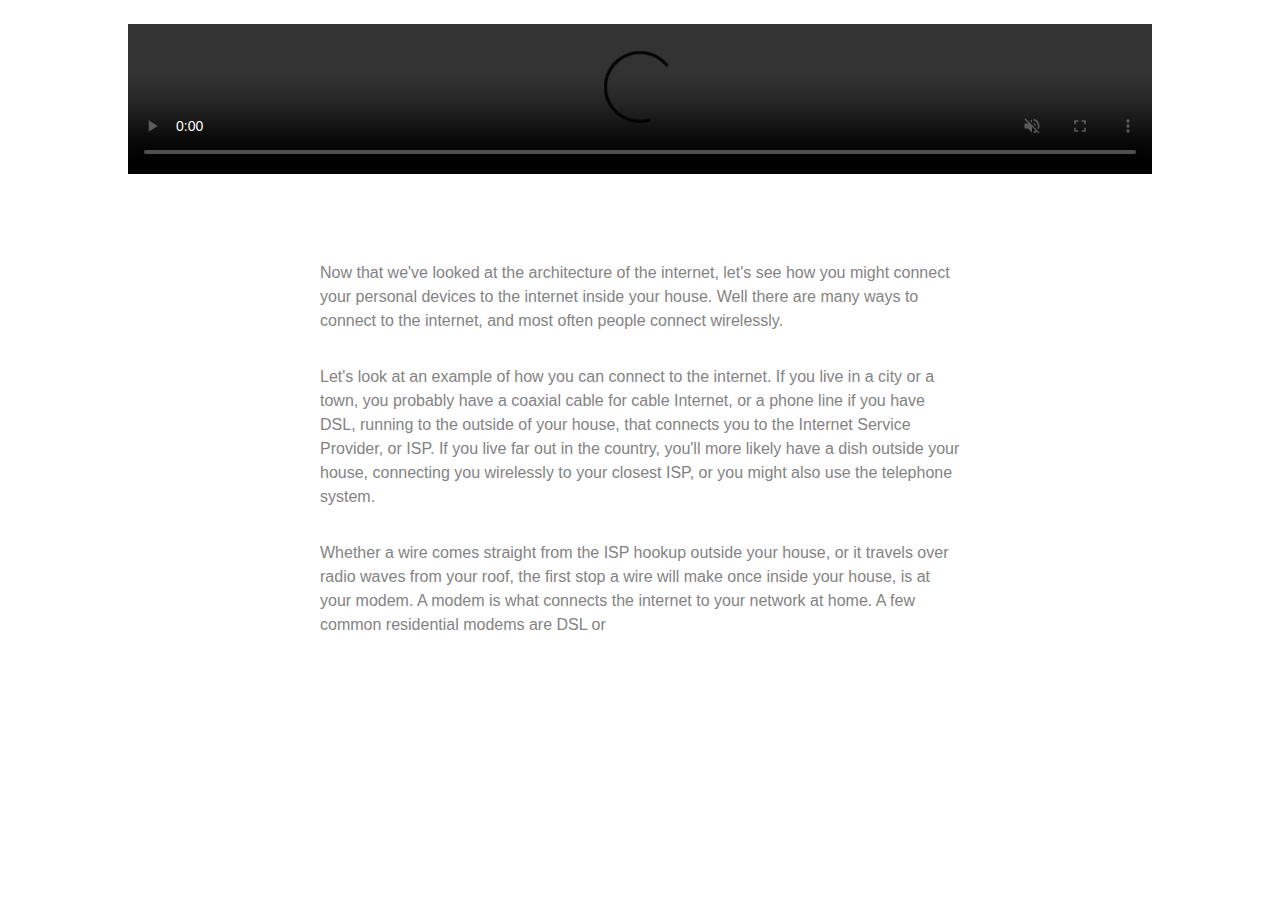
==== index.html @ 5c28c06f "Updating jquery to load via https" ====
<!doctype html>
<html lang="en">
<head>
  <meta charset="utf-8">
  <title>Treehouse Lecture #1</title>
  <meta name="viewport" content="width=device-width, initial-scale=1">
  <script src="https://code.jquery.com/jquery-3.3.1.js" integrity="sha256-2Kok7MbOyxpgUVvAk/HJ2jigOSYS2auK4Pfzbm7uH60=" crossorigin="anonymous"></script>
  <script src="js/mediaelement-and-player.min.js"></script>

  <link href="css/mediaelementplayer.css" rel="stylesheet">
  <link rel="stylesheet" href="css/application.css">
</head>

<body>
  <div class="container__video">
    <video class="video" controls muted>
      <source src="video/video.mp4" type="video/mp4">
      <source src="video/video.ogg" type="video/ogg">
        <track label="English Captions" kind="subtitles" srclang="en" src="video/english-captions.vtt" crossorigin="" default/>
    </video>
  </div> <!--/.container__video-->
  <div class="container">
  <p>
    <span class="captions" data-start="0.240" data-end="4.130">Now that we've looked at the architecture of the internet, let's see how you might</span>
    <span class="captions" data-start="4.130" data-end="7.535">connect your personal devices to the internet inside your house. </span>
    <span class="captions" data-start="7.535" data-end="11.270">Well there are many ways to connect to the internet, and </span>
    <span class="captions" data-start="11.270" data-end="13.960">most often people connect wirelessly.</span>
  </p>
  <p>
    <span class="captions" data-start="13.960" data-end="17.940">Let's look at an example of how you can connect to the internet.</span>
    <span class="captions" data-start="17.940" data-end="22.370">If you live in a city or a town, you probably have a coaxial cable for</span>
    <span class="captions" data-start="22.370" data-end="26.880">cable Internet, or a phone line if you have DSL, running to the outside of </span>
    <span class="captions" data-start="26.880" data-end="30.920">your house, that connects you to the Internet Service Provider, or ISP.</span>
    <span class="captions" data-start="32.100" data-end="34.730">If you live far out in the country, you'll more likely have</span>
    <span class="captions" data-start="34.730" data-end="39.430">a dish outside your house, connecting you wirelessly to your closest ISP, or</span>
    <span class="captions" data-start="39.430" data-end="41.190">you might also use the telephone system.</span>
  </p>
  <p>
    <span class="captions" data-start="42.350" data-end="46.300">Whether a wire comes straight from the ISP hookup outside your house, or</span>
    <span class="captions" data-start="46.300" data-end="49.270">it travels over radio waves from your roof,</span>
    <span class="captions" data-start="49.270" data-end="53.760">the first stop a wire will make once inside your house, is at your modem.</span>
    <span class="captions" data-start="53.760" data-end="57.780">A modem is what connects the internet to your network at home.</span>
    <span class="captions" data-start="57.780" data-end="60.150">A few common residential modems are DSL or</span>
  </p>
</div><!-- /container -->
<script>
  $('video').mediaelementplayer({
    features: ['playpause', 'current', 'progress','duration', 'volume', 'fullscreen'],
    startLanguage: 'en',
    stretching: 'fill'
  });
</script>
<script src="js/text-highlighter.js"></script>
</body>

</html>
---- css/mediaelementplayer.css ----
/* Accessibility: hide screen reader texts (and prefer "top" for RTL languages).
Reference: http://blog.rrwd.nl/2015/04/04/the-screen-reader-text-class-why-and-how/ */
.mejs__offscreen {
    border: 0;
    clip: rect( 1px, 1px, 1px, 1px );
    clip-path: inset( 50% );
    height: 1px;
    margin: -1px;
    overflow: hidden;
    padding: 0;
    position: absolute;
    width: 1px;
    word-wrap: normal;
}

.mejs__container {
    background: #000;
    box-sizing: border-box;
    font-family: 'Helvetica', Arial, serif;
    position: relative;
    text-align: left;
    text-indent: 0;
    vertical-align: top;
}

.mejs__container * {
    box-sizing: border-box;
}

/* Hide native play button and control bar from iOS to favor plugin button */
.mejs__container video::-webkit-media-controls,
.mejs__container video::-webkit-media-controls-panel,
.mejs__container video::-webkit-media-controls-panel-container,
.mejs__container video::-webkit-media-controls-start-playback-button {
    -webkit-appearance: none;
    display: none !important;
}

.mejs__fill-container,
.mejs__fill-container .mejs__container {
    height: 100%;
    width: 100%;
}

.mejs__fill-container {
    background: transparent;
    margin: 0 auto;
    overflow: hidden;
    position: relative;
}

.mejs__container:focus {
    outline: none;
}

.mejs__iframe-overlay {
    height: 100%;
    position: absolute;
    width: 100%;
}

.mejs__embed,
.mejs__embed body {
    background: #000;
    height: 100%;
    margin: 0;
    overflow: hidden;
    padding: 0;
    width: 100%;
}

.mejs__fullscreen {
    overflow: hidden !important;
}

.mejs__container-fullscreen {
    bottom: 0;
    left: 0;
    overflow: hidden;
    position: fixed;
    right: 0;
    top: 0;
    z-index: 1000;
}

.mejs__container-fullscreen .mejs__mediaelement,
.mejs__container-fullscreen video {
    height: 100% !important;
    width: 100% !important;
}

/* Start: LAYERS */
.mejs__background {
    left: 0;
    position: absolute;
    top: 0;
}

.mejs__mediaelement {
    height: 100%;
    left: 0;
    position: absolute;
    top: 0;
    width: 100%;
    z-index: 0;
}

.mejs__poster {
    background-position: 50% 50%;
    background-repeat: no-repeat;
    background-size: cover;
    left: 0;
    position: absolute;
    top: 0;
    z-index: 1;
}

:root .mejs__poster-img {
    display: none;
}

.mejs__poster-img {
    border: 0;
    padding: 0;
}

.mejs__overlay {
    align-items: center;
    display: flex;
    justify-content: center;
    left: 0;
    position: absolute;
    top: 0;
}

.mejs__layer {
    z-index: 1;
}

.mejs__overlay-play {
    cursor: pointer;
}

.mejs__overlay-button {
    background: url('mejs-controls.svg') no-repeat;
    background-position: 0 -39px;
    height: 80px;
    width: 80px;
}

.mejs__overlay:hover > .mejs__overlay-button {
    background-position: -80px -39px;
}

.mejs__overlay-loading {
    height: 80px;
    width: 80px;
}

.mejs__overlay-loading-bg-img {
    animation: mejs__loading-spinner 1s linear infinite;
    background: transparent url('mejs-controls.svg') -160px -40px no-repeat;
    display: block;
    height: 80px;
    width: 80px;
    z-index: 1;
}

@keyframes mejs__loading-spinner {
    100% {
        transform: rotate(360deg);
    }
}

/* End: LAYERS */

/* Start: CONTROL BAR */
.mejs__controls {
    bottom: 0;
    display: flex;
    height: 40px;
    left: 0;
    list-style-type: none;
    margin: 0;
    padding: 0 10px;
    position: absolute;
    width: 100%;
    z-index: 3;
}

.mejs__controls:not([style*='display: none']) {
    background: rgba(255, 0, 0, 0.7);
    background: linear-gradient(transparent, rgba(0, 0, 0, 0.35));
}

.mejs__button,
.mejs__time,
.mejs__time-rail {
    font-size: 10px;
    height: 40px;
    line-height: 10px;
    margin: 0;
    width: 32px;
}

.mejs__button > button {
    background: transparent url('mejs-controls.svg');
    border: 0;
    cursor: pointer;
    display: block;
    font-size: 0;
    height: 20px;
    line-height: 0;
    margin: 10px 6px;
    overflow: hidden;
    padding: 0;
    position: absolute;
    text-decoration: none;
    width: 20px;
}

/* :focus for accessibility */
.mejs__button > button:focus {
    outline: dotted 1px #999;
}

.mejs__container-keyboard-inactive a,
.mejs__container-keyboard-inactive a:focus,
.mejs__container-keyboard-inactive button,
.mejs__container-keyboard-inactive button:focus,
.mejs__container-keyboard-inactive [role=slider],
.mejs__container-keyboard-inactive [role=slider]:focus {
    outline: 0;
}

/* End: CONTROL BAR */

/* Start: Time (Current / Duration) */
.mejs__time {
    box-sizing: content-box;
    color: #fff;
    font-size: 11px;
    font-weight: bold;
    height: 24px;
    overflow: hidden;
    padding: 16px 6px 0;
    text-align: center;
    width: auto;
}

/* End: Time (Current / Duration) */

/* Start: Play/Pause/Stop */
.mejs__play > button {
    background-position: 0 0;
}

.mejs__pause > button {
    background-position: -20px 0;
}

.mejs__replay > button {
    background-position: -160px 0;
}

/* End: Play/Pause/Stop */

/* Start: Progress Bar */
.mejs__time-rail {
    direction: ltr;
    flex-grow: 1;
    height: 40px;
    margin: 0 10px;
    padding-top: 10px;
    position: relative;
}

.mejs__time-total,
.mejs__time-buffering,
.mejs__time-loaded,
.mejs__time-current,
.mejs__time-float,
.mejs__time-hovered,
.mejs__time-float-current,
.mejs__time-float-corner,
.mejs__time-marker {
    border-radius: 16px;
    cursor: pointer;
    display: block;
    height: 10px;
    position: absolute;
}

.mejs__time-total {
    background: rgba(255, 255, 255, 0.3);
    margin: 5px 0 0;
    width: 100%;
}

.mejs__time-buffering {
    animation: buffering-stripes 2s linear infinite;
    background: linear-gradient(-45deg, rgba(255, 255, 255, 0.4) 25%, transparent 25%, transparent 50%, rgba(255, 255, 255, 0.4) 50%, rgba(255, 255, 255, 0.4) 75%, transparent 75%, transparent);
    background-size: 15px 15px;
    width: 100%;
}

@keyframes buffering-stripes {
    from {
        background-position: 0 0;
    }
    to {
        background-position: 30px 0;
    }
}

.mejs__time-loaded {
    background: rgba(255, 255, 255, 0.3);
}

.mejs__time-current,
.mejs__time-handle-content {
    background: rgba(255, 255, 255, 0.9);
}

.mejs__time-hovered {
    background: rgba(255, 255, 255, 0.5);
    z-index: 10;
}

.mejs__time-hovered.negative {
    background: rgba(0, 0, 0, 0.2);
}

.mejs__time-current,
.mejs__time-buffering,
.mejs__time-loaded,
.mejs__time-hovered {
    left: 0;
    transform: scaleX(0);
    transform-origin: 0 0;
    transition: 0.15s ease-in all;
    width: 100%;
}

.mejs__time-buffering {
    transform: scaleX(1);
}

.mejs__time-hovered {
    transition: height 0.1s cubic-bezier(0.44, 0, 1, 1);
}

.mejs__time-hovered.no-hover {
    transform: scaleX(0) !important;
}

.mejs__time-handle,
.mejs__time-handle-content {
    border: 4px solid transparent;
    cursor: pointer;
    left: 0;
    position: absolute;
    transform: translateX(0);
    z-index: 11;
}

.mejs__time-handle-content {
    border: 4px solid rgba(255, 255, 255, 0.9);
    border-radius: 50%;
    height: 10px;
    left: -7px;
    top: -4px;
    transform: scale(0);
    width: 10px;
}

.mejs__time-rail:hover .mejs__time-handle-content,
.mejs__time-rail .mejs__time-handle-content:focus,
.mejs__time-rail .mejs__time-handle-content:active {
    transform: scale(1);
}

.mejs__time-float {
    background: #eee;
    border: solid 1px #333;
    bottom: 100%;
    color: #111;
    display: none;
    height: 17px;
    margin-bottom: 9px;
    position: absolute;
    text-align: center;
    transform: translateX(-50%);
    width: 36px;
}

.mejs__time-float-current {
    display: block;
    left: 0;
    margin: 2px;
    text-align: center;
    width: 30px;
}

.mejs__time-float-corner {
    border: solid 5px #eee;
    border-color: #eee transparent transparent;
    border-radius: 0;
    display: block;
    height: 0;
    left: 50%;
    line-height: 0;
    position: absolute;
    top: 100%;
    transform: translateX(-50%);
    width: 0;
}

.mejs__long-video .mejs__time-float {
    margin-left: -23px;
    width: 64px;
}

.mejs__long-video .mejs__time-float-current {
    width: 60px;
}

.mejs__broadcast {
    color: #fff;
    height: 10px;
    position: absolute;
    top: 15px;
    width: 100%;
}

/* End: Progress Bar */

/* Start: Fullscreen */
.mejs__fullscreen-button > button {
    background-position: -80px 0;
}

.mejs__unfullscreen > button {
    background-position: -100px 0;
}

/* End: Fullscreen */

/* Start: Mute/Volume */
.mejs__mute > button {
    background-position: -60px 0;
}

.mejs__unmute > button {
    background-position: -40px 0;
}

.mejs__volume-button {
    position: relative;
}

.mejs__volume-button > .mejs__volume-slider {
    -webkit-backface-visibility: hidden;
    background: rgba(50, 50, 50, 0.7);
    border-radius: 0;
    bottom: 100%;
    display: none;
    height: 115px;
    left: 50%;
    margin: 0;
    position: absolute;
    transform: translateX(-50%);
    width: 25px;
    z-index: 1;
}

.mejs__volume-button:hover {
    border-radius: 0 0 4px 4px;
}

.mejs__volume-total {
    background: rgba(255, 255, 255, 0.5);
    height: 100px;
    left: 50%;
    margin: 0;
    position: absolute;
    top: 8px;
    transform: translateX(-50%);
    width: 2px;
}

.mejs__volume-current {
    background: rgba(255, 255, 255, 0.9);
    left: 0;
    margin: 0;
    position: absolute;
    width: 100%;
}

.mejs__volume-handle {
    background: rgba(255, 255, 255, 0.9);
    border-radius: 1px;
    cursor: ns-resize;
    height: 6px;
    left: 50%;
    position: absolute;
    transform: translateX(-50%);
    width: 16px;
}

.mejs__horizontal-volume-slider {
    display: block;
    height: 36px;
    position: relative;
    vertical-align: middle;
    width: 56px;
}

.mejs__horizontal-volume-total {
    background: rgba(50, 50, 50, 0.8);
    border-radius: 2px;
    font-size: 1px;
    height: 8px;
    left: 0;
    margin: 0;
    padding: 0;
    position: absolute;
    top: 16px;
    width: 50px;
}

.mejs__horizontal-volume-current {
    background: rgba(255, 255, 255, 0.8);
    border-radius: 2px;
    font-size: 1px;
    height: 100%;
    left: 0;
    margin: 0;
    padding: 0;
    position: absolute;
    top: 0;
    width: 100%;
}

.mejs__horizontal-volume-handle {
    display: none;
}

/* End: Mute/Volume */

/* Start: Track (Captions and Chapters) */
.mejs__captions-button,
.mejs__chapters-button {
    position: relative;
}

.mejs__captions-button > button {
    background-position: -140px 0;
}

.mejs__chapters-button > button {
    background-position: -180px 0;
}

.mejs__captions-button > .mejs__captions-selector,
.mejs__chapters-button > .mejs__chapters-selector {
    background: rgba(50, 50, 50, 0.7);
    border: solid 1px transparent;
    border-radius: 0;
    bottom: 100%;
    margin-right: -43px;
    overflow: hidden;
    padding: 0;
    position: absolute;
    right: 50%;
    visibility: visible;
    width: 86px;
}

.mejs__chapters-button > .mejs__chapters-selector {
    margin-right: -55px;
    width: 110px;
}

.mejs__captions-selector-list,
.mejs__chapters-selector-list {
    list-style-type: none !important;
    margin: 0;
    overflow: hidden;
    padding: 0;
}

.mejs__captions-selector-list-item,
.mejs__chapters-selector-list-item {
    color: #fff;
    cursor: pointer;
    display: block;
    list-style-type: none !important;
    margin: 0 0 6px;
    overflow: hidden;
    padding: 0;
}

.mejs__captions-selector-list-item:hover,
.mejs__chapters-selector-list-item:hover {
    background-color: rgb(200, 200, 200) !important;
    background-color: rgba(255, 255, 255, 0.4) !important;
}

.mejs__captions-selector-input,
.mejs__chapters-selector-input {
    clear: both;
    float: left;
    left: -1000px;
    margin: 3px 3px 0 5px;
    position: absolute;
}

.mejs__captions-selector-label,
.mejs__chapters-selector-label {
    cursor: pointer;
    float: left;
    font-size: 10px;
    line-height: 15px;
    padding: 4px 10px 0;
    width: 100%;
}

.mejs__captions-selected,
.mejs__chapters-selected {
    color: rgba(33, 248, 248, 1);
}

.mejs__captions-translations {
    font-size: 10px;
    margin: 0 0 5px;
}

.mejs__captions-layer {
    bottom: 0;
    color: #fff;
    font-size: 16px;
    left: 0;
    line-height: 20px;
    position: absolute;
    text-align: center;
}

.mejs__captions-layer a {
    color: #fff;
    text-decoration: underline;
}

.mejs__captions-layer[lang=ar] {
    font-size: 20px;
    font-weight: normal;
}

.mejs__captions-position {
    bottom: 15px;
    left: 0;
    position: absolute;
    width: 100%;
}

.mejs__captions-position-hover {
    bottom: 35px;
}

.mejs__captions-text,
.mejs__captions-text * {
    background: rgba(20, 20, 20, 0.5);
    box-shadow: 5px 0 0 rgba(20, 20, 20, 0.5), -5px 0 0 rgba(20, 20, 20, 0.5);
    padding: 0;
    white-space: pre-wrap;
}

.mejs__container.mejs__hide-cues video::-webkit-media-text-track-container {
    display: none;
}

/* End: Track (Captions and Chapters) */

/* Start: Error */
.mejs__overlay-error {
    position: relative;
}
.mejs__overlay-error > img {
    left: 0;
    max-width: 100%;
    position: absolute;
    top: 0;
    z-index: -1;
}
.mejs__cannotplay,
.mejs__cannotplay a {
    color: #fff;
    font-size: 0.8em;
}

.mejs__cannotplay {
    position: relative;
}

.mejs__cannotplay p,
.mejs__cannotplay a {
    display: inline-block;
    padding: 0 15px;
    width: 100%;
}
/* End: Error */
---- css/application.css ----
.centered {
  margin-left: auto !important;
  margin-right: auto !important;
  width: 100%;
  max-width: 1024px;
  flex-grow: inherit; }

.container {
  max-width: 1024px;
  margin: 0 auto;
  padding: 1.5em; }

/*! normalize-scss | MIT/GPLv2 License | bit.ly/normalize-scss */
/* Document
   ========================================================================== */
/**
 * 1. Correct the line height in all browsers.
 * 2. Prevent adjustments of font size after orientation changes in
 *    IE on Windows Phone and in iOS.
 */
html {
  line-height: 1.15;
  /* 1 */
  -ms-text-size-adjust: 100%;
  /* 2 */
  -webkit-text-size-adjust: 100%;
  /* 2 */ }

/* Sections
   ========================================================================== */
/**
 * Remove the margin in all browsers (opinionated).
 */
body {
  margin: 0; }

/**
 * Add the correct display in IE 9-.
 */
article,
aside,
footer,
header,
nav,
section {
  display: block; }

/**
 * Correct the font size and margin on `h1` elements within `section` and
 * `article` contexts in Chrome, Firefox, and Safari.
 */
h1 {
  font-size: 2em;
  margin: 0.67em 0; }

/* Grouping content
   ========================================================================== */
/**
 * Add the correct display in IE 9-.
 */
figcaption,
figure {
  display: block; }

/**
 * Add the correct margin in IE 8.
 */
figure {
  margin: 1em 40px; }

/**
 * 1. Add the correct box sizing in Firefox.
 * 2. Show the overflow in Edge and IE.
 */
hr {
  box-sizing: content-box;
  /* 1 */
  height: 0;
  /* 1 */
  overflow: visible;
  /* 2 */ }

/**
 * Add the correct display in IE.
 */
main {
  display: block; }

/**
 * 1. Correct the inheritance and scaling of font size in all browsers.
 * 2. Correct the odd `em` font sizing in all browsers.
 */
pre {
  font-family: monospace, monospace;
  /* 1 */
  font-size: 1em;
  /* 2 */ }

/* Links
   ========================================================================== */
/**
 * 1. Remove the gray background on active links in IE 10.
 * 2. Remove gaps in links underline in iOS 8+ and Safari 8+.
 */
a {
  background-color: transparent;
  /* 1 */
  -webkit-text-decoration-skip: objects;
  /* 2 */ }

/* Text-level semantics
   ========================================================================== */
/**
 * 1. Remove the bottom border in Chrome 57- and Firefox 39-.
 * 2. Add the correct text decoration in Chrome, Edge, IE, Opera, and Safari.
 */
abbr[title] {
  border-bottom: none;
  /* 1 */
  text-decoration: underline;
  /* 2 */
  text-decoration: underline dotted;
  /* 2 */ }

/**
 * Prevent the duplicate application of `bolder` by the next rule in Safari 6.
 */
b,
strong {
  font-weight: inherit; }

/**
 * Add the correct font weight in Chrome, Edge, and Safari.
 */
b,
strong {
  font-weight: bolder; }

/**
 * 1. Correct the inheritance and scaling of font size in all browsers.
 * 2. Correct the odd `em` font sizing in all browsers.
 */
code,
kbd,
samp {
  font-family: monospace, monospace;
  /* 1 */
  font-size: 1em;
  /* 2 */ }

/**
 * Add the correct font style in Android 4.3-.
 */
dfn {
  font-style: italic; }

/**
 * Add the correct background and color in IE 9-.
 */
mark {
  background-color: #ff0;
  color: #000; }

/**
 * Add the correct font size in all browsers.
 */
small {
  font-size: 80%; }

/**
 * Prevent `sub` and `sup` elements from affecting the line height in
 * all browsers.
 */
sub,
sup {
  font-size: 75%;
  line-height: 0;
  position: relative;
  vertical-align: baseline; }

sub {
  bottom: -0.25em; }

sup {
  top: -0.5em; }

/* Embedded content
   ========================================================================== */
/**
 * Add the correct display in IE 9-.
 */
audio,
video {
  display: inline-block; }

/**
 * Add the correct display in iOS 4-7.
 */
audio:not([controls]) {
  display: none;
  height: 0; }

/**
 * Remove the border on images inside links in IE 10-.
 */
img {
  border-style: none; }

/**
 * Hide the overflow in IE.
 */
svg:not(:root) {
  overflow: hidden; }

/* Forms
   ========================================================================== */
/**
 * 1. Change the font styles in all browsers (opinionated).
 * 2. Remove the margin in Firefox and Safari.
 */
button,
input,
optgroup,
select,
textarea {
  font-family: sans-serif;
  /* 1 */
  font-size: 100%;
  /* 1 */
  line-height: 1.15;
  /* 1 */
  margin: 0;
  /* 2 */ }

/**
 * Show the overflow in IE.
 */
button {
  overflow: visible; }

/**
 * Remove the inheritance of text transform in Edge, Firefox, and IE.
 * 1. Remove the inheritance of text transform in Firefox.
 */
button,
select {
  /* 1 */
  text-transform: none; }

/**
 * 1. Prevent a WebKit bug where (2) destroys native `audio` and `video`
 *    controls in Android 4.
 * 2. Correct the inability to style clickable types in iOS and Safari.
 */
button,
html [type="button"],
[type="reset"],
[type="submit"] {
  -webkit-appearance: button;
  /* 2 */ }

button,
[type="button"],
[type="reset"],
[type="submit"] {
  /**
   * Remove the inner border and padding in Firefox.
   */
  /**
   * Restore the focus styles unset by the previous rule.
   */ }
  button::-moz-focus-inner,
  [type="button"]::-moz-focus-inner,
  [type="reset"]::-moz-focus-inner,
  [type="submit"]::-moz-focus-inner {
    border-style: none;
    padding: 0; }
  button:-moz-focusring,
  [type="button"]:-moz-focusring,
  [type="reset"]:-moz-focusring,
  [type="submit"]:-moz-focusring {
    outline: 1px dotted ButtonText; }

/**
 * Show the overflow in Edge.
 */
input {
  overflow: visible; }

/**
 * 1. Add the correct box sizing in IE 10-.
 * 2. Remove the padding in IE 10-.
 */
[type="checkbox"],
[type="radio"] {
  box-sizing: border-box;
  /* 1 */
  padding: 0;
  /* 2 */ }

/**
 * Correct the cursor style of increment and decrement buttons in Chrome.
 */
[type="number"]::-webkit-inner-spin-button,
[type="number"]::-webkit-outer-spin-button {
  height: auto; }

/**
 * 1. Correct the odd appearance in Chrome and Safari.
 * 2. Correct the outline style in Safari.
 */
[type="search"] {
  -webkit-appearance: textfield;
  /* 1 */
  outline-offset: -2px;
  /* 2 */
  /**
   * Remove the inner padding and cancel buttons in Chrome and Safari on macOS.
   */ }
  [type="search"]::-webkit-search-cancel-button, [type="search"]::-webkit-search-decoration {
    -webkit-appearance: none; }

/**
 * 1. Correct the inability to style clickable types in iOS and Safari.
 * 2. Change font properties to `inherit` in Safari.
 */
::-webkit-file-upload-button {
  -webkit-appearance: button;
  /* 1 */
  font: inherit;
  /* 2 */ }

/**
 * Correct the padding in Firefox.
 */
fieldset {
  padding: 0.35em 0.75em 0.625em; }

/**
 * 1. Correct the text wrapping in Edge and IE.
 * 2. Correct the color inheritance from `fieldset` elements in IE.
 * 3. Remove the padding so developers are not caught out when they zero out
 *    `fieldset` elements in all browsers.
 */
legend {
  box-sizing: border-box;
  /* 1 */
  display: table;
  /* 1 */
  max-width: 100%;
  /* 1 */
  padding: 0;
  /* 3 */
  color: inherit;
  /* 2 */
  white-space: normal;
  /* 1 */ }

/**
 * 1. Add the correct display in IE 9-.
 * 2. Add the correct vertical alignment in Chrome, Firefox, and Opera.
 */
progress {
  display: inline-block;
  /* 1 */
  vertical-align: baseline;
  /* 2 */ }

/**
 * Remove the default vertical scrollbar in IE.
 */
textarea {
  overflow: auto; }

/* Interactive
   ========================================================================== */
/*
 * Add the correct display in Edge, IE, and Firefox.
 */
details {
  display: block; }

/*
 * Add the correct display in all browsers.
 */
summary {
  display: list-item; }

/*
 * Add the correct display in IE 9-.
 */
menu {
  display: block; }

/* Scripting
   ========================================================================== */
/**
 * Add the correct display in IE 9-.
 */
canvas {
  display: inline-block; }

/**
 * Add the correct display in IE.
 */
template {
  display: none; }

/* Hidden
   ========================================================================== */
/**
 * Add the correct display in IE 10-.
 */
[hidden] {
  display: none; }

* {
  font-family: "Open Sans", "Arial Black", Arial;
  font-size: 16px;
  line-height: 24px; }

ul {
  list-style: none;
  text-align: center;
  padding-left: 0; }
  @media (min-width: 768px) {
    ul {
      display: flex;
      justify-content: flex-end; } }

p {
  color: #838383; }

.container__video {
  padding: 0; }
  @media (min-width: 768px) {
    .container__video {
      max-width: 1024px;
      margin: 0 auto;
      padding: 1.5em; } }

p {
  max-width: 640px;
  margin: 2em auto; }

.highlighted {
  color: #ff9c33; }

.captions {
  transition: color 0.25s ease; }
  .captions:hover {
    color: #4777ff;
    cursor: pointer;
    text-decoration: underline; }

video {
  max-width: 1024px;
  width: 100%; }

.mejs__controls {
  background: rgba(71, 119, 255, 0.65) !important;
  height: 3.75em;
  padding: 0.6em; }

.mejs__time {
  font-size: 0.3em;
  padding: 1.5em 0;
  border-radius: 1em; }

.mejs__time-loaded {
  border-radius: 1em; }

.mejs__time-current {
  background: rgba(96, 255, 86, 0.58); }

/*# sourceMappingURL=application.css.map */
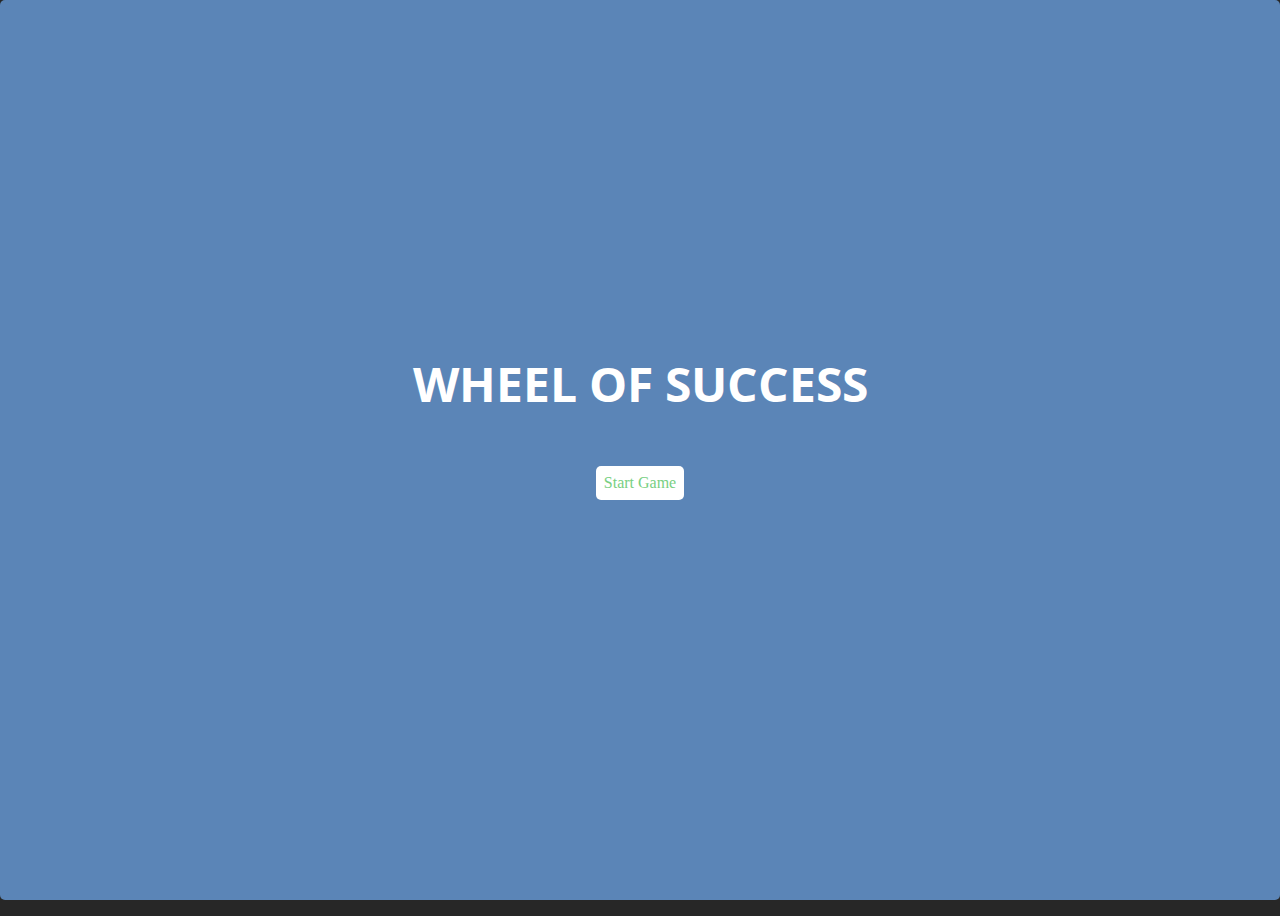
==== commit 87b3656e: "Project-7-Build-a-Game-Show-App" ====
--- a/index.html
+++ b/index.html
@@ -1,56 +1,47 @@
-<!doctype html>
+<!DOCTYPE html>
 <html lang="en">
-<head>
-  <meta charset="utf-8">
-  <title>Treehouse Lecture #1</title>
-  <meta name="viewport" content="width=device-width, initial-scale=1">
-  <script src="https://code.jquery.com/jquery-3.3.1.js" integrity="sha256-2Kok7MbOyxpgUVvAk/HJ2jigOSYS2auK4Pfzbm7uH60=" crossorigin="anonymous"></script>
-  <script src="js/mediaelement-and-player.min.js"></script>
+  <head>
+    <meta charset="utf-8">
+    <title>Wheel of Success!</title>
+    <meta name="viewport" content="width=device-width, initial-scale=1.0">
+    <link href="css/styles.css" rel="stylesheet">
+  </head>
+  <body>
+    <div class="main-container">
+      <div id="overlay" class="start">
+        <h2 class="title">Wheel of Success</h2>
+        <a class="btn__reset">Start Game</a>
+      </div>
 
-  <link href="css/mediaelementplayer.css" rel="stylesheet">
-  <link rel="stylesheet" href="css/application.css">
-</head>
+      <div id="banner" class="section">
+        <h2 class="header">Wheel of Success</h2>
+      </div>
 
-<body>
-  <div class="container__video">
-    <video class="video" controls muted>
-      <source src="video/video.mp4" type="video/mp4">
-      <source src="video/video.ogg" type="video/ogg">
-        <track label="English Captions" kind="subtitles" srclang="en" src="video/english-captions.vtt" crossorigin="" default/>
-    </video>
-  </div> <!--/.container__video-->
-  <div class="container">
-  <p>
-    <span class="captions" data-start="0.240" data-end="4.130">Now that we've looked at the architecture of the internet, let's see how you might</span>
-    <span class="captions" data-start="4.130" data-end="7.535">connect your personal devices to the internet inside your house. </span>
-    <span class="captions" data-start="7.535" data-end="11.270">Well there are many ways to connect to the internet, and </span>
-    <span class="captions" data-start="11.270" data-end="13.960">most often people connect wirelessly.</span>
-  </p>
-  <p>
-    <span class="captions" data-start="13.960" data-end="17.940">Let's look at an example of how you can connect to the internet.</span>
-    <span class="captions" data-start="17.940" data-end="22.370">If you live in a city or a town, you probably have a coaxial cable for</span>
-    <span class="captions" data-start="22.370" data-end="26.880">cable Internet, or a phone line if you have DSL, running to the outside of </span>
-    <span class="captions" data-start="26.880" data-end="30.920">your house, that connects you to the Internet Service Provider, or ISP.</span>
-    <span class="captions" data-start="32.100" data-end="34.730">If you live far out in the country, you'll more likely have</span>
-    <span class="captions" data-start="34.730" data-end="39.430">a dish outside your house, connecting you wirelessly to your closest ISP, or</span>
-    <span class="captions" data-start="39.430" data-end="41.190">you might also use the telephone system.</span>
-  </p>
-  <p>
-    <span class="captions" data-start="42.350" data-end="46.300">Whether a wire comes straight from the ISP hookup outside your house, or</span>
-    <span class="captions" data-start="46.300" data-end="49.270">it travels over radio waves from your roof,</span>
-    <span class="captions" data-start="49.270" data-end="53.760">the first stop a wire will make once inside your house, is at your modem.</span>
-    <span class="captions" data-start="53.760" data-end="57.780">A modem is what connects the internet to your network at home.</span>
-    <span class="captions" data-start="57.780" data-end="60.150">A few common residential modems are DSL or</span>
-  </p>
-</div><!-- /container -->
-<script>
-  $('video').mediaelementplayer({
-    features: ['playpause', 'current', 'progress','duration', 'volume', 'fullscreen'],
-    startLanguage: 'en',
-    stretching: 'fill'
-  });
-</script>
-<script src="js/text-highlighter.js"></script>
-</body>
+      <div id="phrase" class="section">
+        <ul></ul>
+      </div>
+      <div id="qwerty" class="section">
+        <div class="keyrow">
+          <button>q</button><button>w</button><button>e</button><button>r</button><button>t</button><button>y</button><button>u</button><button>i</button><button>o</button><button>p</button>
+        </div>
+        <div class="keyrow">
+          <button>a</button><button>s</button><button>d</button><button>f</button><button>g</button><button>h</button><button>j</button><button>k</button><button>l</button>
+        </div>
+        <div class="keyrow">
+          <button>z</button><button>x</button><button>c</button><button>v</button><button>b</button><button>n</button><button>m</button>
+        </div>
+      </div>
 
+      <div id="scoreboard" class="section">
+        <ol>
+          <li class="tries"><img src="images/liveHeart.png" height="35px" width="30px"></li>
+          <li class="tries"><img src="images/liveHeart.png" height="35px" width="30px"></li>
+          <li class="tries"><img src="images/liveHeart.png" height="35px" width="30px"></li>
+          <li class="tries"><img src="images/liveHeart.png" height="35px" width="30px"></li>
+          <li class="tries"><img src="images/liveHeart.png" height="35px" width="30px"></li>
+        </ol>
+      </div>
+    </div>
+    <script type="text/javascript" src="js/app.js"></script>
+  </body>
 </html>
--- a/css/styles.css
+++ b/css/styles.css
@@ -0,0 +1,199 @@
+/* Main styles */
+@import url('https://fonts.googleapis.com/css?family=Open+Sans:400,700&Roboto:300');
+
+/* Variables */
+
+:root {
+  --color-win: #78CF82;
+  --color-lose: #D94545;
+  --color-start: #5b85b7;
+  --color-neutral: #445069;
+  --color-neutral-light: #D2D2D2;
+  --color-keys: #37474F;
+  --color-keys-light: #E5E5E5;
+  --font-size-large: 3em;
+  --font-size-medium: 1em;
+  --transition: all .2s ease-in-out;
+}
+
+/* main */
+
+* {
+  box-sizing: border-box;
+}
+
+body {
+  justify-content: space-evenly;
+  flex-direction: column;
+  display: flex;
+  height: 100vh;
+  background: #272727;
+}
+
+li, ol, ul {
+  padding: 0;
+  display: inline-block;
+}
+
+h2 {
+  margin: 0;
+  text-transform: uppercase;
+  font-family: 'Open Sans', sans-serif;
+  font-size: var(--font-size-large);
+  margin: 0;
+}
+
+button {
+  margin: 6px;
+  border: 1px solid transparent;
+  padding: .5rem 1rem;
+  color: var(--color-keys);
+  font-size: var(--font-size-medium);
+  background-color: var(--color-keys-light);
+  border-radius: 5px;
+  -webkit-transition: var(--transition);
+  -o-transition: var(--transition);
+  transition: var(--transition);
+}
+
+button:active {
+  background-color: var(--color-neutral);
+}
+
+button:focus {
+  outline: none;
+}
+
+.main-container {
+  display: flex;
+  flex-direction: column;
+  justify-content: space-around;
+  height: 100%;
+  max-height: 900px;
+  text-align: center;
+}
+
+.section {
+  width: 100%;
+  padding: 10px;
+}
+
+/* Title */
+
+.header {
+  color: var(--color-start);
+}
+
+/* Phrase */
+
+.letter {
+  font-size: var(--font-size-medium);
+  font-size: var(--font-size-large);
+  height: 65px;
+  width: 65px;
+  padding: 20px 1px 0 1px;
+  margin-right: 2px;
+  color: transparent;
+  background: var(--color-neutral-light);
+  border-radius: 5px;
+  margin-top: 0.25em;
+  margin-bottom: 0.25em;
+}
+
+.non-letter {
+  font-size: var(--font-size-medium);
+  height: 65px;
+  width: 65px;
+  padding: 20px 1px 0 1px;
+  margin-right: 2px;
+  /* border: 3px solid var(--color-neutral);
+  background: var(--color-keys-light); */
+  border-radius: 5px;
+  color: transparent;
+}
+
+
+
+.space {
+  width: 15px;
+}
+
+.show {
+  /* color: #000; */
+  color: #fff;
+  /* background-color: #76CE82; */
+  /* font-size: var(--font-size-medium); */
+  font-size: var(--font-size-large);
+  height: 65px;
+  width: 65px;
+  padding: 20px 1px 0 1px;
+  margin-right: 2px;
+  border-radius: 5px;
+  margin-top: 0.25em;
+  margin-bottom: 0.25em;
+}
+
+/* Keyboard */
+
+.keyrow {
+  display: flex;
+  justify-content: center;
+}
+
+.chosen {
+  background: var(--color-neutral);
+  border-radius: 5px;
+  font-size: var(--font-size-medium);
+  color: #FFFFFF;
+}
+
+.btn__reset {
+  padding: 8px;
+  margin: 50px auto;
+  background: #FFFFFF;
+  border-radius: 5px;
+  font-size: var(--font-size-medium);
+}
+
+/* Overlay */
+
+#overlay {
+  display: flex;
+  flex-direction: column;
+  position: fixed;
+  color: #FFFFFF;
+  justify-content: center;
+  top: 0;
+  bottom: 0;
+  left: 0;
+  right: 0;
+  border-radius: 5px;
+}
+
+.title {
+  color: #FFF;
+}
+
+.start {
+  background-color: var(--color-start);
+}
+
+.start a {
+  color: var(--color-win);
+}
+
+.win {
+  background-color: var(--color-win);
+}
+
+.win a {
+  color: var(--color-win);
+}
+
+.lose {
+  background-color: var(--color-lose);
+}
+
+.lose a {
+  color: var(--color-lose);
+}
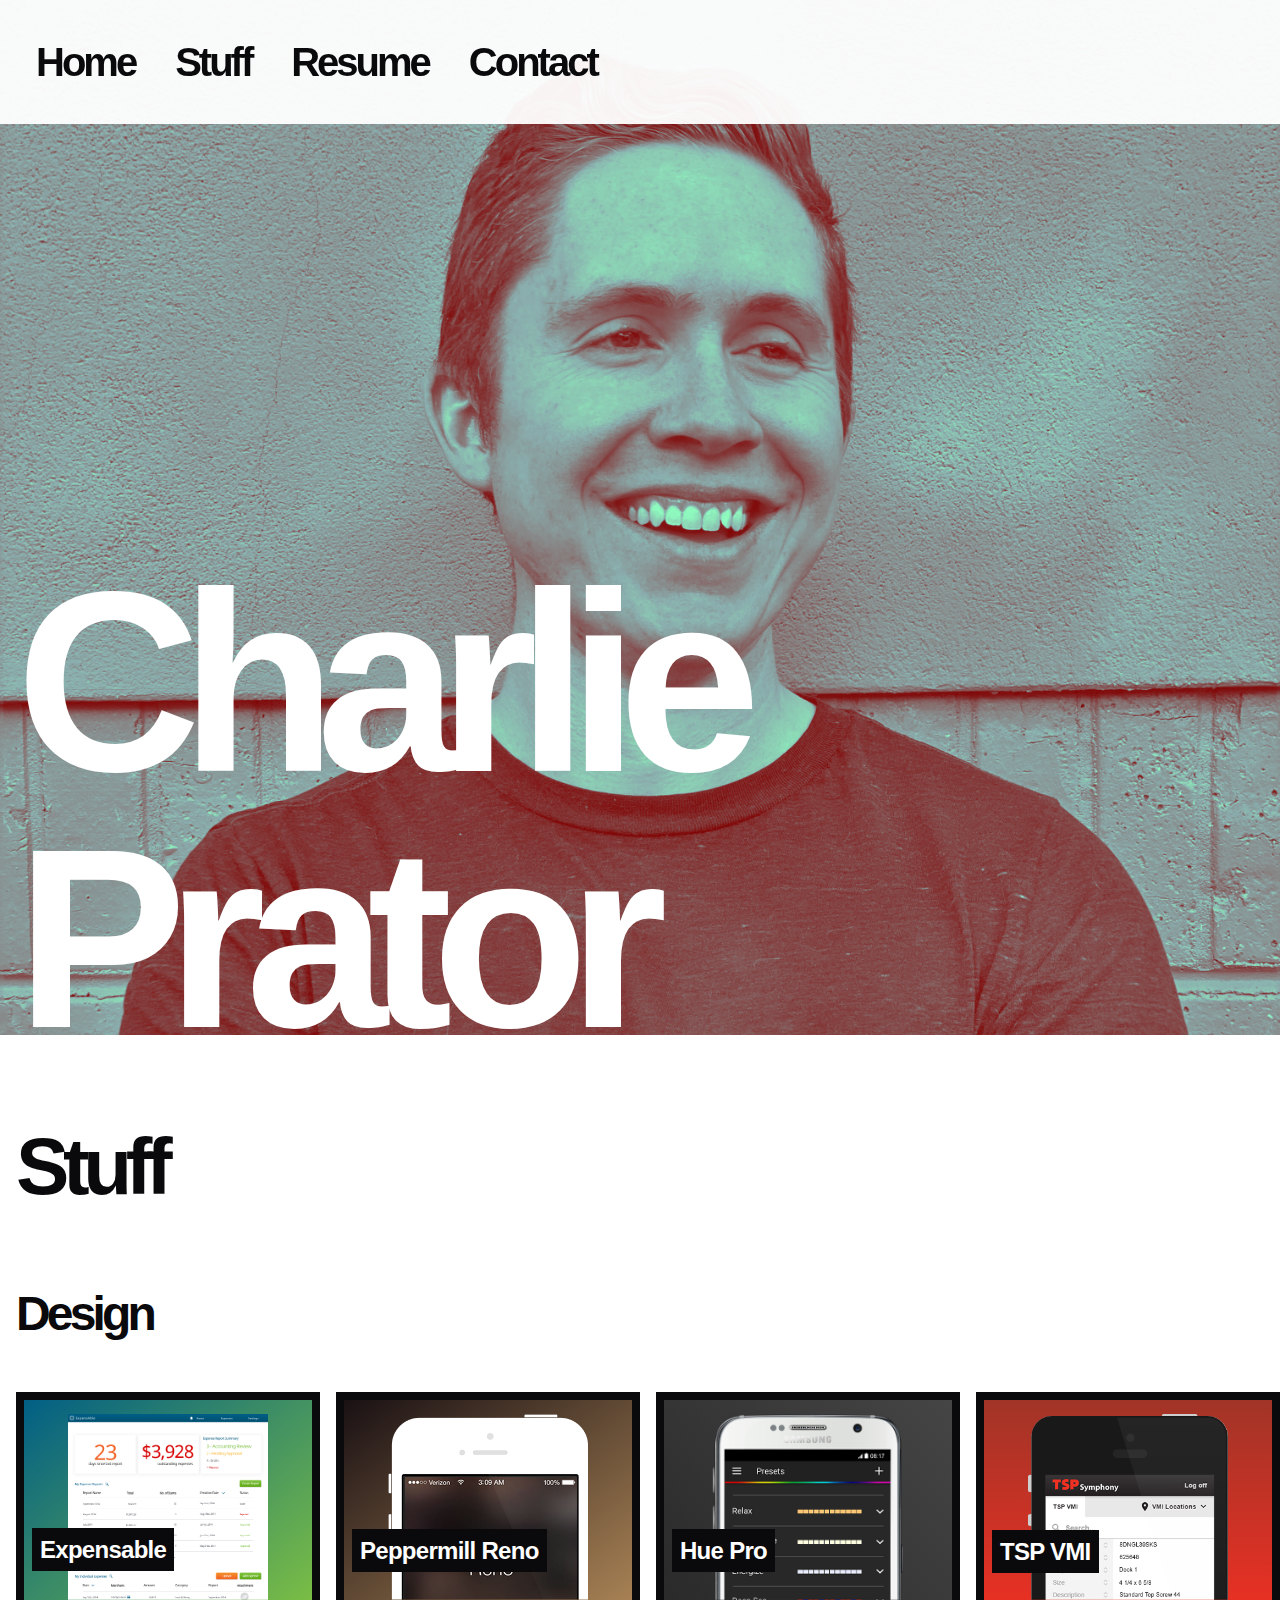
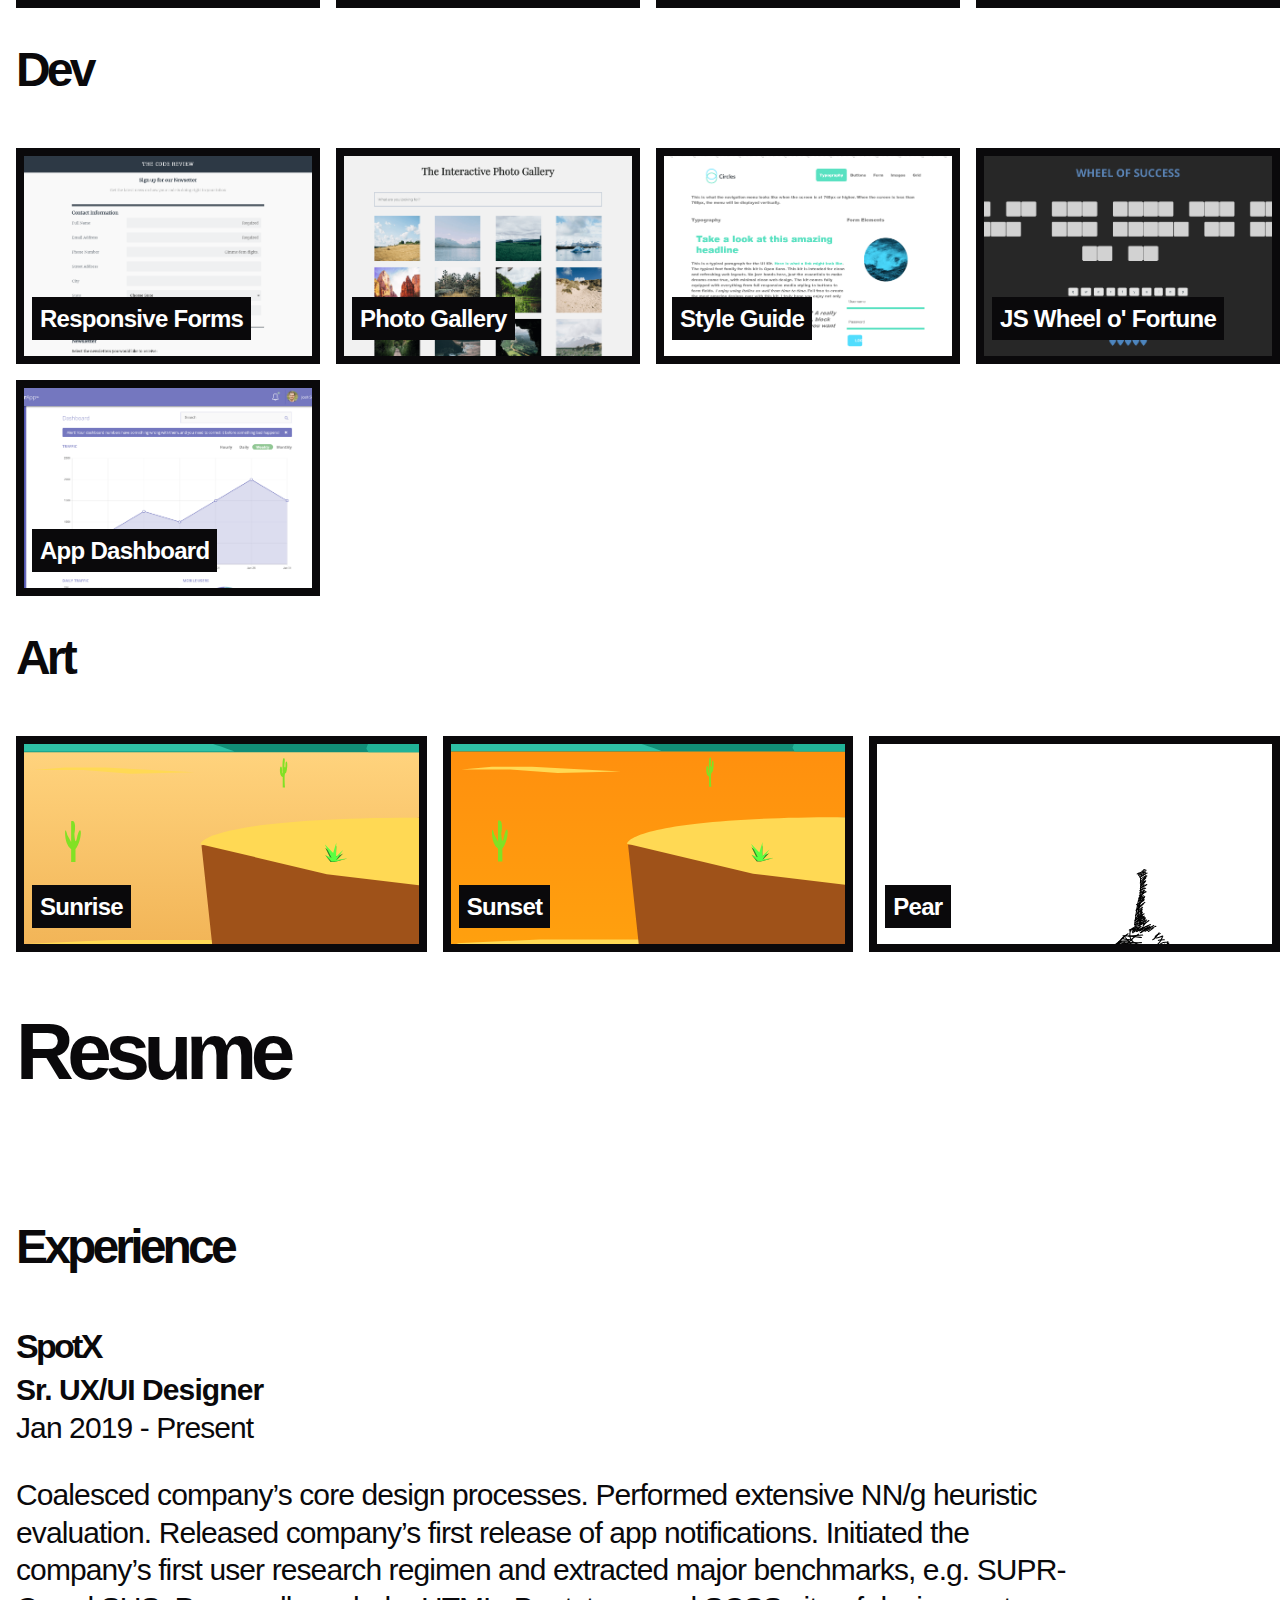
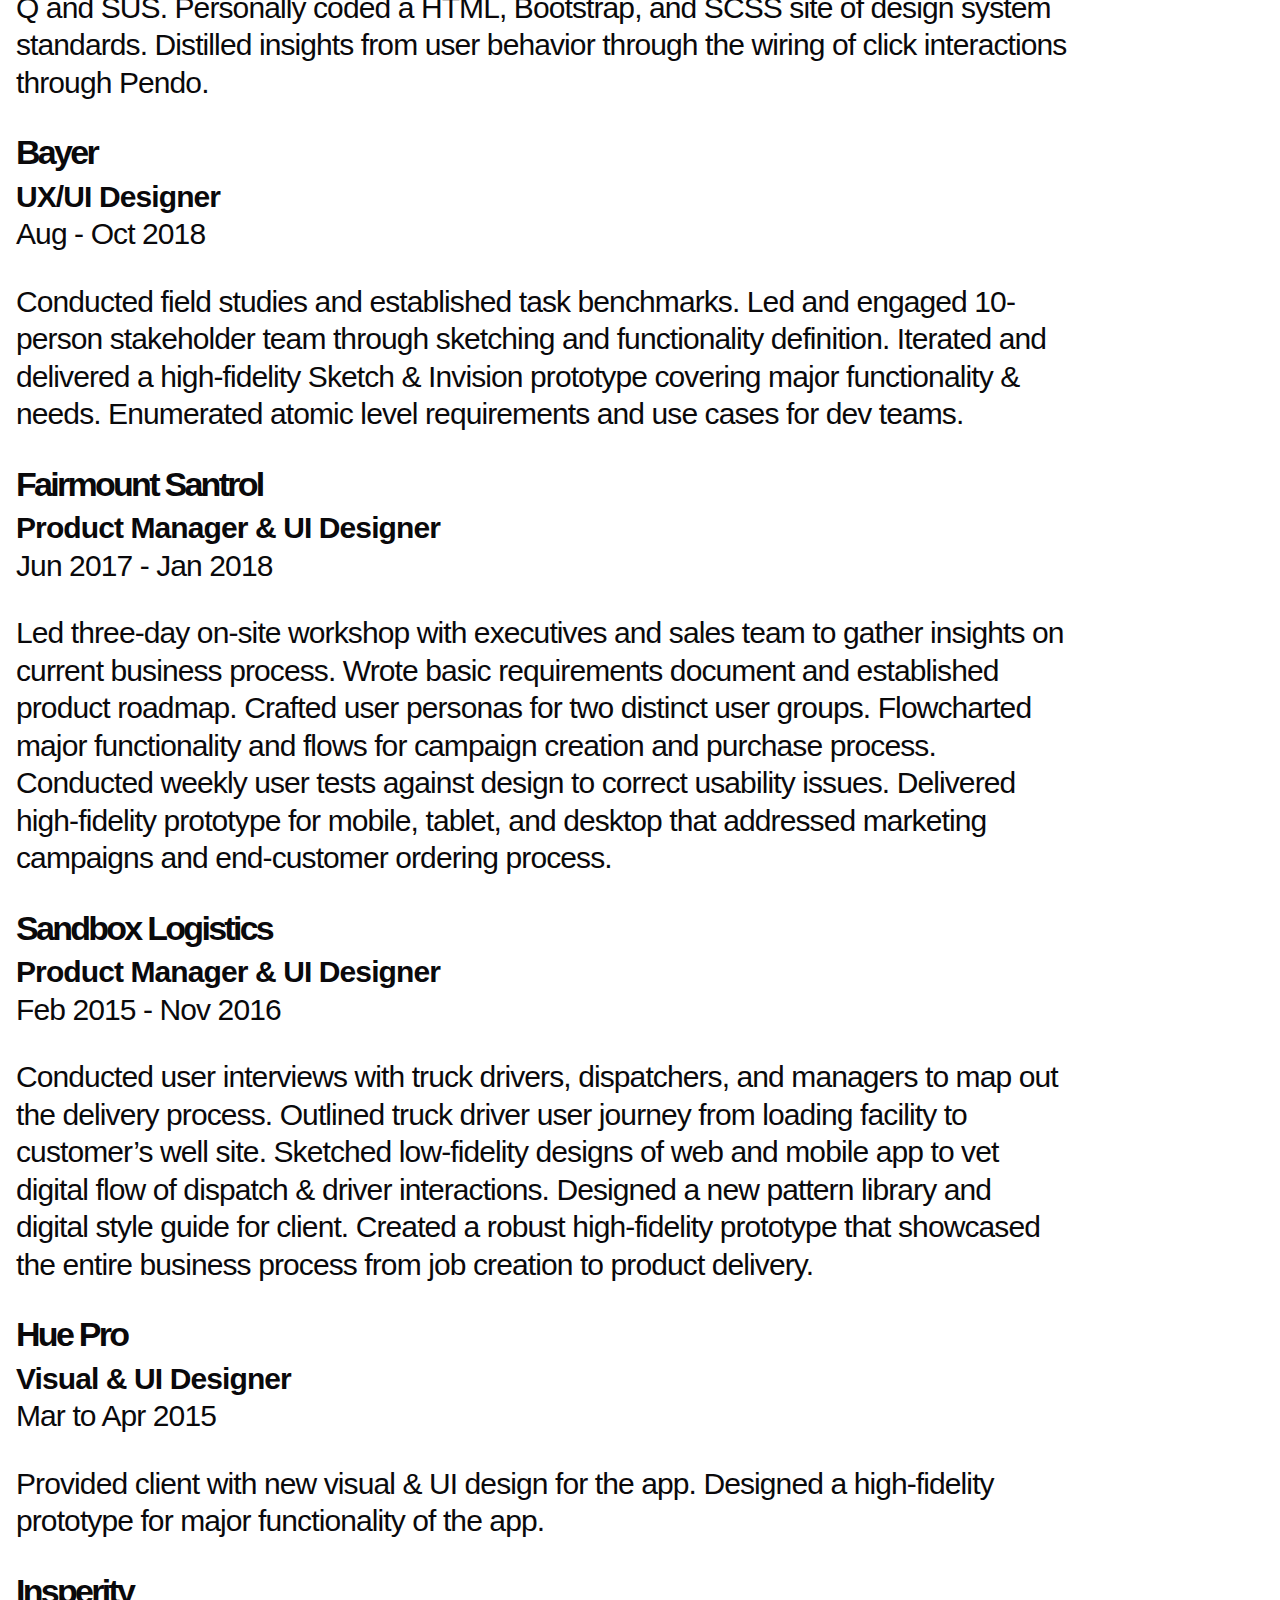
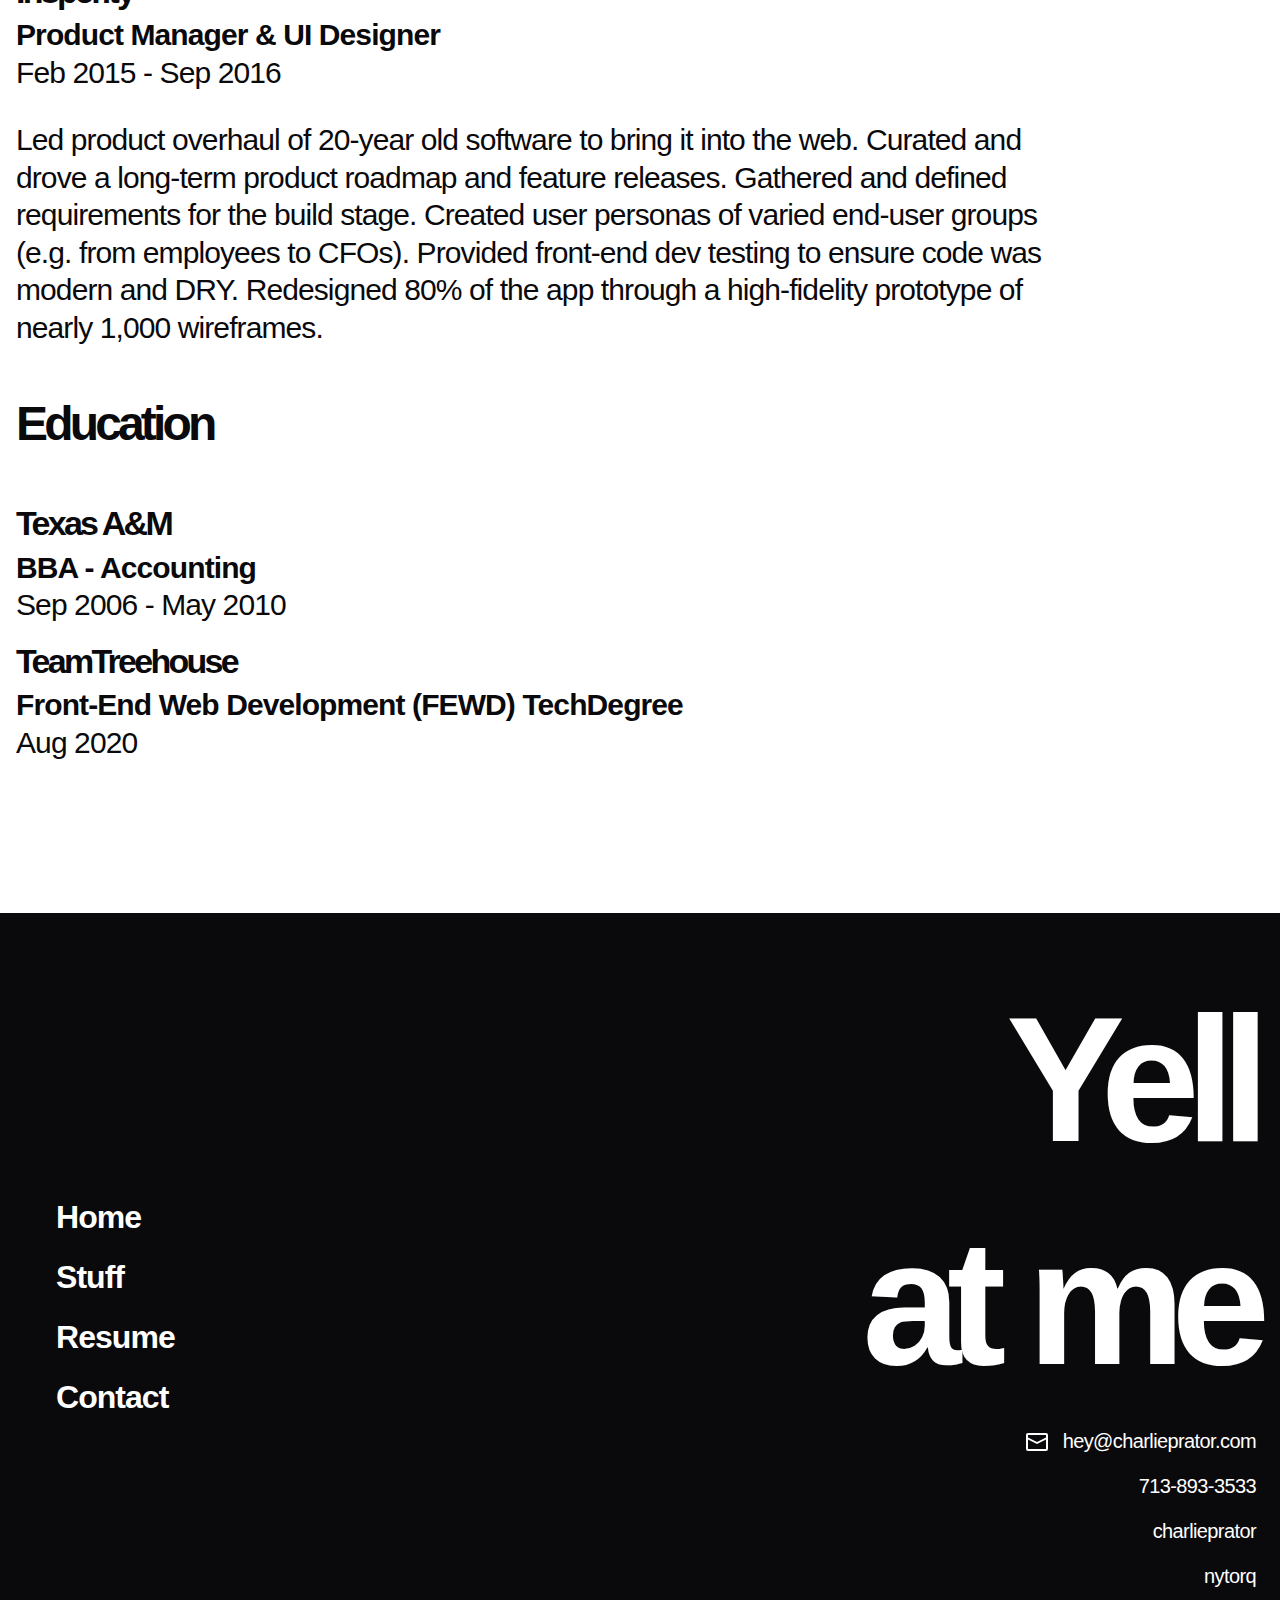
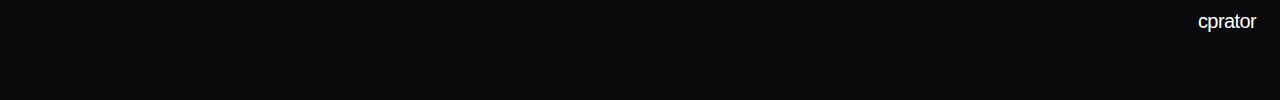
==== commit 60d19683: "Uploading Project 12" ====
--- a/index.html
+++ b/index.html
@@ -1,47 +1,258 @@
 <!DOCTYPE html>
+<!-- Icons in this document provided by Line Icons (https://lineicons.com/icons/). Thanks Musharof, Yeasir, and Aman. -->
 <html lang="en">
-  <head>
-    <meta charset="utf-8">
-    <title>Wheel of Success!</title>
-    <meta name="viewport" content="width=device-width, initial-scale=1.0">
-    <link href="css/styles.css" rel="stylesheet">
-  </head>
-  <body>
-    <div class="main-container">
-      <div id="overlay" class="start">
-        <h2 class="title">Wheel of Success</h2>
-        <a class="btn__reset">Start Game</a>
-      </div>
-
-      <div id="banner" class="section">
-        <h2 class="header">Wheel of Success</h2>
-      </div>
-
-      <div id="phrase" class="section">
-        <ul></ul>
-      </div>
-      <div id="qwerty" class="section">
-        <div class="keyrow">
-          <button>q</button><button>w</button><button>e</button><button>r</button><button>t</button><button>y</button><button>u</button><button>i</button><button>o</button><button>p</button>
+<head>
+  <meta charset="utf-8">
+  <title>Charlie Prator - Non-Descript Site</title>
+  <meta name="viewport" content="width=device-width, initial-scale=1">
+  <link rel="stylesheet" href="https://cdn.lineicons.com/2.0/LineIcons.css">
+  <link rel="stylesheet" href="css/application.css">
+</head>
+<body>
+  <div class="hero" role="banner">
+      <div class="container">
+        <h1 class="heroTitle">Charlie Prator</h1>
+      </div><!-- /.container -->
+  </div><!-- /.hero -->
+  <nav id="topNav">
+    <i id="hamburger_menu" class="lni lni-menu"></i>
+    <i id="close_icon" class="lni lni-close"></i>
+    <a class="navLink" href="index.html">Home</a>
+    <a class="navLink" href="#stuff">Stuff</a>
+    <a class="navLink" href="#resume">Resume</a>
+    <a class="navLink" href="#contact">Contact</a>
+  </nav>
+  <svg xmlns="http://www.w3.org/2000/svg" style="display:none;  ">
+    <symbol id="envelope" viewBox="0 0 24 24">
+      <path fill-rule="evenodd" d="M3 3h18a2 2 0 012 2v14a2 2 0 01-2 2H3a2 2 0 01-2-2V5c0-1.1.9-2 2-2zm0 6.62V19h18V9.62l-9 4.5-9-4.5zm0-2.24l9 4.5 9-4.5V5H3v2.38z" clip-rule="evenodd"/>
+    </symbol>
+  </svg>
+  <main>
+    <div class="container">
+      <h2 id="stuff">Stuff</h2>
+      <h3>Design</h3>
+      <div class="grid">
+        <div class="card__frame">
+          <a href="projects/design/expensable/expensable.html" class="card">
+            <img class="portfolio__image--nsp"
+                 title="Portfolio Picture for ExpensAble Project"
+                 alt=""
+                 src="images/Submitter---Homescreen-v2.2.png"
+            />
+          </a>
+          <p class="black portfolio__title--exp">Expensable</p>
         </div>
-        <div class="keyrow">
-          <button>a</button><button>s</button><button>d</button><button>f</button><button>g</button><button>h</button><button>j</button><button>k</button><button>l</button>
-        </div>
-        <div class="keyrow">
-          <button>z</button><button>x</button><button>c</button><button>v</button><button>b</button><button>n</button><button>m</button>
-        </div>
-      </div>
-
-      <div id="scoreboard" class="section">
-        <ol>
-          <li class="tries"><img src="images/liveHeart.png" height="35px" width="30px"></li>
-          <li class="tries"><img src="images/liveHeart.png" height="35px" width="30px"></li>
-          <li class="tries"><img src="images/liveHeart.png" height="35px" width="30px"></li>
-          <li class="tries"><img src="images/liveHeart.png" height="35px" width="30px"></li>
-          <li class="tries"><img src="images/liveHeart.png" height="35px" width="30px"></li>
-        </ol>
-      </div>
+        <div class="card__frame">
+          <a href="projects/design/peppermill/peppermill.html" class="card">
+            <img class="portfolio__image--pep"
+                 title="Portfolio Picture for Peppermill Reno Project"
+                 alt=""
+                 src="images/peppermill-wireframe-in-an-iphone-1x.png"
+                 srcset="images/peppermill-wireframe-in-an-iphone-2x.png 2x,
+                         images/peppermill-wireframe-in-an-iphone-3x.png 3x"
+            />
+          </a>
+          <p class="black portfolio__title--pep">Peppermill Reno</p>
+        </div><!-- /.card__frame -->
+        <div class="card__frame">
+          <a href="projects/design/hue-pro/huepro.html" class="card">
+            <img class="portfolio__image--hue"
+                 title="Portfolio Picture for Hue Pro Project"
+                 alt=""
+                 src="images/hue-pro-presets-wireframe-in-android.png"
+            />
+          </a>
+          <p class="black portfolio__title--hue">Hue Pro</p>
+        </div><!-- /.card__frame -->
+        <div class="card__frame">
+          <a href="projects/design/tsp-vmi/tsp-vmi.html" class="card">
+            <img class="portfolio__image--tsp"
+                 title="Portfolio Picture for TSP VMI Project"
+                 alt=""
+                 src="images/tsp-vmi-wireframe-inside-an-iphone-5-1x.png"
+                 srcset="images/tsp-vmi-wireframe-inside-an-iphone-5-2x.png 2x,
+                         images/tsp-vmi-wireframe-inside-an-iphone-5-3x.png 3x"
+            />
+          </a>
+          <p class="black portfolio__title--tsp">TSP VMI</p>
+        </div><!-- /.card__frame -->
+      </div><!-- /.grid -->
+      <h3>Dev</h3>
+      <div class="grid">
+        <div class="card__frame">
+          <a href="projects/dev/project-3-registration-form/index.html" class="card">
+            <img class="portfolio__screenshot"
+                 title="Project 3 Online Registration Form"
+                 alt=""
+                 src="images/Screenshot-Project-3-Online-Registration-Form-compressed.png"
+            />
+          </a>
+          <p class="black portfolio__title--rfo">Responsive Forms</p>
+        </div><!-- /.card__frame -->
+        <div class="card__frame">
+          <a href="projects/dev/project-4-photo-gallery/index.html" class="card">
+            <img class="portfolio__screenshot"
+                 title="Project 4 Interactive Photo Gallery"
+                 alt=""
+                 src="images/Screenshot-Project-4-Interactive-Photo-Gallery-compressed.png"
+            />
+          </a>
+          <p class="black portfolio__title--ipg">Photo Gallery</p>
+        </div><!-- /.card__frame -->
+        <div class="card__frame">
+          <a href="projects/dev/project-5-web-style-guide/index.html" class="card">
+            <img class="portfolio__screenshot"
+                 title="Project 5 Build a Web Style Guide"
+                 alt=""
+                 src="images/Screenshot-Project-5-Build-a-Web-Style-Guide-compressed.png"
+            />
+          </a>
+          <p class="black portfolio__title--wsg">Style Guide</p>
+        </div><!-- /.card__frame -->
+        <div class="card__frame">
+          <a href="projects/dev/project-7-game-show-app/index.html" class="card">
+            <img class="portfolio__screenshot"
+                 title="Project 7 Build a Game Show App"
+                 alt=""
+                 src="images/Screenshot-Project-7-Build-a-Game-Show-App-compressed.png"
+            />
+          </a>
+          <p class="black portfolio__title--gsa">JS Wheel o' Fortune</p>
+        </div><!-- /.card__frame -->
+        <div class="card__frame">
+          <a href="projects/dev/project-9-app-dashboard/index.html" class="card">
+            <img class="portfolio__screenshot"
+                 title="Project 9 Web App Dashboard"
+                 alt=""
+                 src="images/Screenshot-Project-9-Web-App-Dashboard-compressed.png"
+            />
+          </a>
+          <p class="black portfolio__title--wad">App Dashboard</p>
+        </div><!-- /.card__frame -->
+      </div><!-- /.grid -->
+      <h3 id="art">Art</h3>
+      <div class="grid">
+      <div class="card__frame">
+        <a href="projects/art/sunrise/sunrise.html" class="card">
+          <img class="portfolio__screenshot"
+               title="Sunrise"
+               alt=""
+               src="projects/art/sunrise/sunrise.svg"
+          />
+        </a>
+        <p class="black portfolio__title--wad">Sunrise</p>
+      </div><!-- /.card__frame -->
+      <div class="card__frame">
+        <a href="projects/art/sunset/sunset.html" class="card">
+          <img class="portfolio__screenshot"
+               title="Sunset"
+               alt=""
+               src="projects/art/sunset/sunset.svg"
+          />
+        </a>
+        <p class="black portfolio__title--wad">Sunset</p>
+      </div><!-- /.card__frame -->
+      <div class="card__frame">
+        <a href="projects/art/pear/pear.html" class="card">
+          <img class="portfolio__screenshot"
+               title="Pear"
+               alt=""
+               src="projects/art/pear/pear.svg"
+          />
+        </a>
+        <p class="black portfolio__title--wad">Pear</p>
+      </div><!-- /.card__frame -->
+      </div><!-- /.grid -->
+
+      <a href="docs/Charlie-Prator-Resume.pdf" download="Charlie-Prator-Resume.pdf" target="_blank" class="resumeLink"><h2 id="resume">Resume</h2><i class="lni lni-download"></i></a>
+      <h3>Experience</h3>
+      <h4 class="company black">SpotX</h4>
+      <p class="title bold">Sr. UX/UI Designer</p>
+      <p class="period">Jan 2019 - Present</p>
+      <p class="description">Coalesced company’s core design processes. Performed extensive NN/g heuristic evaluation. Released company’s first release of app notifications. Initiated the company’s first user research regimen and extracted major benchmarks, e.g. SUPR-Q and SUS. Personally coded a HTML, Bootstrap, and SCSS site of design system standards. Distilled insights from user behavior through the wiring of click interactions through Pendo.</p>
+
+      <h4 class="company black">Bayer</h4>
+      <p class="title bold">UX/UI Designer</p>
+      <p class="period">Aug - Oct 2018</p>
+      <p class="description">Conducted field studies and established task benchmarks. Led and engaged 10-person stakeholder team through sketching and functionality definition. Iterated and delivered a high-fidelity Sketch &amp; Invision prototype covering major functionality &amp; needs. Enumerated atomic level requirements and use cases for dev teams.</p>
+
+      <h4 class="company black">Fairmount Santrol</h4>
+      <p class="title bold">Product Manager &amp; UI Designer</p>
+      <p class="period">Jun 2017 - Jan 2018</p>
+      <p class="description">Led three-day on-site workshop with executives and sales team to gather insights on current business process. Wrote basic requirements document and established product roadmap. Crafted user personas for two distinct user groups. Flowcharted major functionality and flows for campaign creation and purchase process. Conducted weekly user tests against design to correct usability issues. Delivered high-fidelity prototype for mobile, tablet, and desktop that addressed marketing campaigns and end-customer ordering process.</p>
+
+      <h4 class="company black">Sandbox Logistics</h4>
+      <p class="title bold">Product Manager &amp; UI Designer</p>
+      <p class="period">Feb 2015 - Nov 2016</p>
+      <p class="description">Conducted user interviews with truck drivers, dispatchers, and managers to map out the delivery process. Outlined truck driver user journey from loading facility to customer’s well site. Sketched low-fidelity designs of web and mobile app to vet digital flow of dispatch &amp; driver interactions. Designed a new pattern library and digital style guide for client. Created a robust high-fidelity prototype that showcased the entire business process from job creation to product delivery.</p>
+
+      <h4 class="company black">Hue Pro</h4>
+      <p class="title bold">Visual &amp; UI Designer</p>
+      <p class="period">Mar to Apr 2015</p>
+      <p class="description">Provided client with new visual &amp; UI design for the app. Designed a high-fidelity prototype for major functionality of the app. </p>
+
+      <h4 class="company black">Insperity</h4>
+      <p class="title bold">Product Manager &amp; UI Designer</p>
+      <p class="period">Feb 2015 - Sep 2016</p>
+      <p class="description">Led product overhaul of 20-year old software to bring it into the web. Curated and drove a long-term product roadmap and feature releases. Gathered and defined requirements for the build stage. Created user personas of varied end-user groups (e.g. from employees to CFOs). Provided front-end dev testing to ensure code was modern and DRY. Redesigned 80% of the app through a high-fidelity prototype of nearly 1,000 wireframes.</p>
+
+      <h3>Education</h3>
+      <h4 class="company black">Texas A&amp;M</h4>
+      <p class="title bold">BBA - Accounting</p>
+      <p class="period">Sep 2006 - May 2010</p>
+      <h4 class="company black">TeamTreehouse</h4>
+      <p class="title bold">Front-End Web Development (FEWD) TechDegree</p>
+      <p class="period">Aug 2020</p>
+    </div><!-- /.container -->
+  </main>
+  <footer>
+    <div class="footer__linkContainer">
+      <a class="footer__link" href="index.html"><i class="lni lni-home"></i>Home</a>
+      <a class="footer__link" href="#stuff"><i class="lni lni-paint-roller"></i>Stuff</a>
+      <a class="footer__link" href="#resume"><i class="lni lni-empty-file"></i>Resume</a>
+      <a class="footer__link" href="#contact"><i class="lni lni-phone"></i>Contact</a>
     </div>
-    <script type="text/javascript" src="js/app.js"></script>
-  </body>
+    <div class="footer__titleAndContact">
+      <h1 class="footer__title">
+        <span class="yellAtMe">Y</span><span class="yellAtMe">e</span><span class="yellAtMe">l</span><span class="yellAtMe">l</span> <span id="footer__lineBreak"></span><span class="yellAtMe">a</span><span class="yellAtMe">t</span> <span class="yellAtMe">m</span><span class="yellAtMe">e</span>
+      </h1>
+      <div id="contact" class="footer__contactContainer">
+        <a class="footer__link" href="mailto:hey@charlieprator.com"><!--<i class="lni lni-envelope"></i>--><svg width="24" height="24"><use xlink:href="#envelope" fill="#ffffff"/></svg>hey@charlieprator.com</a>
+        <a class="footer__link" href="tel:1-713-893-3533"><i class="lni lni-mobile"></i>713-893-3533</a>
+        <a class="footer__link" href="https://www.instagram.com/charlieprator/"><i class="lni lni-instagram"></i>charlieprator</a>
+        <a class="footer__link" href="https://github.com/nytorq"><i class="lni lni-github"></i>nytorq</a>
+        <a class="footer__link" href="https://www.linkedin.com/in/cprator/"><i class="lni lni-linkedin"></i>cprator</a>
+      </div><!-- /.footer__contactContainer -->
+    </div><!-- /.footer__titleAndContact -->
+  </footer>
+  <script>
+    let hamMenu = document.getElementById("hamburger_menu");
+    let closeIcon = document.getElementById("close_icon");
+    let nav = document.getElementById("topNav");
+    let navLinks = document.getElementsByClassName("navLink");
+    function openMenu() {
+      nav.style.height = "100vh";
+      hamMenu.style.visibility = "hidden";
+      console.log("The hamburger menu icon is now " + hamMenu.style.visibility);
+    }
+    function closeMenu() {
+      nav.style.height = "0";
+      hamMenu.style.visibility = "visible";
+    }
+    hamMenu.addEventListener('click', openMenu);
+    closeIcon.addEventListener('click', closeMenu);
+    let hamMenuState = hamMenu.style.visibility;
+    const yellAtMeContainer = document.getElementsByClassName("footer__title");
+    const myColors = ['#323786','#646CC4','#00ffad','#A90505','#015F85','#7ABD45','#A78154','#F86AC1','#A13427']
+    yellAtMeContainer[0].addEventListener('click', changeCharacterColor);
+    function getRandomInt(max) {
+      return Math.floor(Math.random() * Math.floor(max))
+    }
+    function changeCharacterColor() {
+      let character = event.target;
+      let chosenColor = getRandomInt(myColors.length);
+      character.style.color = myColors[chosenColor];
+    }
+  </script>
+</body>
 </html>
--- a/css/application.css
+++ b/css/application.css
@@ -0,0 +1,936 @@
+.centered {
+  margin-left: auto !important;
+  margin-right: auto !important;
+  width: 100%;
+  max-width: 1440px;
+  flex-grow: inherit; }
+
+.portfolio__image--nsp, .portfolio__image--pep, .portfolio__image--hue, .portfolio__image--tsp, .portfolio__image--srs {
+  width: 200px;
+  position: relative;
+  bottom: -7%;
+  display: inline; }
+
+.portfolio__title--exp, .portfolio__title--pep, .portfolio__title--hue, .portfolio__title--tsp, .portfolio__title--rfo, .portfolio__title--ipg, .portfolio__title--wsg, .portfolio__title--gsa, .portfolio__title--wad {
+  color: #fff;
+  background-color: #0A090B;
+  padding: 8px;
+  margin: 16px;
+  position: relative;
+  display: inline;
+  z-index: 1; }
+  @media (min-width: 768px) {
+    .portfolio__title--exp, .portfolio__title--pep, .portfolio__title--hue, .portfolio__title--tsp, .portfolio__title--rfo, .portfolio__title--ipg, .portfolio__title--wsg, .portfolio__title--gsa, .portfolio__title--wad {
+      font-size: 24px; } }
+
+.skip--prev, .skip--next {
+  font-weight: 900;
+  letter-spacing: -0.08em;
+  display: block;
+  margin: 2rem 0; }
+
+/*! normalize-scss | MIT/GPLv2 License | bit.ly/normalize-scss */
+/* Document
+   ========================================================================== */
+/**
+ * 1. Correct the line height in all browsers.
+ * 2. Prevent adjustments of font size after orientation changes in
+ *    IE on Windows Phone and in iOS.
+ */
+html {
+  line-height: 1.15;
+  /* 1 */
+  -ms-text-size-adjust: 100%;
+  /* 2 */
+  -webkit-text-size-adjust: 100%;
+  /* 2 */ }
+
+/* Sections
+   ========================================================================== */
+/**
+ * Remove the margin in all browsers (opinionated).
+ */
+body {
+  margin: 0; }
+
+/**
+ * Add the correct display in IE 9-.
+ */
+article,
+aside,
+footer,
+header,
+nav,
+section {
+  display: block; }
+
+/**
+ * Correct the font size and margin on `h1` elements within `section` and
+ * `article` contexts in Chrome, Firefox, and Safari.
+ */
+h1 {
+  font-size: 2em;
+  margin: 0.67em 0; }
+
+/* Grouping content
+   ========================================================================== */
+/**
+ * Add the correct display in IE 9-.
+ */
+figcaption,
+figure {
+  display: block; }
+
+/**
+ * Add the correct margin in IE 8.
+ */
+figure {
+  margin: 1em 40px; }
+
+/**
+ * 1. Add the correct box sizing in Firefox.
+ * 2. Show the overflow in Edge and IE.
+ */
+hr {
+  box-sizing: content-box;
+  /* 1 */
+  height: 0;
+  /* 1 */
+  overflow: visible;
+  /* 2 */ }
+
+/**
+ * Add the correct display in IE.
+ */
+main {
+  display: block; }
+
+/**
+ * 1. Correct the inheritance and scaling of font size in all browsers.
+ * 2. Correct the odd `em` font sizing in all browsers.
+ */
+pre {
+  font-family: monospace, monospace;
+  /* 1 */
+  font-size: 1em;
+  /* 2 */ }
+
+/* Links
+   ========================================================================== */
+/**
+ * 1. Remove the gray background on active links in IE 10.
+ * 2. Remove gaps in links underline in iOS 8+ and Safari 8+.
+ */
+a {
+  background-color: transparent;
+  /* 1 */
+  -webkit-text-decoration-skip: objects;
+  /* 2 */ }
+
+/* Text-level semantics
+   ========================================================================== */
+/**
+ * 1. Remove the bottom border in Chrome 57- and Firefox 39-.
+ * 2. Add the correct text decoration in Chrome, Edge, IE, Opera, and Safari.
+ */
+abbr[title] {
+  border-bottom: none;
+  /* 1 */
+  text-decoration: underline;
+  /* 2 */
+  text-decoration: underline dotted;
+  /* 2 */ }
+
+/**
+ * Prevent the duplicate application of `bolder` by the next rule in Safari 6.
+ */
+b,
+strong {
+  font-weight: inherit; }
+
+/**
+ * Add the correct font weight in Chrome, Edge, and Safari.
+ */
+b,
+strong {
+  font-weight: bolder; }
+
+/**
+ * 1. Correct the inheritance and scaling of font size in all browsers.
+ * 2. Correct the odd `em` font sizing in all browsers.
+ */
+code,
+kbd,
+samp {
+  font-family: monospace, monospace;
+  /* 1 */
+  font-size: 1em;
+  /* 2 */ }
+
+/**
+ * Add the correct font style in Android 4.3-.
+ */
+dfn {
+  font-style: italic; }
+
+/**
+ * Add the correct background and color in IE 9-.
+ */
+mark {
+  background-color: #ff0;
+  color: #000; }
+
+/**
+ * Add the correct font size in all browsers.
+ */
+small {
+  font-size: 80%; }
+
+/**
+ * Prevent `sub` and `sup` elements from affecting the line height in
+ * all browsers.
+ */
+sub,
+sup {
+  font-size: 75%;
+  line-height: 0;
+  position: relative;
+  vertical-align: baseline; }
+
+sub {
+  bottom: -0.25em; }
+
+sup {
+  top: -0.5em; }
+
+/* Embedded content
+   ========================================================================== */
+/**
+ * Add the correct display in IE 9-.
+ */
+audio,
+video {
+  display: inline-block; }
+
+/**
+ * Add the correct display in iOS 4-7.
+ */
+audio:not([controls]) {
+  display: none;
+  height: 0; }
+
+/**
+ * Remove the border on images inside links in IE 10-.
+ */
+img {
+  border-style: none; }
+
+/**
+ * Hide the overflow in IE.
+ */
+svg:not(:root) {
+  overflow: hidden; }
+
+/* Forms
+   ========================================================================== */
+/**
+ * 1. Change the font styles in all browsers (opinionated).
+ * 2. Remove the margin in Firefox and Safari.
+ */
+button,
+input,
+optgroup,
+select,
+textarea {
+  font-family: sans-serif;
+  /* 1 */
+  font-size: 100%;
+  /* 1 */
+  line-height: 1.15;
+  /* 1 */
+  margin: 0;
+  /* 2 */ }
+
+/**
+ * Show the overflow in IE.
+ */
+button {
+  overflow: visible; }
+
+/**
+ * Remove the inheritance of text transform in Edge, Firefox, and IE.
+ * 1. Remove the inheritance of text transform in Firefox.
+ */
+button,
+select {
+  /* 1 */
+  text-transform: none; }
+
+/**
+ * 1. Prevent a WebKit bug where (2) destroys native `audio` and `video`
+ *    controls in Android 4.
+ * 2. Correct the inability to style clickable types in iOS and Safari.
+ */
+button,
+html [type="button"],
+[type="reset"],
+[type="submit"] {
+  -webkit-appearance: button;
+  /* 2 */ }
+
+button,
+[type="button"],
+[type="reset"],
+[type="submit"] {
+  /**
+   * Remove the inner border and padding in Firefox.
+   */
+  /**
+   * Restore the focus styles unset by the previous rule.
+   */ }
+  button::-moz-focus-inner,
+  [type="button"]::-moz-focus-inner,
+  [type="reset"]::-moz-focus-inner,
+  [type="submit"]::-moz-focus-inner {
+    border-style: none;
+    padding: 0; }
+  button:-moz-focusring,
+  [type="button"]:-moz-focusring,
+  [type="reset"]:-moz-focusring,
+  [type="submit"]:-moz-focusring {
+    outline: 1px dotted ButtonText; }
+
+/**
+ * Show the overflow in Edge.
+ */
+input {
+  overflow: visible; }
+
+/**
+ * 1. Add the correct box sizing in IE 10-.
+ * 2. Remove the padding in IE 10-.
+ */
+[type="checkbox"],
+[type="radio"] {
+  box-sizing: border-box;
+  /* 1 */
+  padding: 0;
+  /* 2 */ }
+
+/**
+ * Correct the cursor style of increment and decrement buttons in Chrome.
+ */
+[type="number"]::-webkit-inner-spin-button,
+[type="number"]::-webkit-outer-spin-button {
+  height: auto; }
+
+/**
+ * 1. Correct the odd appearance in Chrome and Safari.
+ * 2. Correct the outline style in Safari.
+ */
+[type="search"] {
+  -webkit-appearance: textfield;
+  /* 1 */
+  outline-offset: -2px;
+  /* 2 */
+  /**
+   * Remove the inner padding and cancel buttons in Chrome and Safari on macOS.
+   */ }
+  [type="search"]::-webkit-search-cancel-button, [type="search"]::-webkit-search-decoration {
+    -webkit-appearance: none; }
+
+/**
+ * 1. Correct the inability to style clickable types in iOS and Safari.
+ * 2. Change font properties to `inherit` in Safari.
+ */
+::-webkit-file-upload-button {
+  -webkit-appearance: button;
+  /* 1 */
+  font: inherit;
+  /* 2 */ }
+
+/**
+ * Correct the padding in Firefox.
+ */
+fieldset {
+  padding: 0.35em 0.75em 0.625em; }
+
+/**
+ * 1. Correct the text wrapping in Edge and IE.
+ * 2. Correct the color inheritance from `fieldset` elements in IE.
+ * 3. Remove the padding so developers are not caught out when they zero out
+ *    `fieldset` elements in all browsers.
+ */
+legend {
+  box-sizing: border-box;
+  /* 1 */
+  display: table;
+  /* 1 */
+  max-width: 100%;
+  /* 1 */
+  padding: 0;
+  /* 3 */
+  color: inherit;
+  /* 2 */
+  white-space: normal;
+  /* 1 */ }
+
+/**
+ * 1. Add the correct display in IE 9-.
+ * 2. Add the correct vertical alignment in Chrome, Firefox, and Opera.
+ */
+progress {
+  display: inline-block;
+  /* 1 */
+  vertical-align: baseline;
+  /* 2 */ }
+
+/**
+ * Remove the default vertical scrollbar in IE.
+ */
+textarea {
+  overflow: auto; }
+
+/* Interactive
+   ========================================================================== */
+/*
+ * Add the correct display in Edge, IE, and Firefox.
+ */
+details {
+  display: block; }
+
+/*
+ * Add the correct display in all browsers.
+ */
+summary {
+  display: list-item; }
+
+/*
+ * Add the correct display in IE 9-.
+ */
+menu {
+  display: block; }
+
+/* Scripting
+   ========================================================================== */
+/**
+ * Add the correct display in IE 9-.
+ */
+canvas {
+  display: inline-block; }
+
+/**
+ * Add the correct display in IE.
+ */
+template {
+  display: none; }
+
+/* Hidden
+   ========================================================================== */
+/**
+ * Add the correct display in IE 10-.
+ */
+[hidden] {
+  display: none; }
+
+* {
+  font-family: Arial, "Arial Black";
+  font-size: 20px;
+  line-height: 24px;
+  font-weight: 500;
+  line-height: 1.25;
+  color: #0A090B; }
+  *:focus {
+    outline: none;
+    background-color: #A90505;
+    border-radius: 0.2rem; }
+
+.container {
+  max-width: 1440px;
+  margin: 0 auto;
+  padding: 0.8em; }
+
+.container:first-child {
+  position: relative;
+  top: 43%; }
+  @media (min-width: 1024px) {
+    .container:first-child {
+      top: 52%; } }
+
+.grid {
+  display: grid;
+  grid-template-columns: repeat(auto-fit, minmax(288px, 1fr));
+  grid-gap: 1.6rem; }
+
+nav {
+  display: flex;
+  flex-direction: column;
+  height: 0;
+  background-color: rgba(255, 255, 255, 0.95);
+  position: fixed;
+  top: 0;
+  width: 100%;
+  z-index: 3;
+  overflow-y: hidden;
+  transition: ease-in-out 0.33s;
+  justify-content: space-between; }
+  @media (min-width: 768px) {
+    nav {
+      height: 6.2rem;
+      flex-direction: row;
+      align-items: center;
+      padding: 0 0.8rem;
+      justify-content: inherit; } }
+
+.navLink {
+  font-weight: 900;
+  padding: 1rem;
+  font-size: 2rem;
+  letter-spacing: -3px; }
+  @media (min-width: 768px) {
+    .navLink {
+      visibility: visible;
+      padding: 0 1rem; } }
+
+#hamburger_menu, #close_icon {
+  padding: 1rem;
+  font-size: 2rem;
+  font-weight: 900;
+  position: fixed; }
+  @media (min-width: 768px) {
+    #hamburger_menu, #close_icon {
+      visibility: hidden; } }
+
+#hamburger_menu {
+  z-index: 2;
+  background-color: rgba(255, 255, 255, 0.95);
+  box-shadow: 0 0 20px 0px rgba(10, 9, 11, 0.5); }
+
+footer {
+  background-color: #0A090B;
+  padding: 2.8rem 0.8rem;
+  display: flex;
+  flex-direction: column;
+  margin-top: 4rem; }
+  @media (min-width: 768px) {
+    footer {
+      flex-direction: row;
+      padding: 2.8rem 1.2rem;
+      margin-top: 6rem; } }
+  @media (min-width: 1440px) {
+    footer {
+      padding: 10% 4%; } }
+
+i {
+  padding: 0.2rem 0.8rem; }
+
+.footer__link i {
+  color: #fff; }
+  @media (min-width: 1440px) {
+    .footer__link i {
+      padding: 0 0.25rem; } }
+
+.footer__link:hover > i {
+  animation: snap .5s ease-in backwards; }
+
+.resumeLink:hover > i {
+  animation: snap .5s ease-in backwards;
+  color: #00ffad; }
+
+a:hover .lni-arrow-left {
+  animation: bounce-left .5s ease-in backwards; }
+
+a:hover .lni-arrow-right {
+  animation: bounce-right .5s ease-in backwards; }
+
+.footer__link > svg {
+  padding: 0 0.7rem;
+  position: relative;
+  top: 6px; }
+  @media (min-width: 1440px) {
+    .footer__link > svg {
+      padding: 0 0.25rem;
+      height: 19px;
+      top: 4px; } }
+
+.footer__link:hover > svg {
+  animation: snap .5s ease-in backwards; }
+
+@keyframes bounce-left {
+  0% {
+    transform: scale(1, 1) translateX(0); }
+  10% {
+    transform: scale(1.75, 0.9) translateX(0); }
+  30% {
+    transform: scale(0.9, 1.75) translateX(-32px); }
+  50% {
+    transform: scale(1.25, 0.95) translateX(0); }
+  57% {
+    transform: scale(1, 1) translateX(-8px); }
+  64% {
+    transform: scale(1, 1) translateX(0); }
+  100% {
+    transform: scale(1, 1) translateX(0); } }
+@keyframes bounce-right {
+  0% {
+    transform: scale(1, 1) translateX(0); }
+  10% {
+    transform: scale(1.75, 0.9) translateX(0); }
+  30% {
+    transform: scale(0.9, 1.75) translateX(32px); }
+  50% {
+    transform: scale(1.25, 0.95) translateX(0); }
+  57% {
+    transform: scale(1, 1) translateX(8px); }
+  64% {
+    transform: scale(1, 1) translateX(0); }
+  100% {
+    transform: scale(1, 1) translateX(0); } }
+@keyframes snap {
+  0% {
+    transform: scale(1, 1); }
+  10% {
+    transform: scale(2, 1.1); }
+  30% {
+    transform: scale(0.9, 1.75); }
+  50% {
+    transform: scale(1.25, 0.95); }
+  57% {
+    transform: scale(1, 1); }
+  64% {
+    transform: scale(1.1, 1.1); }
+  100% {
+    transform: scale(1, 1); } }
+p, ul, ol, li {
+  max-width: 740px; }
+  @media (min-width: 1024px) {
+    p, ul, ol, li {
+      max-width: 1052px; } }
+
+h1, h2, h3, h4 {
+  letter-spacing: -0.08em;
+  font-weight: 800;
+  text-align: center;
+  word-break: break-all; }
+  @media (min-width: 425px) {
+    h1, h2, h3, h4 {
+      text-align: left; } }
+
+h1 {
+  font-size: 4rem; }
+  @media (min-width: 768px) {
+    h1 {
+      font-size: 9.6rem; } }
+  @media (min-width: 1024px) {
+    h1 {
+      font-size: 12.8rem; } }
+
+h2 {
+  font-size: 2.8rem; }
+  @media (min-width: 768px) {
+    h2 {
+      font-size: 3.2rem; } }
+  @media (min-width: 1024px) {
+    h2 {
+      font-size: 4rem; } }
+
+h3 {
+  font-size: 2rem; }
+  @media (min-width: 768px) {
+    h3 {
+      font-size: 2.2rem; } }
+  @media (min-width: 1024px) {
+    h3 {
+      font-size: 2.4rem; } }
+
+h4 {
+  font-size: 1.2rem; }
+  @media (min-width: 768px) {
+    h4 {
+      font-size: 1.5rem; } }
+  @media (min-width: 1024px) {
+    h4 {
+      font-size: 1.7rem; } }
+
+p, ul, ol, a {
+  font-weight: 500;
+  letter-spacing: -0.02em; }
+  @media (min-width: 768px) {
+    p, ul, ol, a {
+      font-size: 1.2rem; } }
+  @media (min-width: 1024px) {
+    p, ul, ol, a {
+      font-size: 1.5rem;
+      letter-spacing: -0.03em; } }
+  @media (min-width: 1440px) {
+    p, ul, ol, a {
+      font-size: 1.6rem; } }
+
+ul {
+  list-style: none;
+  text-align: center;
+  padding-left: 0; }
+
+.black {
+  font-weight: 800; }
+
+.bold {
+  font-weight: 600; }
+
+.lineBreak {
+  display: table; }
+
+#footer__lineBreak {
+  display: none; }
+  @media (min-width: 768px) {
+    #footer__lineBreak {
+      display: table; } }
+  @media (min-width: 1440px) {
+    #footer__lineBreak {
+      display: none; } }
+
+.heroTitle {
+  margin: 0;
+  text-align: left;
+  line-height: 1;
+  word-break: normal;
+  color: #fff; }
+
+a {
+  text-align: center;
+  text-decoration: none; }
+  a:hover {
+    color: #00ffad; }
+
+.footer__title {
+  color: #fff;
+  font-size: 3rem;
+  text-align: center;
+  margin: 4rem 0 0 0; }
+  @media (min-width: 768px) {
+    .footer__title {
+      text-align: right;
+      font-size: 6.5rem;
+      line-height: 1;
+      margin: 0; } }
+  @media (min-width: 1024px) {
+    .footer__title {
+      font-size: 8.9rem; } }
+@media (min-width: 768px) {
+  .footer__linkContainer {
+    flex-grow: 1;
+    display: flex;
+    flex-direction: column;
+    justify-content: center; } }
+.footer__linkContainer a {
+  font-weight: 900;
+  font-size: 1.6rem;
+  text-align: center; }
+  @media (min-width: 768px) {
+    .footer__linkContainer a {
+      text-align: left;
+      padding: 0.5rem 0;
+      margin: 0; } }
+@media (min-width: 768px) {
+  .footer__linkContainer {
+    flex-grow: 2; } }
+@media (min-width: 768px) {
+  .footer__contactContainer {
+    flex-grow: 2; } }
+@media (min-width: 1440px) {
+  .footer__contactContainer {
+    display: flex;
+    justify-content: flex-end; } }
+.footer__contactContainer a {
+  margin: 0;
+  padding: 0.5rem 0; }
+  @media (min-width: 1440px) {
+    .footer__contactContainer a {
+      margin: 0 1rem; }
+      .footer__contactContainer a:last-child {
+        margin-right: 0; } }
+.footer__link {
+  color: #fff;
+  font-size: 1rem;
+  display: block;
+  margin: 1.6rem 0;
+  color: #fff; }
+  .footer__link:hover {
+    text-decoration: none; }
+  @media (min-width: 768px) {
+    .footer__link {
+      text-align: right; } }
+
+.skip--prev {
+  text-align: left; }
+.skip--next {
+  text-align: right; }
+
+.portfolio__title--exp {
+  bottom: 58%; }
+  @media (min-width: 1024px) {
+    .portfolio__title--exp {
+      bottom: 67%; } }
+.portfolio__title--pep {
+  bottom: 141%; }
+  @media (min-width: 1024px) {
+    .portfolio__title--pep {
+      bottom: 148%; } }
+.portfolio__title--hue {
+  bottom: 113%; }
+  @media (min-width: 1024px) {
+    .portfolio__title--hue {
+      bottom: 119%; } }
+.portfolio__title--tsp {
+  bottom: 137%; }
+  @media (min-width: 1024px) {
+    .portfolio__title--tsp {
+      bottom: 144%; } }
+.portfolio__title--rfo {
+  bottom: 33%; }
+.portfolio__title--ipg {
+  bottom: 33%; }
+.portfolio__title--wsg {
+  bottom: 33%; }
+.portfolio__title--gsa {
+  bottom: 33%; }
+.portfolio__title--wad {
+  bottom: 33%; }
+
+.resumeLink i {
+  font-weight: 900;
+  position: relative;
+  bottom: 13px; }
+
+.resumeLink h2 {
+  display: inline-block; }
+
+.company {
+  margin-top: 0;
+  margin-bottom: 0.2rem;
+  text-align: left; }
+
+.title {
+  margin-top: 0;
+  margin-bottom: 0; }
+
+.period {
+  margin-top: 0;
+  margin-bottom: 0.8rem; }
+
+.huepro-card {
+  position: relative;
+  width: 100%;
+  min-height: 228px;
+  max-height: 328px;
+  background: -webkit-gradient(linear, left top, left bottom, from(#454545), to(#2A2A2A));
+  background: linear-gradient(180deg, #454545 0%, #2A2A2A 100%);
+  margin-bottom: 1em; }
+
+.huepro-title {
+  position: absolute;
+  top: 8.5%;
+  width: 100%;
+  font-size: 4em;
+  font-family: "Roboto", Helvetica, Arial, sans-serif;
+  font-weight: 900;
+  text-align: center;
+  background-color: #6a0844;
+  color: transparent;
+  text-shadow: 0px 2px 1px rgba(255, 146, 213, 0.76);
+  -webkit-background-clip: text; }
+
+.yellAtMe {
+  font-size: inherit;
+  font-weight: inherit;
+  letter-spacing: inherit;
+  color: inherit;
+  transition: 0.15s; }
+
+button, .button--primary {
+  border-radius: 2px;
+  background-color: #0A090B;
+  color: #fff;
+  margin: 1em 0;
+  width: 100%;
+  border: none;
+  padding: 0.5rem 1rem; }
+  button:hover, .button--primary:hover {
+    background-color: #00ffad;
+    color: #0A090B; }
+
+a.button--primary {
+  display: block; }
+
+img {
+  width: 100%;
+  height: auto;
+  max-width: 38.4rem;
+  margin: 0 auto;
+  display: block;
+  object-fit: contain;
+  max-height: 66vh; }
+
+.hero {
+  background-image: linear-gradient(to right, rgba(169, 5, 5, 0.76), rgba(169, 5, 5, 0.76)), linear-gradient(to right, rgba(0, 255, 173, 0.78), rgba(0, 255, 173, 0.78)), url(../images/Photo_of_Charlie_desaturated.jpg);
+  background-blend-mode: lighten, darken, normal;
+  background-position: top;
+  background-size: cover;
+  background-repeat: no-repeat;
+  height: 75vh;
+  min-height: 25rem; }
+  @media (min-width: 1024px) {
+    .hero {
+      height: 115vh; } }
+
+.card__frame {
+  height: 200px; }
+  .card__frame:focus {
+    border: 8px solid #A90505;
+    border-radius: 0.2rem; }
+
+.card {
+  height: 200px;
+  width: 100%;
+  border: 8px solid #0A090B;
+  display: inline-block; }
+  .card:hover {
+    border-color: #00ffad; }
+  .card:focus {
+    box-shadow: 0px 0 0 8px #A90505; }
+
+.grid:nth-of-type(1) .card:nth-child(1) {
+  background: linear-gradient(139.79deg, #015F85 0%, #7ABD45 100%); }
+
+.portfolio__image--nsp {
+  clip-path: inset(0 0 29.3% 0); }
+.portfolio__image--pep {
+  clip-path: inset(0 0 56.4% 0); }
+.portfolio__image--hue {
+  clip-path: inset(0 0 49.5% 0); }
+.portfolio__image--tsp {
+  clip-path: inset(0 0 55.6% 0); }
+.portfolio__image--srs {
+  object-position: 20% 35%; }
+
+#art + .grid > span > a > img:first-child {
+  object-position: 20% 20%; }
+
+#art + .grid > span:last-child > a > img {
+  object-position: 20% 78%; }
+
+.portfolio__screenshot {
+  width: 100%;
+  height: 200px;
+  object-fit: cover; }
+
+.grid:nth-of-type(1) .card__frame:nth-child(2) .card {
+  background: linear-gradient(324.5deg, #A78154 0%, #1A1114 100%); }
+
+.grid:nth-of-type(1) .card__frame:nth-child(3) .card {
+  background: linear-gradient(227.19deg, #454545 0%, #2A2A2A 100%); }
+
+.grid:nth-of-type(1) .card__frame:nth-child(4) .card {
+  background: linear-gradient(180deg, #A13427 0%, #E73024 100%); }
+
+/*# sourceMappingURL=application.css.map */
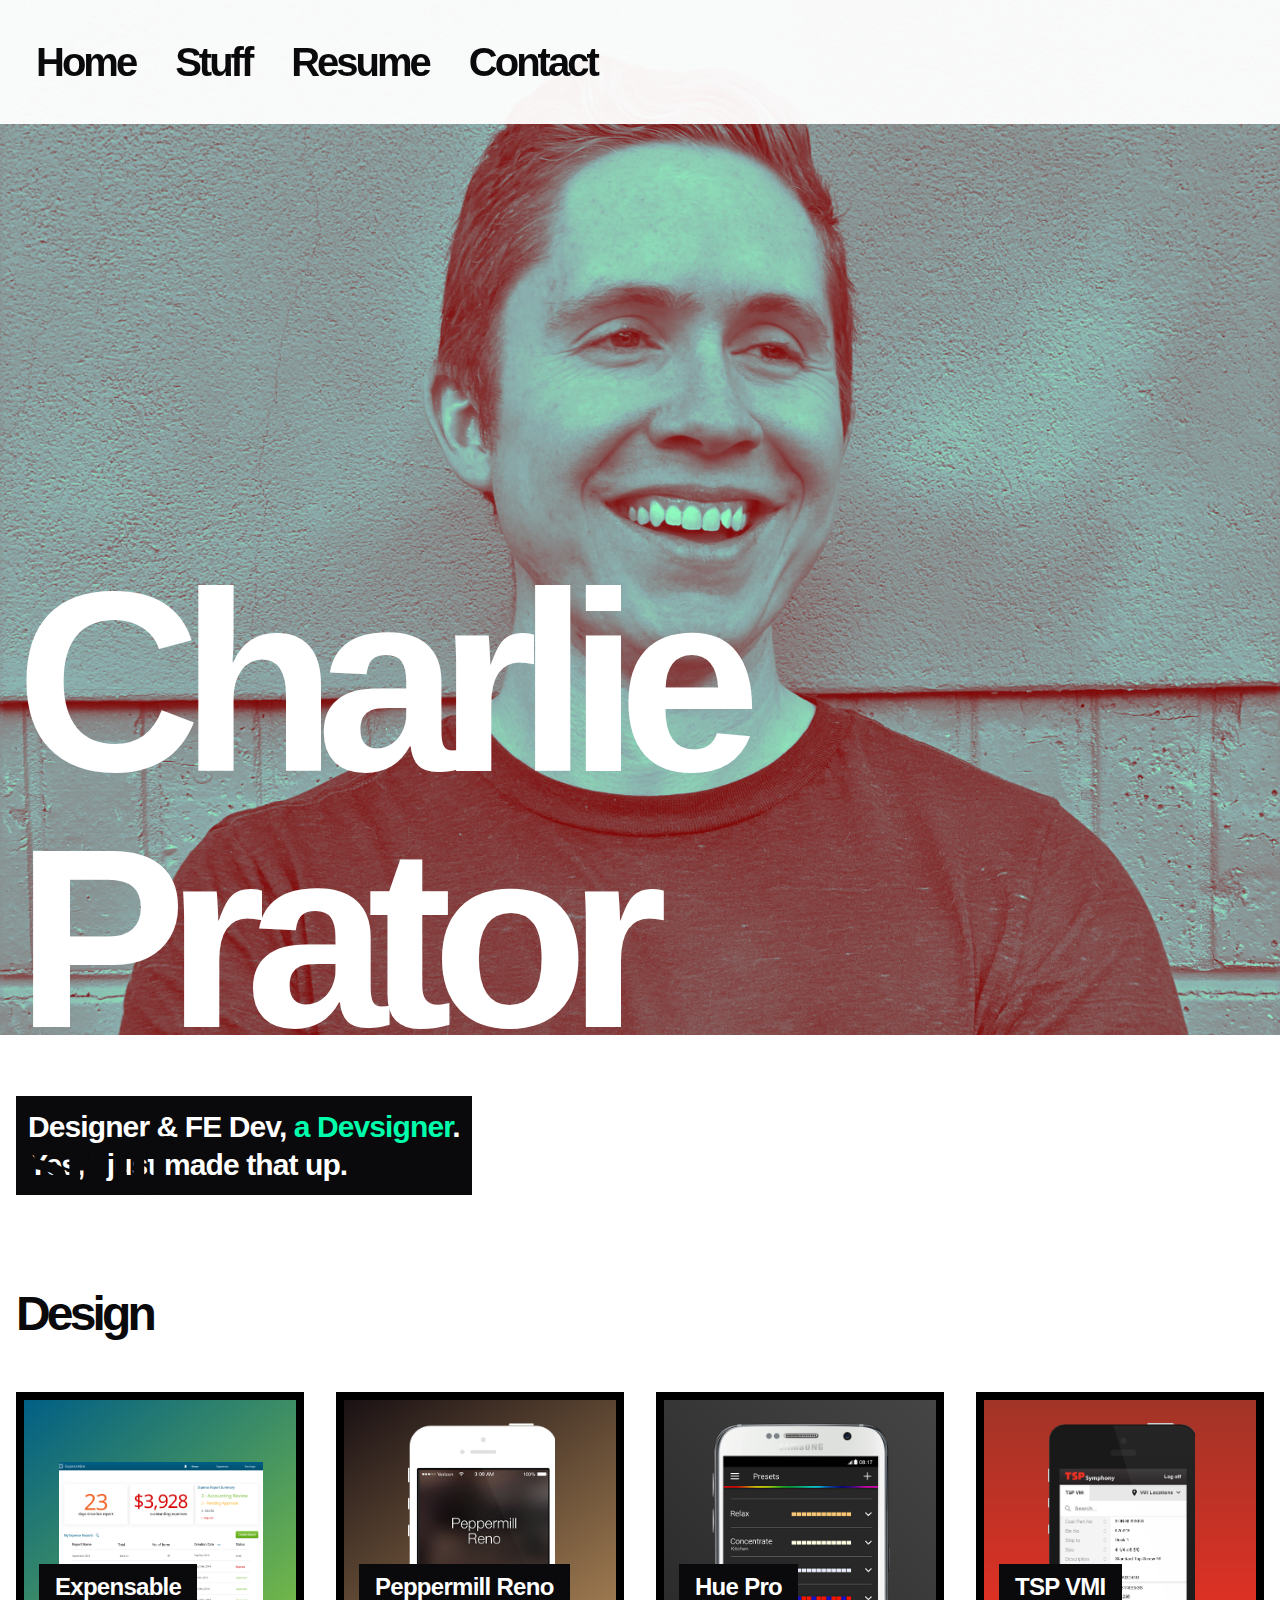
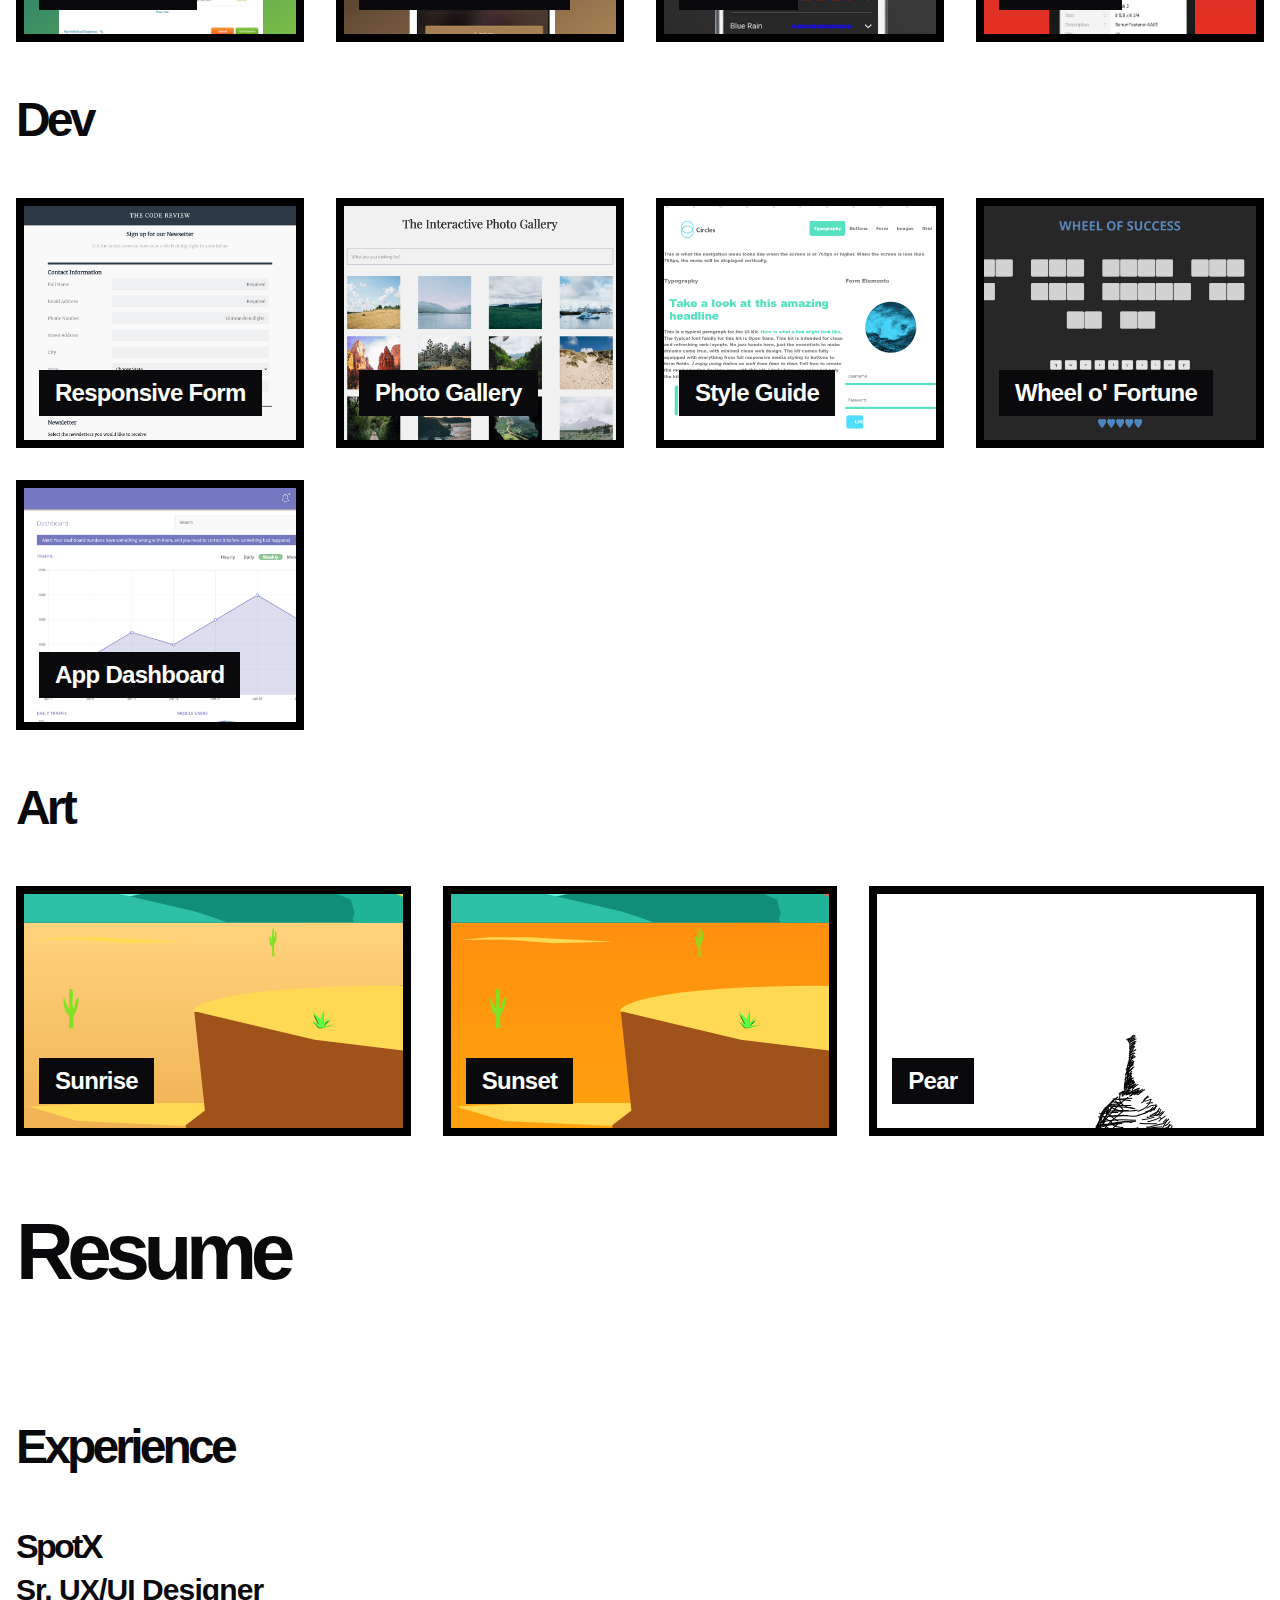
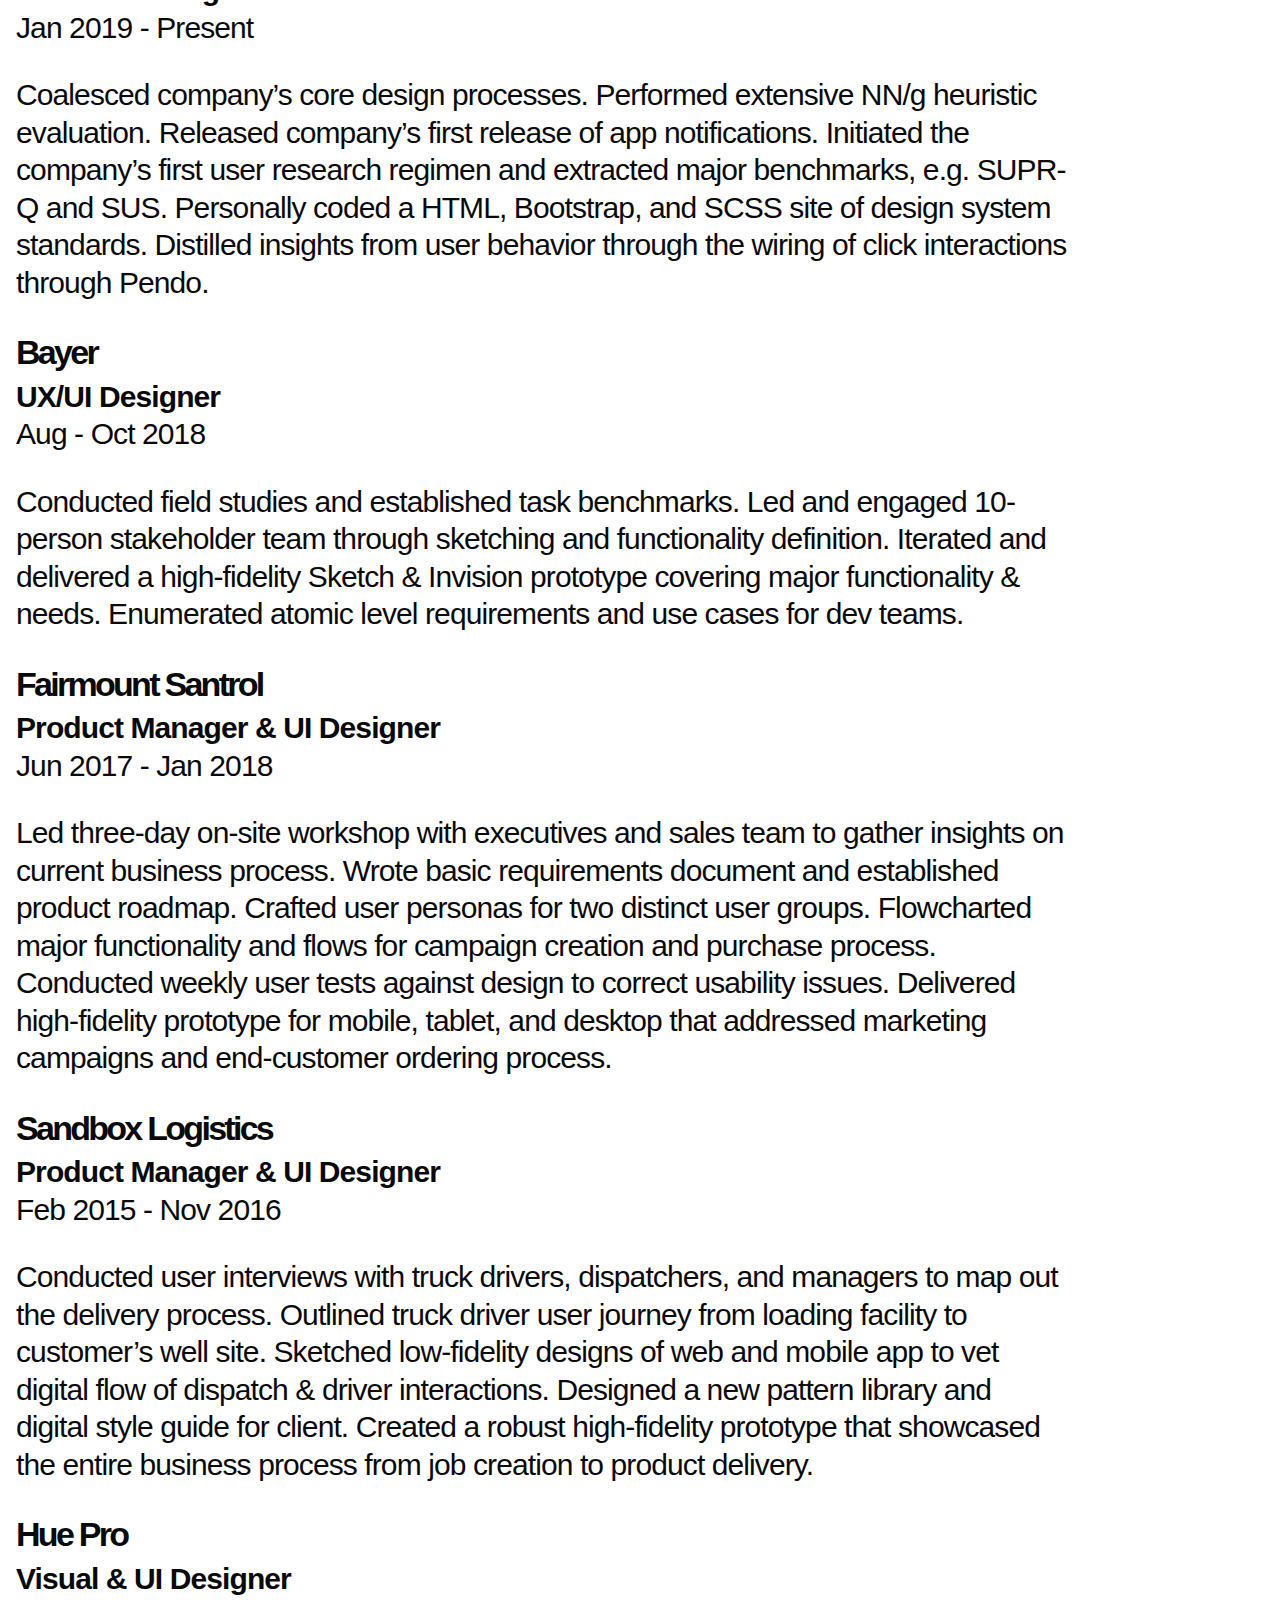
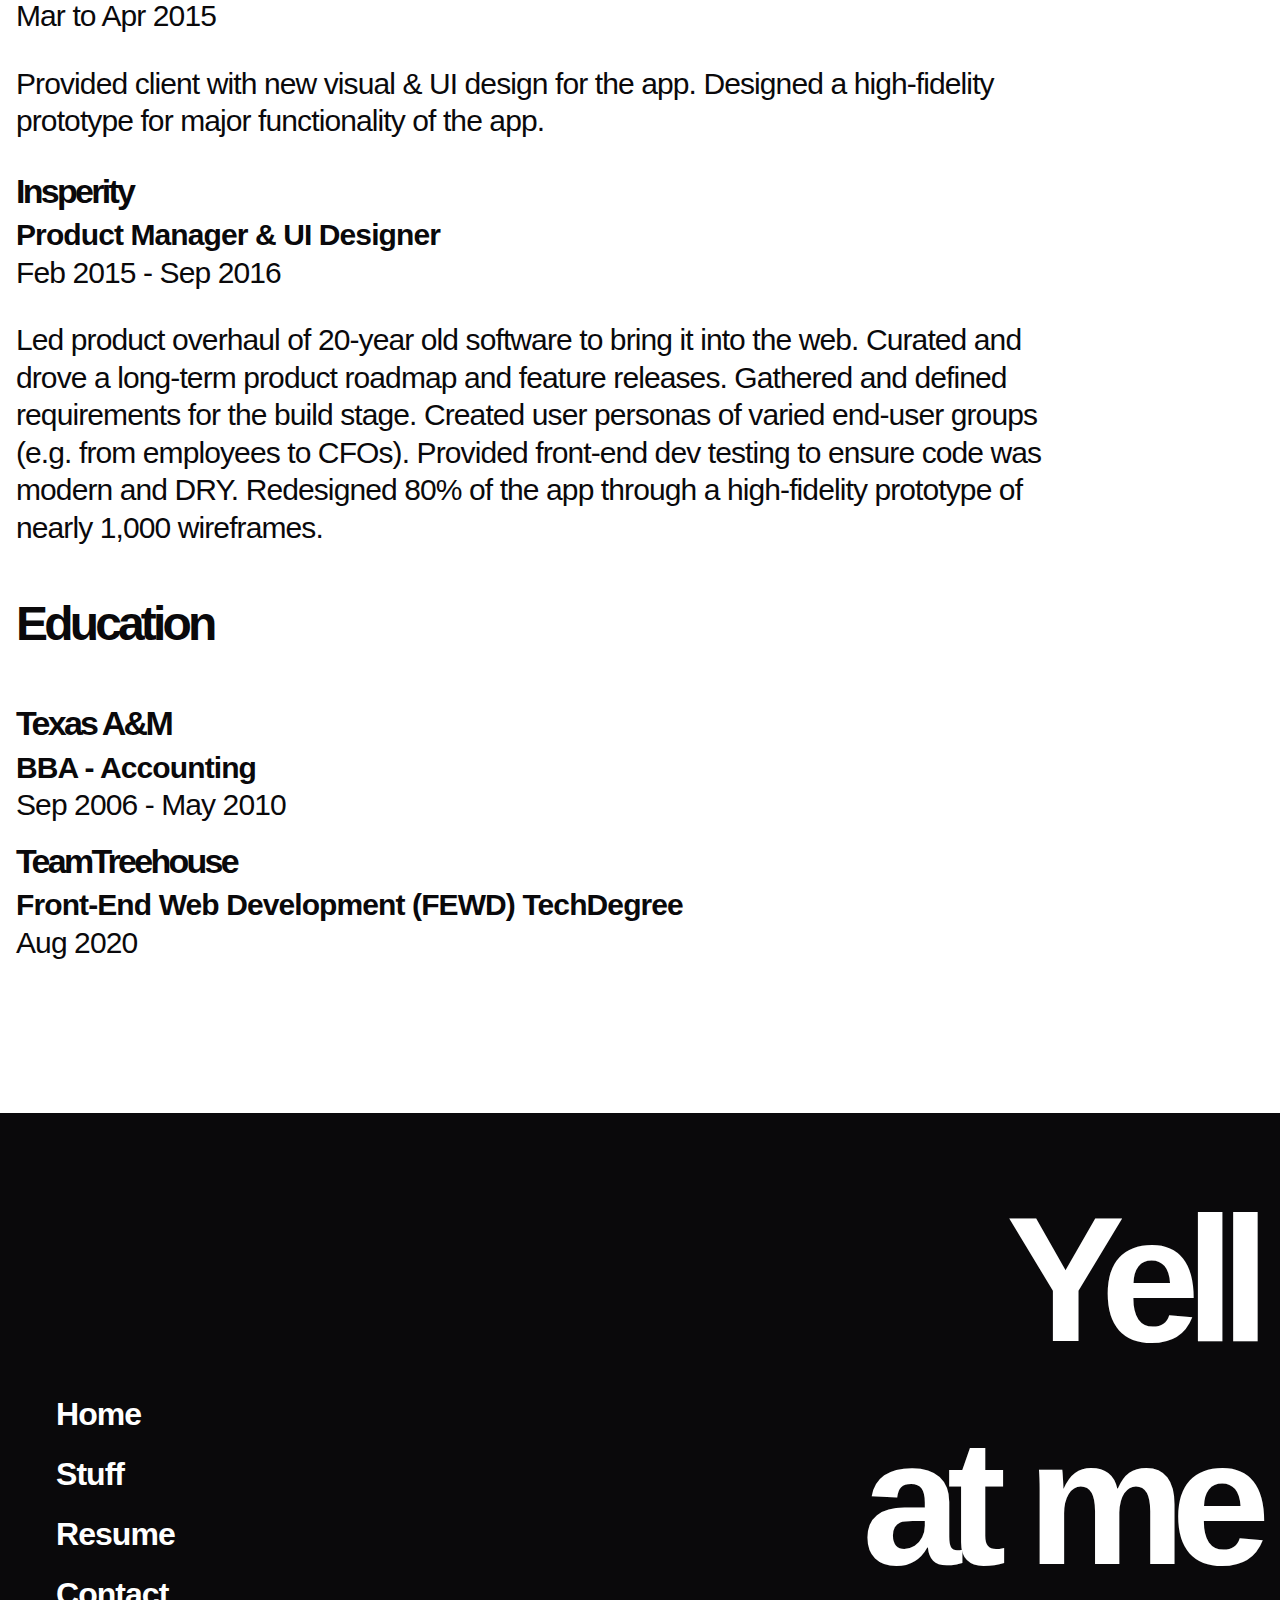
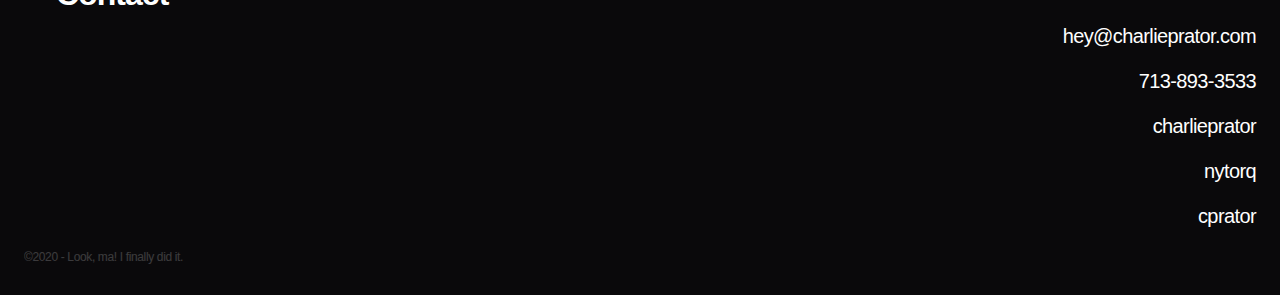
==== commit 7c4fe53b: "Card updates & GA added" ====
--- a/index.html
+++ b/index.html
@@ -7,11 +7,21 @@
   <meta name="viewport" content="width=device-width, initial-scale=1">
   <link rel="stylesheet" href="https://cdn.lineicons.com/2.0/LineIcons.css">
   <link rel="stylesheet" href="css/application.css">
+  <!-- Global site tag (gtag.js) - Google Analytics -->
+    <script async src="https://www.googletagmanager.com/gtag/js?id=UA-176310726-1"></script>
+    <script>
+      window.dataLayer = window.dataLayer || [];
+      function gtag(){dataLayer.push(arguments);}
+      gtag('js', new Date());
+
+      gtag('config', 'UA-176310726-1');
+    </script>
 </head>
 <body>
   <div class="hero" role="banner">
       <div class="container">
         <h1 class="heroTitle">Charlie Prator</h1>
+        <p class="heroTag">Designer &amp; FE Dev, <span class="newWord">a Devsigner</span>.<span class="lineBreak"></span>Yes, I just made that up.<p>
       </div><!-- /.container -->
   </div><!-- /.hero -->
   <nav id="topNav">
@@ -22,148 +32,130 @@
     <a class="navLink" href="#resume">Resume</a>
     <a class="navLink" href="#contact">Contact</a>
   </nav>
-  <svg xmlns="http://www.w3.org/2000/svg" style="display:none;  ">
-    <symbol id="envelope" viewBox="0 0 24 24">
-      <path fill-rule="evenodd" d="M3 3h18a2 2 0 012 2v14a2 2 0 01-2 2H3a2 2 0 01-2-2V5c0-1.1.9-2 2-2zm0 6.62V19h18V9.62l-9 4.5-9-4.5zm0-2.24l9 4.5 9-4.5V5H3v2.38z" clip-rule="evenodd"/>
-    </symbol>
-  </svg>
   <main>
     <div class="container">
       <h2 id="stuff">Stuff</h2>
       <h3>Design</h3>
       <div class="grid">
-        <div class="card__frame">
-          <a href="projects/design/expensable/expensable.html" class="card">
-            <img class="portfolio__image--nsp"
-                 title="Portfolio Picture for ExpensAble Project"
-                 alt=""
-                 src="images/Submitter---Homescreen-v2.2.png"
-            />
-          </a>
-          <p class="black portfolio__title--exp">Expensable</p>
-        </div>
-        <div class="card__frame">
-          <a href="projects/design/peppermill/peppermill.html" class="card">
-            <img class="portfolio__image--pep"
-                 title="Portfolio Picture for Peppermill Reno Project"
-                 alt=""
-                 src="images/peppermill-wireframe-in-an-iphone-1x.png"
-                 srcset="images/peppermill-wireframe-in-an-iphone-2x.png 2x,
-                         images/peppermill-wireframe-in-an-iphone-3x.png 3x"
-            />
-          </a>
-          <p class="black portfolio__title--pep">Peppermill Reno</p>
-        </div><!-- /.card__frame -->
-        <div class="card__frame">
-          <a href="projects/design/hue-pro/huepro.html" class="card">
-            <img class="portfolio__image--hue"
-                 title="Portfolio Picture for Hue Pro Project"
-                 alt=""
-                 src="images/hue-pro-presets-wireframe-in-android.png"
-            />
-          </a>
-          <p class="black portfolio__title--hue">Hue Pro</p>
-        </div><!-- /.card__frame -->
-        <div class="card__frame">
-          <a href="projects/design/tsp-vmi/tsp-vmi.html" class="card">
-            <img class="portfolio__image--tsp"
-                 title="Portfolio Picture for TSP VMI Project"
-                 alt=""
-                 src="images/tsp-vmi-wireframe-inside-an-iphone-5-1x.png"
-                 srcset="images/tsp-vmi-wireframe-inside-an-iphone-5-2x.png 2x,
-                         images/tsp-vmi-wireframe-inside-an-iphone-5-3x.png 3x"
-            />
-          </a>
-          <p class="black portfolio__title--tsp">TSP VMI</p>
-        </div><!-- /.card__frame -->
+        <a href="projects/design/expensable/expensable.html">
+          <div class="card">
+            <img title="Portfolio Picture for ExpensAble Project"
+                 alt="An interface of a financial web app"
+                 src="images/Submitter---Homescreen-v2.2-cropped.png"
+            />
+            <p class="portfolioTitle">Expensable</p>
+          </div>
+        </a>
+        <a href="projects/design/peppermill/peppermill.html">
+          <div class="card">
+            <img title="Portfolio Picture for Peppermill Reno Project"
+                 alt="A mobile interface's login page"
+                 src="images/peppermill-wireframe-in-an-iphone-1x-cropped.png"
+                 srcset="images/peppermill-wireframe-in-an-iphone-2x-cropped.png 2x,
+                         images/peppermill-wireframe-in-an-iphone-3x-cropped.png 3x"
+            />
+            <p class="portfolioTitle">Peppermill Reno</p>
+          </div>
+        </a>
+        <a href="projects/design/hue-pro/huepro.html">
+          <div class="card">
+            <img title="Portfolio Picture for Hue Pro Project"
+                 alt="An Android mobile inteface displaying a list"
+                 src="images/hue-pro-presets-wireframe-in-android-cropped.png"
+            />
+            <p class="portfolioTitle">Hue Pro</p>
+          </div>
+        </a>
+        <a href="projects/design/tsp-vmi/tsp-vmi.html">
+          <div class="card">
+            <img title="Portfolio Picture for TSP VMI Project"
+                 alt="A mobile interface displaying an inventory table"
+                 src="images/tsp-vmi-wireframe-inside-an-iphone-5-1x-cropped.png"
+                 srcset="images/tsp-vmi-wireframe-inside-an-iphone-5-2x-cropped.png 2x,
+                         images/tsp-vmi-wireframe-inside-an-iphone-5-3x-cropped.png 3x"
+            />
+            <p class="portfolioTitle">TSP VMI</p>
+          </div>
+        </a>
       </div><!-- /.grid -->
       <h3>Dev</h3>
       <div class="grid">
-        <div class="card__frame">
-          <a href="projects/dev/project-3-registration-form/index.html" class="card">
-            <img class="portfolio__screenshot"
-                 title="Project 3 Online Registration Form"
-                 alt=""
+        <a href="projects/dev/project-3-registration-form/index.html">
+          <div class="card">
+            <img title="Project 3 Online Registration Form"
+                 alt="An interface of a newsletter registration from"
                  src="images/Screenshot-Project-3-Online-Registration-Form-compressed.png"
             />
-          </a>
-          <p class="black portfolio__title--rfo">Responsive Forms</p>
-        </div><!-- /.card__frame -->
-        <div class="card__frame">
-          <a href="projects/dev/project-4-photo-gallery/index.html" class="card">
-            <img class="portfolio__screenshot"
-                 title="Project 4 Interactive Photo Gallery"
-                 alt=""
+            <p class="portfolioTitle">Responsive Form</p>
+          </div>
+        </a>
+        <a href="projects/dev/project-4-photo-gallery/index.html">
+          <div class="card">
+            <img title="Project 4 Interactive Photo Gallery"
+                 alt="A photo gallery grid of images"
                  src="images/Screenshot-Project-4-Interactive-Photo-Gallery-compressed.png"
             />
-          </a>
-          <p class="black portfolio__title--ipg">Photo Gallery</p>
-        </div><!-- /.card__frame -->
-        <div class="card__frame">
-          <a href="projects/dev/project-5-web-style-guide/index.html" class="card">
-            <img class="portfolio__screenshot"
-                 title="Project 5 Build a Web Style Guide"
-                 alt=""
+            <p class="portfolioTitle">Photo Gallery</p>
+          </div>
+        </a>
+        <a href="projects/dev/project-5-web-style-guide/index.html">
+          <div class="card">
+            <img title="Project 5 Build a Web Style Guide"
+                 alt="A style guide showcasing commonplace UI components and styles"
                  src="images/Screenshot-Project-5-Build-a-Web-Style-Guide-compressed.png"
             />
-          </a>
-          <p class="black portfolio__title--wsg">Style Guide</p>
-        </div><!-- /.card__frame -->
-        <div class="card__frame">
-          <a href="projects/dev/project-7-game-show-app/index.html" class="card">
-            <img class="portfolio__screenshot"
-                 title="Project 7 Build a Game Show App"
-                 alt=""
+            <p class="portfolioTitle">Style Guide</p>
+          </div>
+        </a>
+        <a href="projects/dev/project-7-game-show-app/index.html">
+          <div class="card">
+            <img title="Project 7 Build a Game Show App"
+                 alt="An interface of a Wheel of Fortune web app"
                  src="images/Screenshot-Project-7-Build-a-Game-Show-App-compressed.png"
             />
-          </a>
-          <p class="black portfolio__title--gsa">JS Wheel o' Fortune</p>
-        </div><!-- /.card__frame -->
-        <div class="card__frame">
-          <a href="projects/dev/project-9-app-dashboard/index.html" class="card">
-            <img class="portfolio__screenshot"
-                 title="Project 9 Web App Dashboard"
-                 alt=""
+            <p class="portfolioTitle">Wheel o' Fortune</p>
+          </div>
+        </a>
+        <a href="projects/dev/project-9-app-dashboard/index.html">
+          <div class="card">
+            <img title="Project 9 Web App Dashboard"
+                 alt="A web app dashboard displaying charts"
                  src="images/Screenshot-Project-9-Web-App-Dashboard-compressed.png"
             />
-          </a>
-          <p class="black portfolio__title--wad">App Dashboard</p>
-        </div><!-- /.card__frame -->
+            <p class="portfolioTitle">App Dashboard</p>
+          </div>
+        </a>
       </div><!-- /.grid -->
       <h3 id="art">Art</h3>
       <div class="grid">
-      <div class="card__frame">
-        <a href="projects/art/sunrise/sunrise.html" class="card">
-          <img class="portfolio__screenshot"
-               title="Sunrise"
-               alt=""
-               src="projects/art/sunrise/sunrise.svg"
-          />
-        </a>
-        <p class="black portfolio__title--wad">Sunrise</p>
-      </div><!-- /.card__frame -->
-      <div class="card__frame">
-        <a href="projects/art/sunset/sunset.html" class="card">
-          <img class="portfolio__screenshot"
-               title="Sunset"
-               alt=""
-               src="projects/art/sunset/sunset.svg"
-          />
-        </a>
-        <p class="black portfolio__title--wad">Sunset</p>
-      </div><!-- /.card__frame -->
-      <div class="card__frame">
-        <a href="projects/art/pear/pear.html" class="card">
-          <img class="portfolio__screenshot"
-               title="Pear"
-               alt=""
-               src="projects/art/pear/pear.svg"
-          />
-        </a>
-        <p class="black portfolio__title--wad">Pear</p>
-      </div><!-- /.card__frame -->
+        <a href="projects/art/sunrise/sunrise.html">
+          <div class="card">
+            <img title="Sunrise"
+                 alt="A vector illustration of the sun rising in a desert"
+                 src="projects/art/sunrise/sunrise.svg"
+            />
+            <p class="portfolioTitle">Sunrise</p>
+          </div>
+        </a>
+        <a href="projects/art/sunset/sunset.html">
+          <div class="card">
+            <img title="Sunset"
+                 alt="A vector illustration of the sun setting in a desert"
+                 src="projects/art/sunset/sunset.svg"
+            />
+            <p class="portfolioTitle">Sunset</p>
+          </div>
+        </a>
+        <a href="projects/art/pear/pear.html">
+          <div class="card">
+            <img title="Sunset"
+                 alt="A cross-hatched illustration of a pear"
+                 src="projects/art/pear/pear.svg"
+            />
+            <p class="portfolioTitle">Pear</p>
+          </div>
+        </a>
       </div><!-- /.grid -->
-
       <a href="docs/Charlie-Prator-Resume.pdf" download="Charlie-Prator-Resume.pdf" target="_blank" class="resumeLink"><h2 id="resume">Resume</h2><i class="lni lni-download"></i></a>
       <h3>Experience</h3>
       <h4 class="company black">SpotX</h4>
@@ -217,13 +209,14 @@
         <span class="yellAtMe">Y</span><span class="yellAtMe">e</span><span class="yellAtMe">l</span><span class="yellAtMe">l</span> <span id="footer__lineBreak"></span><span class="yellAtMe">a</span><span class="yellAtMe">t</span> <span class="yellAtMe">m</span><span class="yellAtMe">e</span>
       </h1>
       <div id="contact" class="footer__contactContainer">
-        <a class="footer__link" href="mailto:hey@charlieprator.com"><!--<i class="lni lni-envelope"></i>--><svg width="24" height="24"><use xlink:href="#envelope" fill="#ffffff"/></svg>hey@charlieprator.com</a>
+        <a class="footer__link" href="mailto:hey@charlieprator.com"><i class="lni lni-envelope"></i>hey@charlieprator.com</a>
         <a class="footer__link" href="tel:1-713-893-3533"><i class="lni lni-mobile"></i>713-893-3533</a>
         <a class="footer__link" href="https://www.instagram.com/charlieprator/"><i class="lni lni-instagram"></i>charlieprator</a>
         <a class="footer__link" href="https://github.com/nytorq"><i class="lni lni-github"></i>nytorq</a>
         <a class="footer__link" href="https://www.linkedin.com/in/cprator/"><i class="lni lni-linkedin"></i>cprator</a>
       </div><!-- /.footer__contactContainer -->
     </div><!-- /.footer__titleAndContact -->
+    <p class="copyright">&#169;2020 - Look, ma! I finally did it.</p>
   </footer>
   <script>
     let hamMenu = document.getElementById("hamburger_menu");
--- a/css/application.css
+++ b/css/application.css
@@ -4,12 +4,6 @@
   width: 100%;
   max-width: 1440px;
   flex-grow: inherit; }
-
-.portfolio__image--nsp, .portfolio__image--pep, .portfolio__image--hue, .portfolio__image--tsp, .portfolio__image--srs {
-  width: 200px;
-  position: relative;
-  bottom: -7%;
-  display: inline; }
 
 .portfolio__title--exp, .portfolio__title--pep, .portfolio__title--hue, .portfolio__title--tsp, .portfolio__title--rfo, .portfolio__title--ipg, .portfolio__title--wsg, .portfolio__title--gsa, .portfolio__title--wad {
   color: #fff;
@@ -452,14 +446,17 @@
 
 .container:first-child {
   position: relative;
-  top: 43%; }
+  top: 35%; }
+  @media (min-width: 768px) {
+    .container:first-child {
+      top: 46%; } }
   @media (min-width: 1024px) {
     .container:first-child {
       top: 52%; } }
 
 .grid {
   display: grid;
-  grid-template-columns: repeat(auto-fit, minmax(288px, 1fr));
+  grid-template-columns: repeat(auto-fit, minmax(280px, 1fr));
   grid-gap: 1.6rem; }
 
 nav {
@@ -507,8 +504,9 @@
   box-shadow: 0 0 20px 0px rgba(10, 9, 11, 0.5); }
 
 footer {
+  transform: rotate(0deg);
   background-color: #0A090B;
-  padding: 2.8rem 0.8rem;
+  padding: 2.8rem 0.8rem 0 0.8rem;
   display: flex;
   flex-direction: column;
   margin-top: 4rem; }
@@ -696,6 +694,18 @@
   word-break: normal;
   color: #fff; }
 
+.heroTag {
+  color: #fff;
+  font-weight: 600;
+  background-color: #0A090B;
+  padding: 0.6rem;
+  display: inline-block; }
+
+.newWord {
+  color: #00ffad;
+  font-weight: inherit;
+  font-size: inherit; }
+
 a {
   text-align: center;
   text-decoration: none; }
@@ -761,6 +771,20 @@
     .footer__link {
       text-align: right; } }
 
+.copyright {
+  font-size: 0.6rem;
+  color: #fff;
+  opacity: 20%;
+  margin: 1.5rem auto;
+  text-align: center;
+  width: 180px; }
+  @media (min-width: 768px) {
+    .copyright {
+      text-align: inherit;
+      position: fixed;
+      bottom: 0;
+      width: inherit; } }
+
 .skip--prev {
   text-align: left; }
 .skip--next {
@@ -797,6 +821,18 @@
 .portfolio__title--wad {
   bottom: 33%; }
 
+.portfolioTitle {
+  font-weight: 800;
+  text-decoration: none;
+  background-color: #0A090B;
+  color: white;
+  font-size: 1.2rem;
+  padding: 0.4rem 0.8rem;
+  display: inline;
+  position: fixed;
+  bottom: 0;
+  left: 15px; }
+
 .resumeLink i {
   font-weight: 900;
   position: relative;
@@ -883,54 +919,56 @@
     .hero {
       height: 115vh; } }
 
-.card__frame {
-  height: 200px; }
-  .card__frame:focus {
-    border: 8px solid #A90505;
-    border-radius: 0.2rem; }
+.grid:nth-of-type(1) .card img {
+  height: 90%;
+  object-position: bottom center;
+  object-fit: contain;
+  width: 75%;
+  margin: 0 auto;
+  display: block;
+  position: fixed;
+  left: 13%;
+  bottom: 0; }
+
+.grid:nth-of-type(2) .card img {
+  width: 100%;
+  object-fit: cover;
+  height: 234px; }
+
+.grid:nth-of-type(3) .card img {
+  object-fit: cover;
+  height: 234px; }
 
 .card {
-  height: 200px;
   width: 100%;
-  border: 8px solid #0A090B;
-  display: inline-block; }
+  min-width: 200px;
+  height: 250px;
+  box-sizing: border-box;
+  border: 8px solid black;
+  transform: rotateX(0deg); }
   .card:hover {
-    border-color: #00ffad; }
-  .card:focus {
-    box-shadow: 0px 0 0 8px #A90505; }
-
-.grid:nth-of-type(1) .card:nth-child(1) {
+    border: 8px solid #00ffad; }
+  .card:hover .portfolioTitle {
+    background-color: #00ffad;
+    color: #0A090B; }
+
+.grid a:focus .card {
+  border: 8px solid #A90505; }
+
+.grid a:focus .card .portfolioTitle {
+  background-color: #A90505;
+  color: #fff; }
+
+.grid:nth-of-type(1) a:nth-child(1) .card {
   background: linear-gradient(139.79deg, #015F85 0%, #7ABD45 100%); }
 
-.portfolio__image--nsp {
-  clip-path: inset(0 0 29.3% 0); }
-.portfolio__image--pep {
-  clip-path: inset(0 0 56.4% 0); }
-.portfolio__image--hue {
-  clip-path: inset(0 0 49.5% 0); }
-.portfolio__image--tsp {
-  clip-path: inset(0 0 55.6% 0); }
-.portfolio__image--srs {
-  object-position: 20% 35%; }
-
-#art + .grid > span > a > img:first-child {
-  object-position: 20% 20%; }
-
-#art + .grid > span:last-child > a > img {
-  object-position: 20% 78%; }
-
-.portfolio__screenshot {
-  width: 100%;
-  height: 200px;
-  object-fit: cover; }
-
-.grid:nth-of-type(1) .card__frame:nth-child(2) .card {
+.grid:nth-of-type(1) a:nth-child(2) .card {
   background: linear-gradient(324.5deg, #A78154 0%, #1A1114 100%); }
 
-.grid:nth-of-type(1) .card__frame:nth-child(3) .card {
+.grid:nth-of-type(1) a:nth-child(3) .card {
   background: linear-gradient(227.19deg, #454545 0%, #2A2A2A 100%); }
 
-.grid:nth-of-type(1) .card__frame:nth-child(4) .card {
+.grid:nth-of-type(1) a:nth-child(4) .card {
   background: linear-gradient(180deg, #A13427 0%, #E73024 100%); }
 
 /*# sourceMappingURL=application.css.map */
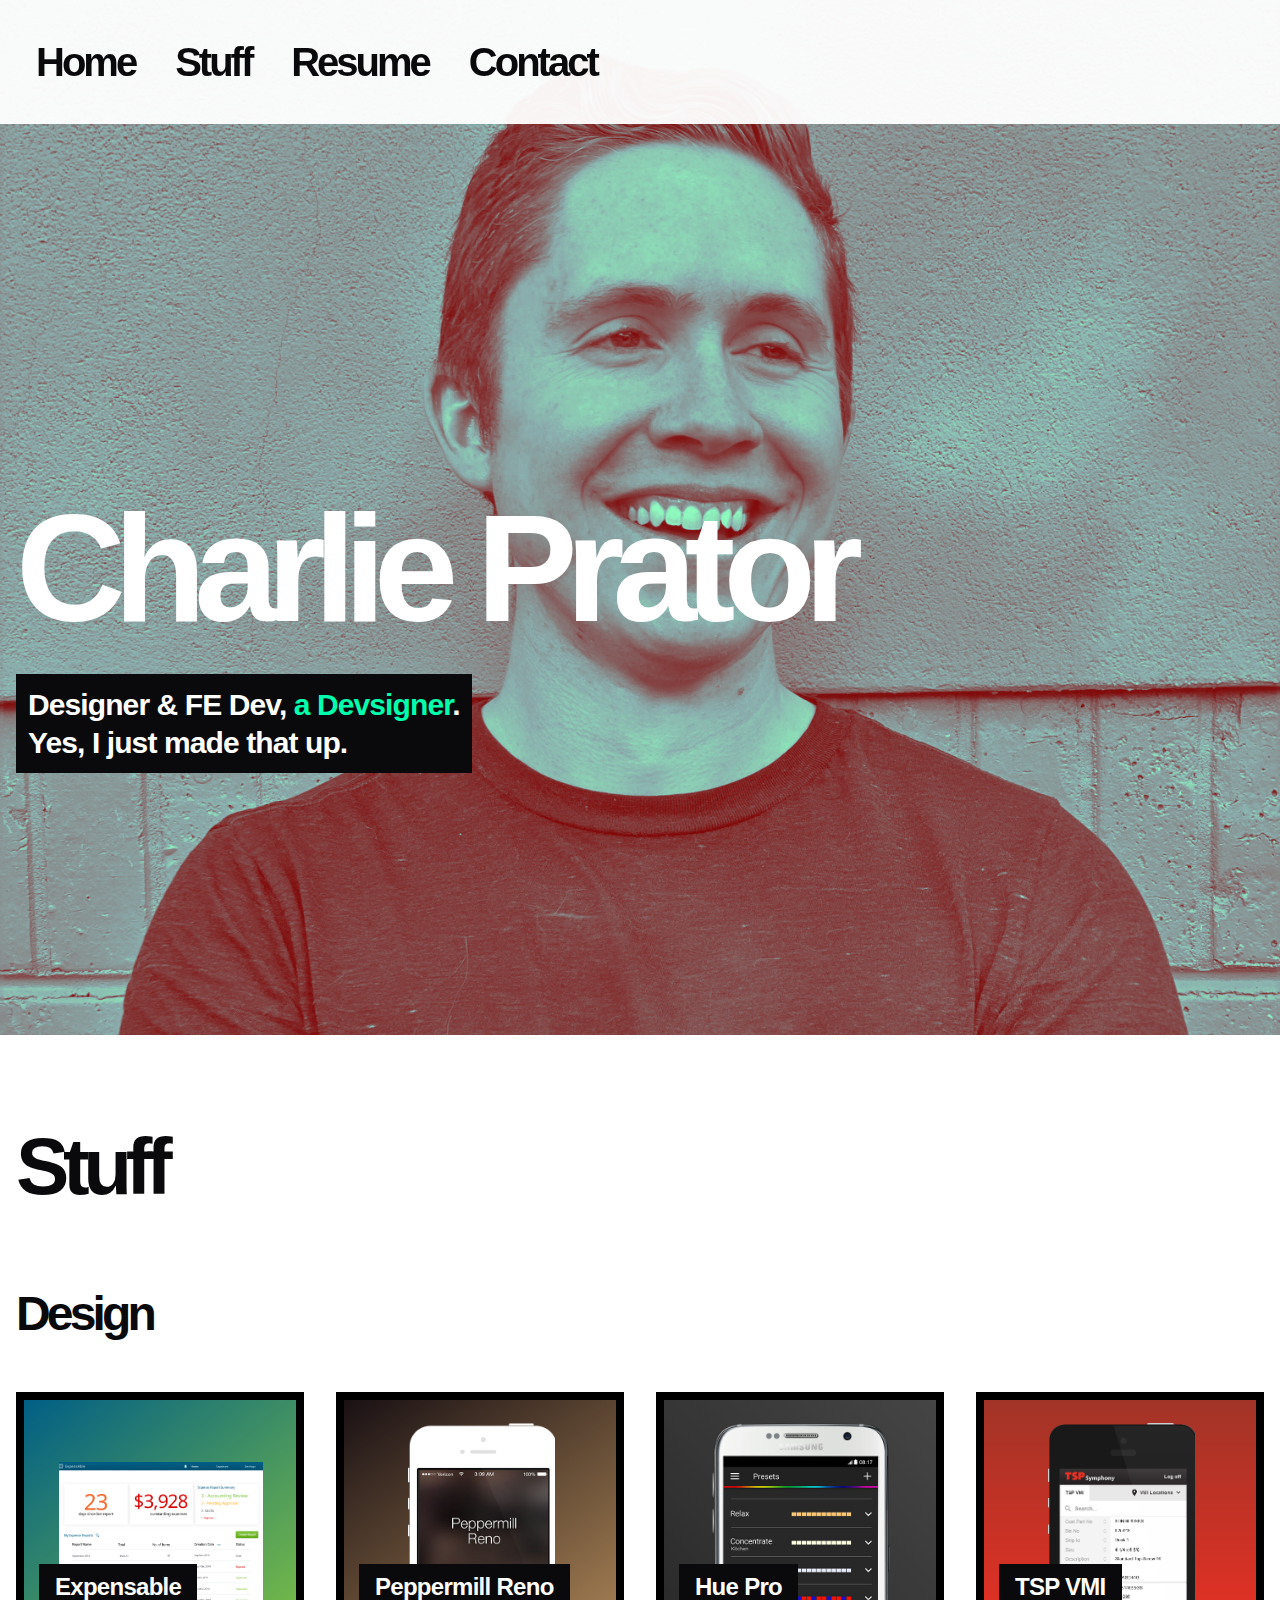
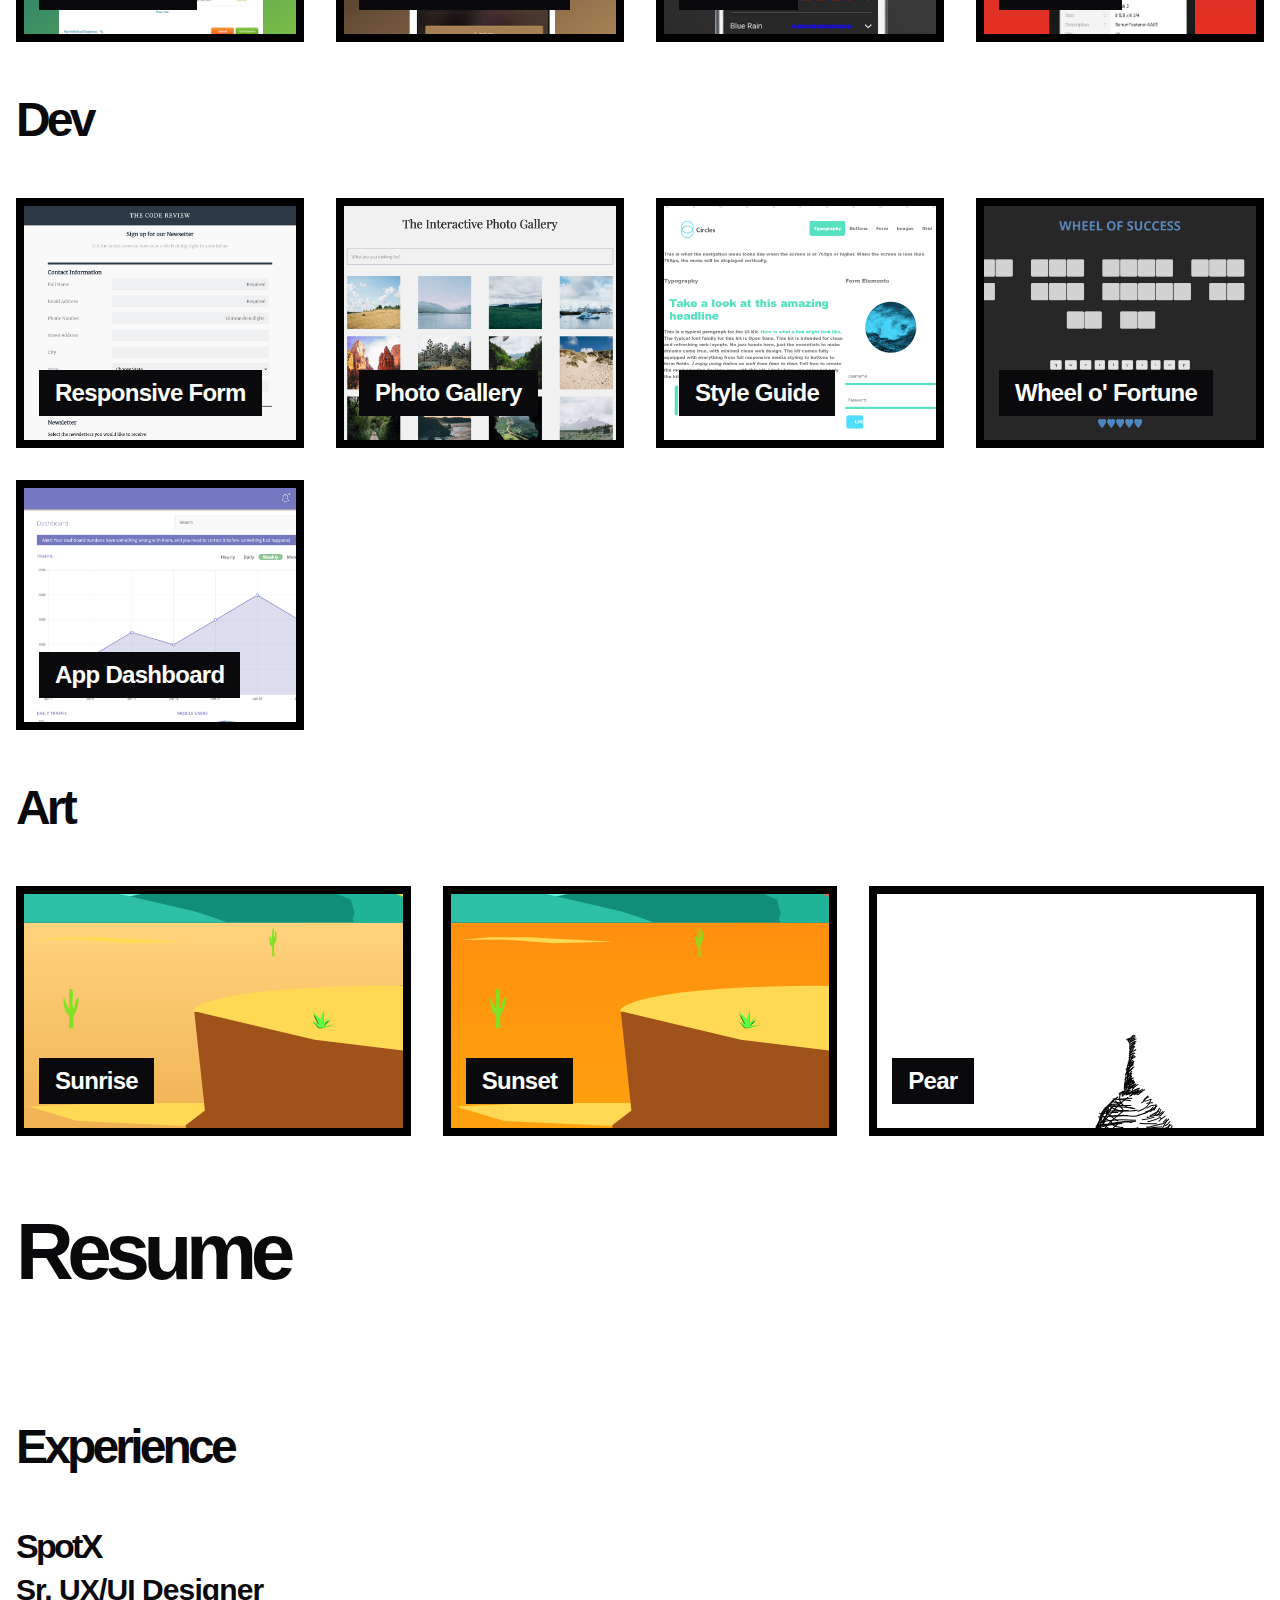
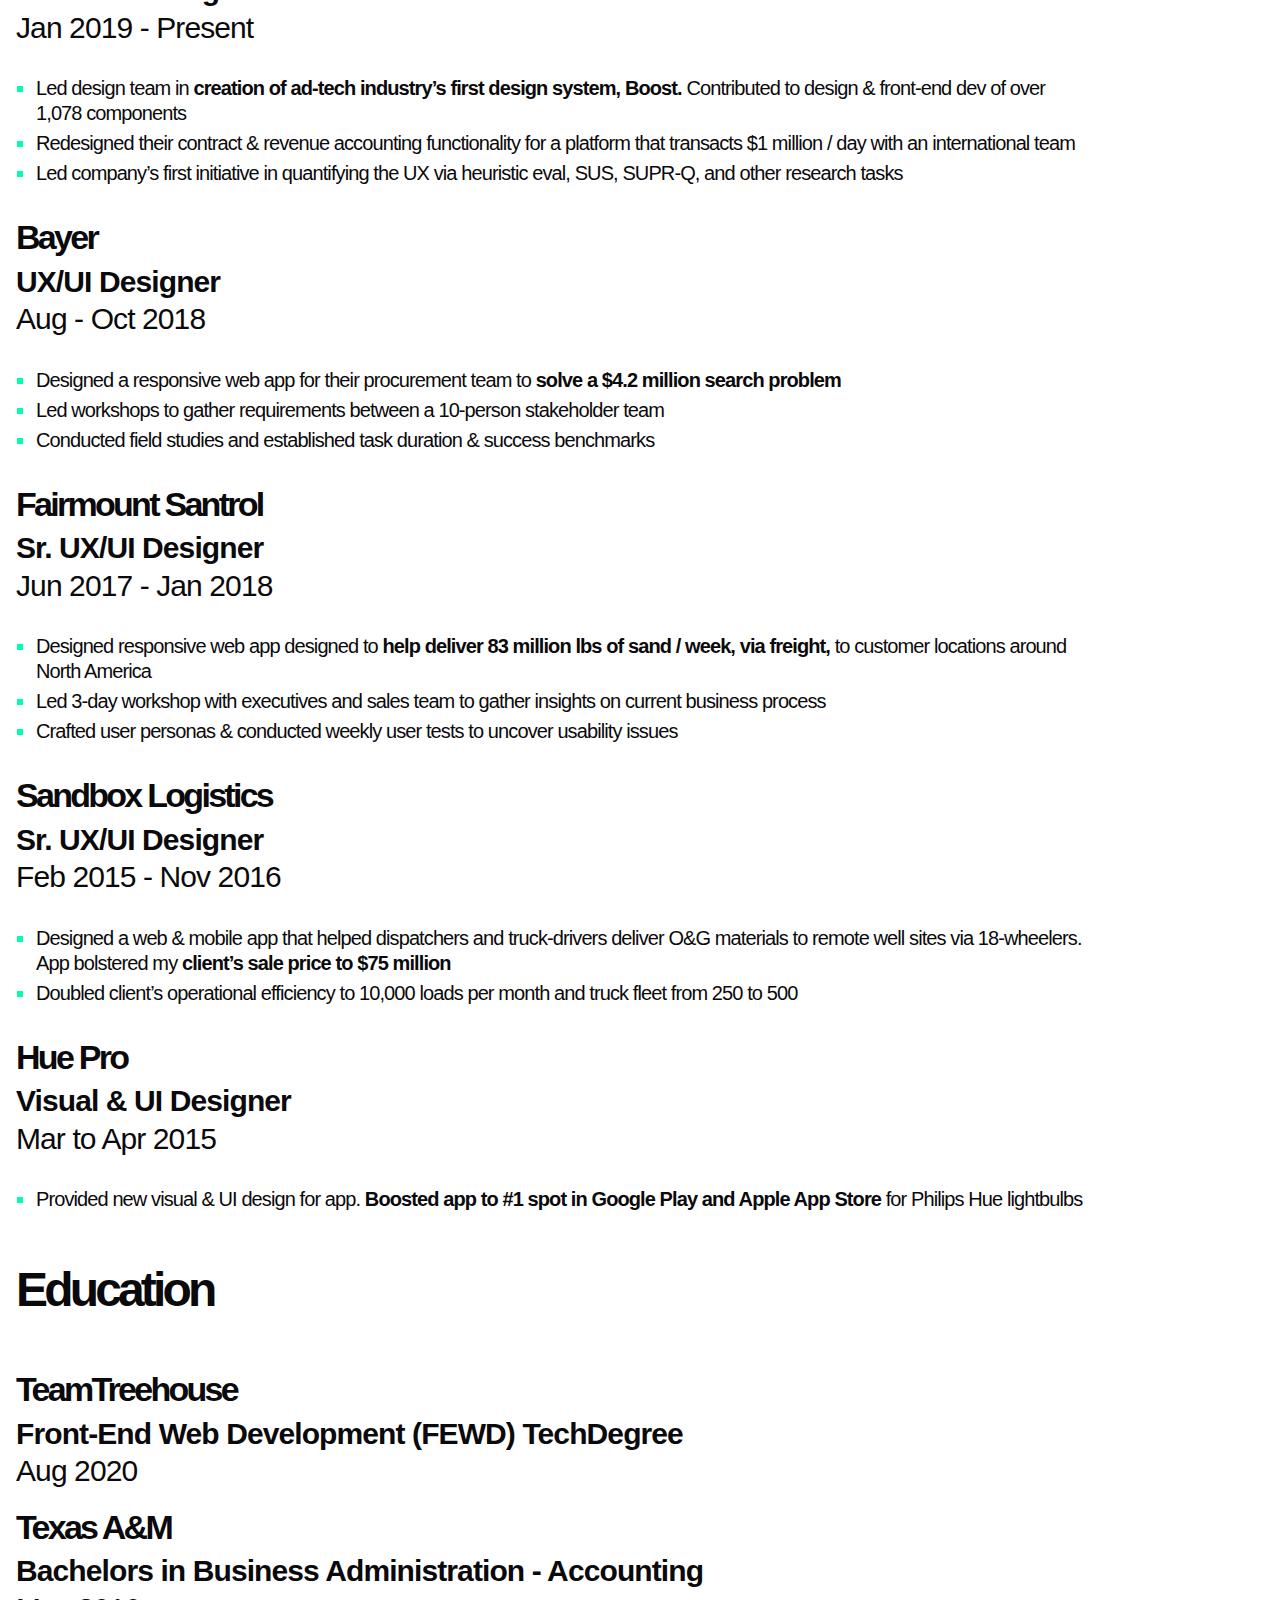
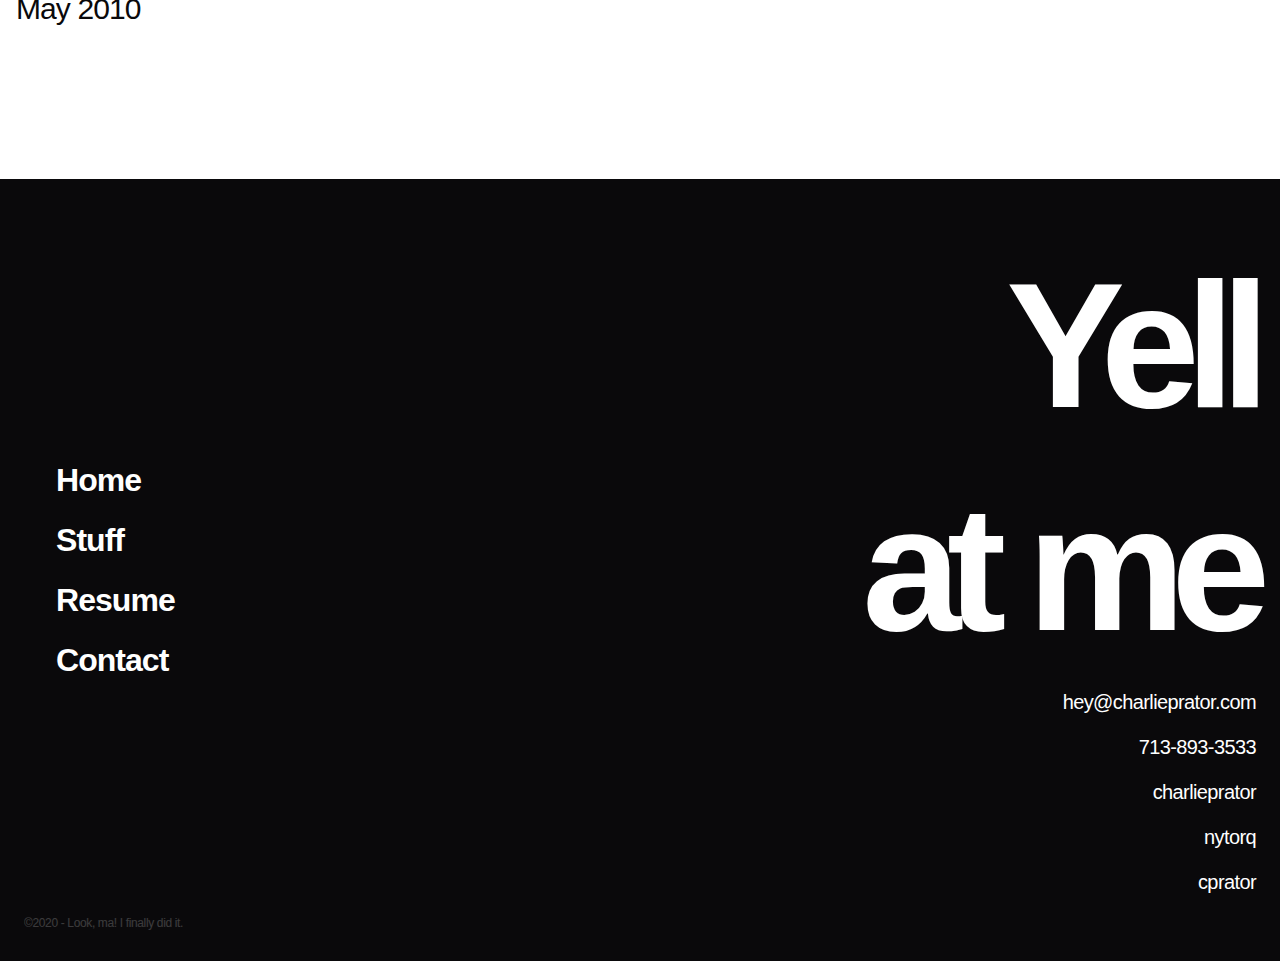
==== commit fb803f0d: "Bulleted list resume update" ====
--- a/index.html
+++ b/index.html
@@ -1,5 +1,14 @@
 <!DOCTYPE html>
 <!-- Icons in this document provided by Line Icons (https://lineicons.com/icons/). Thanks Musharof, Yeasir, and Aman. -->
+
+<!--
+//
+// Thanks for inspecting this sucka. If you find any bugs or have recommendations
+// on how to improve something I've done, I'll buy you a beer if you email and tell me about it!
+//                                - Charlie
+//
+-->
+
 <html lang="en">
 <head>
   <meta charset="utf-8">
@@ -159,42 +168,55 @@
       <a href="docs/Charlie-Prator-Resume.pdf" download="Charlie-Prator-Resume.pdf" target="_blank" class="resumeLink"><h2 id="resume">Resume</h2><i class="lni lni-download"></i></a>
       <h3>Experience</h3>
       <h4 class="company black">SpotX</h4>
-      <p class="title bold">Sr. UX/UI Designer</p>
+            <p class="title bold">Sr. UX/UI Designer</p>
       <p class="period">Jan 2019 - Present</p>
-      <p class="description">Coalesced company’s core design processes. Performed extensive NN/g heuristic evaluation. Released company’s first release of app notifications. Initiated the company’s first user research regimen and extracted major benchmarks, e.g. SUPR-Q and SUS. Personally coded a HTML, Bootstrap, and SCSS site of design system standards. Distilled insights from user behavior through the wiring of click interactions through Pendo.</p>
+      <ul>
+        <li>Led design team in <span class="bold">creation of ad-tech industry’s first design system, Boost.</span> Contributed to design & front-end dev of over 1,078 components</li>
+        <li>Redesigned their contract & revenue accounting functionality for a platform that transacts $1 million / day with an international team</li>
+        <li>Led company’s first initiative in quantifying the UX via heuristic eval, SUS, SUPR-Q, and other research tasks</li>
+      </ul>
 
       <h4 class="company black">Bayer</h4>
       <p class="title bold">UX/UI Designer</p>
       <p class="period">Aug - Oct 2018</p>
-      <p class="description">Conducted field studies and established task benchmarks. Led and engaged 10-person stakeholder team through sketching and functionality definition. Iterated and delivered a high-fidelity Sketch &amp; Invision prototype covering major functionality &amp; needs. Enumerated atomic level requirements and use cases for dev teams.</p>
+      <ul>
+        <li>Designed a responsive web app for their procurement team to <span class="bold">solve a $4.2 million search problem</span></li>
+        <li>Led workshops to gather requirements between a 10-person stakeholder team</li>
+        <li>Conducted field studies and established task duration & success benchmarks</li>
+      </ul>
 
       <h4 class="company black">Fairmount Santrol</h4>
-      <p class="title bold">Product Manager &amp; UI Designer</p>
+      <p class="title bold">Sr. UX/UI Designer</p>
       <p class="period">Jun 2017 - Jan 2018</p>
-      <p class="description">Led three-day on-site workshop with executives and sales team to gather insights on current business process. Wrote basic requirements document and established product roadmap. Crafted user personas for two distinct user groups. Flowcharted major functionality and flows for campaign creation and purchase process. Conducted weekly user tests against design to correct usability issues. Delivered high-fidelity prototype for mobile, tablet, and desktop that addressed marketing campaigns and end-customer ordering process.</p>
+      <ul>
+        <li>Designed responsive web app designed to <span class="bold">help deliver 83 million lbs of sand / week, via freight,</span> to customer locations around North America</li>
+        <li>Led 3-day workshop with executives and sales team to gather insights on current business process</li>
+        <li>Crafted user personas & conducted weekly user tests to uncover usability issues</li>
+      </ul>
 
       <h4 class="company black">Sandbox Logistics</h4>
-      <p class="title bold">Product Manager &amp; UI Designer</p>
+      <p class="title bold">Sr. UX/UI Designer</p>
       <p class="period">Feb 2015 - Nov 2016</p>
-      <p class="description">Conducted user interviews with truck drivers, dispatchers, and managers to map out the delivery process. Outlined truck driver user journey from loading facility to customer’s well site. Sketched low-fidelity designs of web and mobile app to vet digital flow of dispatch &amp; driver interactions. Designed a new pattern library and digital style guide for client. Created a robust high-fidelity prototype that showcased the entire business process from job creation to product delivery.</p>
+      <ul>
+        <li>Designed a web &amp; mobile app that helped dispatchers and truck-drivers deliver O&G materials to remote well sites via 18-wheelers. App bolstered my <span class="bold">client’s sale price to $75 million</span></li>
+        <li>Doubled client’s operational efficiency to 10,000 loads per month and truck fleet from 250 to 500</li>
+      </ul>
 
       <h4 class="company black">Hue Pro</h4>
       <p class="title bold">Visual &amp; UI Designer</p>
       <p class="period">Mar to Apr 2015</p>
-      <p class="description">Provided client with new visual &amp; UI design for the app. Designed a high-fidelity prototype for major functionality of the app. </p>
-
-      <h4 class="company black">Insperity</h4>
-      <p class="title bold">Product Manager &amp; UI Designer</p>
-      <p class="period">Feb 2015 - Sep 2016</p>
-      <p class="description">Led product overhaul of 20-year old software to bring it into the web. Curated and drove a long-term product roadmap and feature releases. Gathered and defined requirements for the build stage. Created user personas of varied end-user groups (e.g. from employees to CFOs). Provided front-end dev testing to ensure code was modern and DRY. Redesigned 80% of the app through a high-fidelity prototype of nearly 1,000 wireframes.</p>
+      <ul>
+        <li>Provided new visual & UI design for app. <span class="bold">Boosted app to #1 spot in Google Play and Apple App Store</span> for Philips Hue lightbulbs</li>
+      </ul>
+
 
       <h3>Education</h3>
-      <h4 class="company black">Texas A&amp;M</h4>
-      <p class="title bold">BBA - Accounting</p>
-      <p class="period">Sep 2006 - May 2010</p>
       <h4 class="company black">TeamTreehouse</h4>
       <p class="title bold">Front-End Web Development (FEWD) TechDegree</p>
       <p class="period">Aug 2020</p>
+      <h4 class="company black">Texas A&amp;M</h4>
+      <p class="title bold">Bachelors in Business Administration - Accounting</p>
+      <p class="period">May 2010</p>
     </div><!-- /.container -->
   </main>
   <footer>
--- a/css/application.css
+++ b/css/application.css
@@ -449,10 +449,10 @@
   top: 35%; }
   @media (min-width: 768px) {
     .container:first-child {
+      top: 32%; } }
+  @media (min-width: 1024px) {
+    .container:first-child {
       top: 46%; } }
-  @media (min-width: 1024px) {
-    .container:first-child {
-      top: 52%; } }
 
 .grid {
   display: grid;
@@ -665,9 +665,13 @@
       font-size: 1.6rem; } }
 
 ul {
-  list-style: none;
-  text-align: center;
-  padding-left: 0; }
+  padding-left: 1rem; }
+
+li {
+  list-style-type: square;
+  margin: 0.25rem 0; }
+  li::marker {
+    color: #00ffad; }
 
 .black {
   font-weight: 800; }
@@ -693,6 +697,12 @@
   line-height: 1;
   word-break: normal;
   color: #fff; }
+  @media (min-width: 768px) {
+    .heroTitle {
+      font-size: 7.6rem; } }
+  @media (min-width: 1440px) {
+    .heroTitle {
+      font-size: 11.6rem; } }
 
 .heroTag {
   color: #fff;
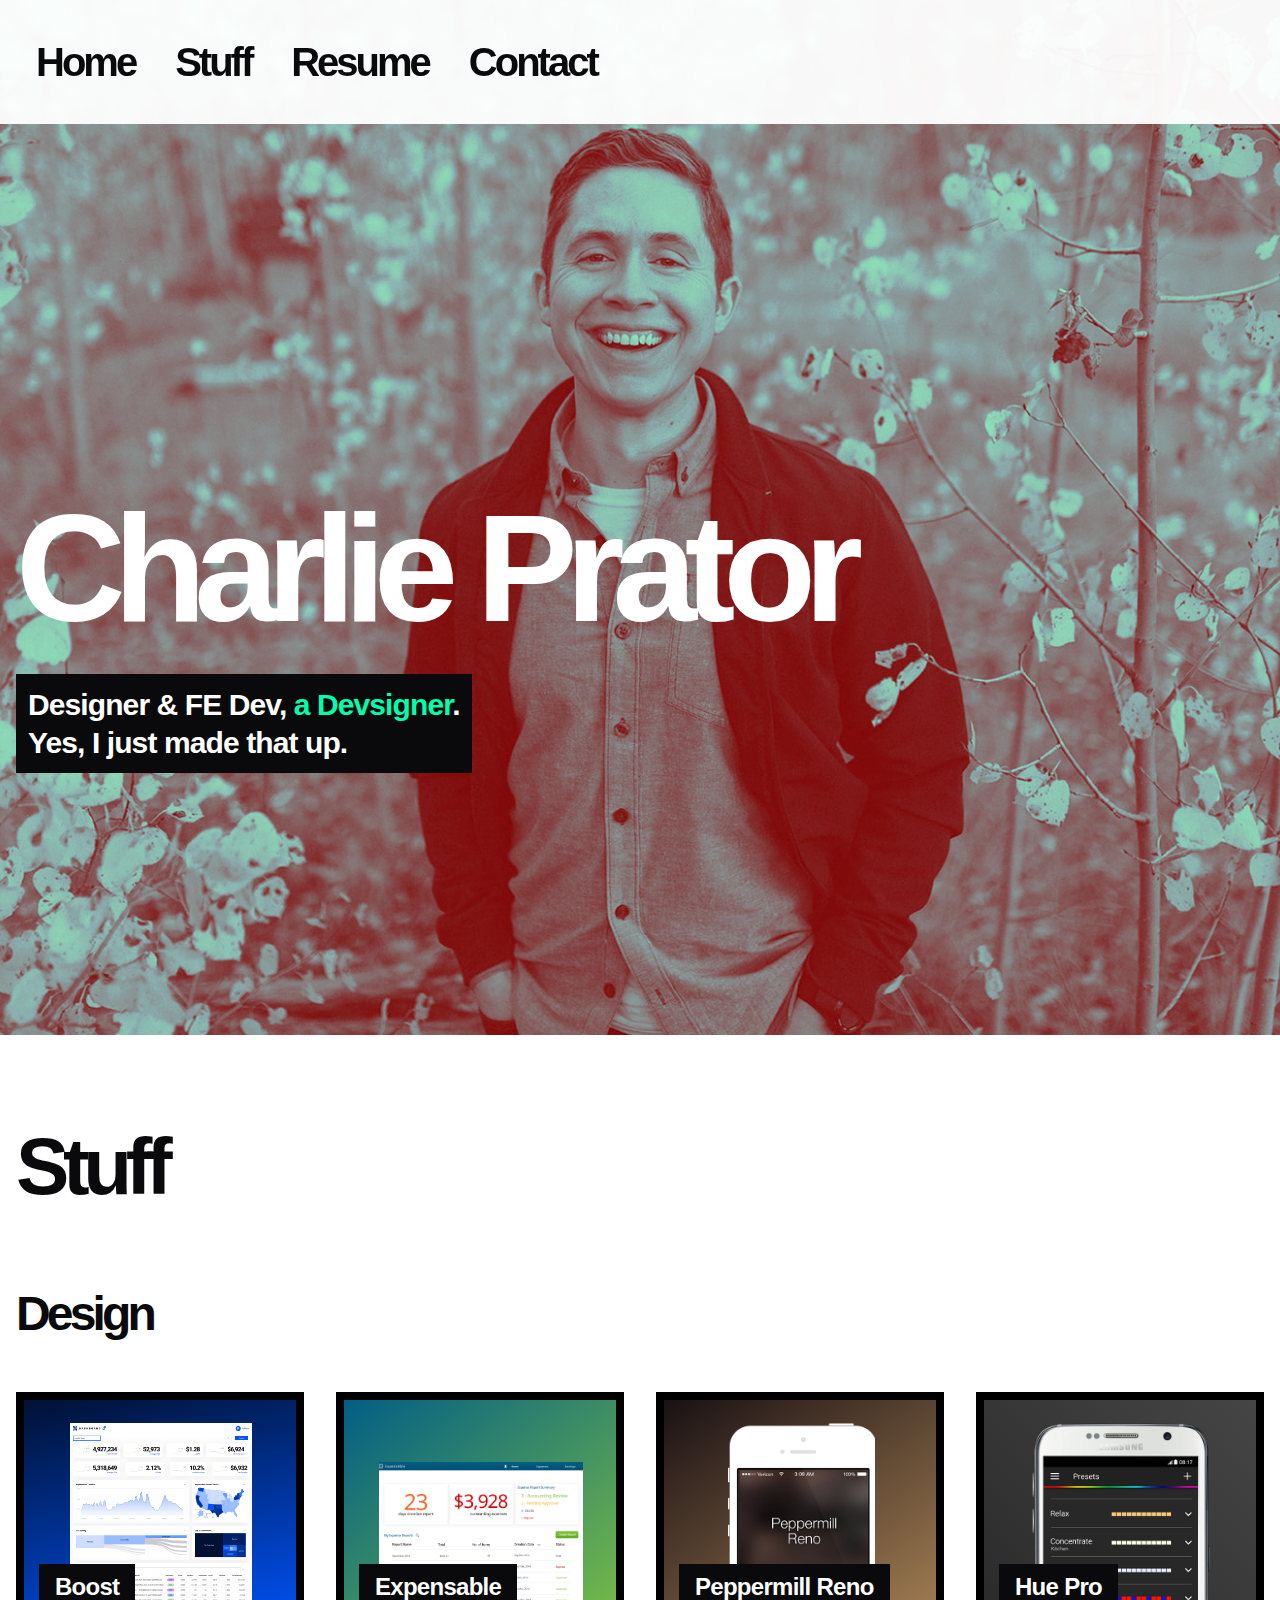
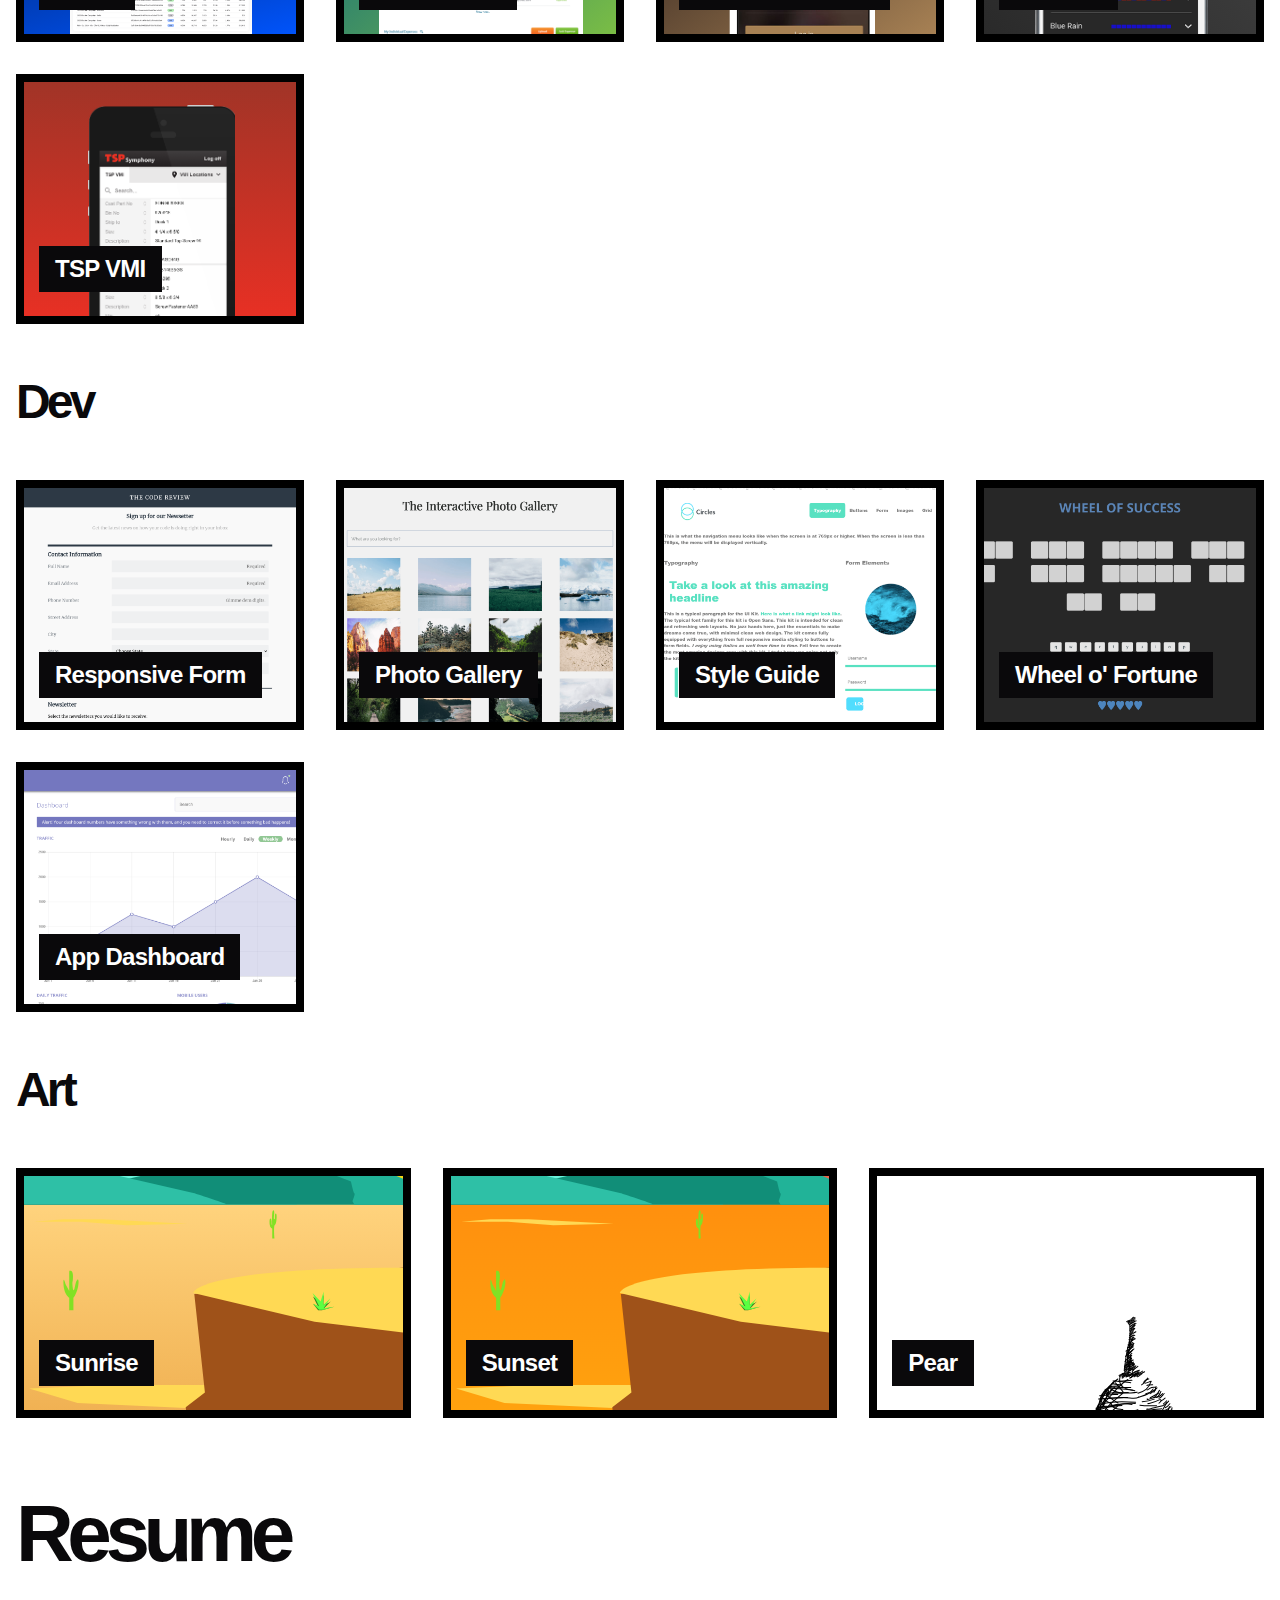
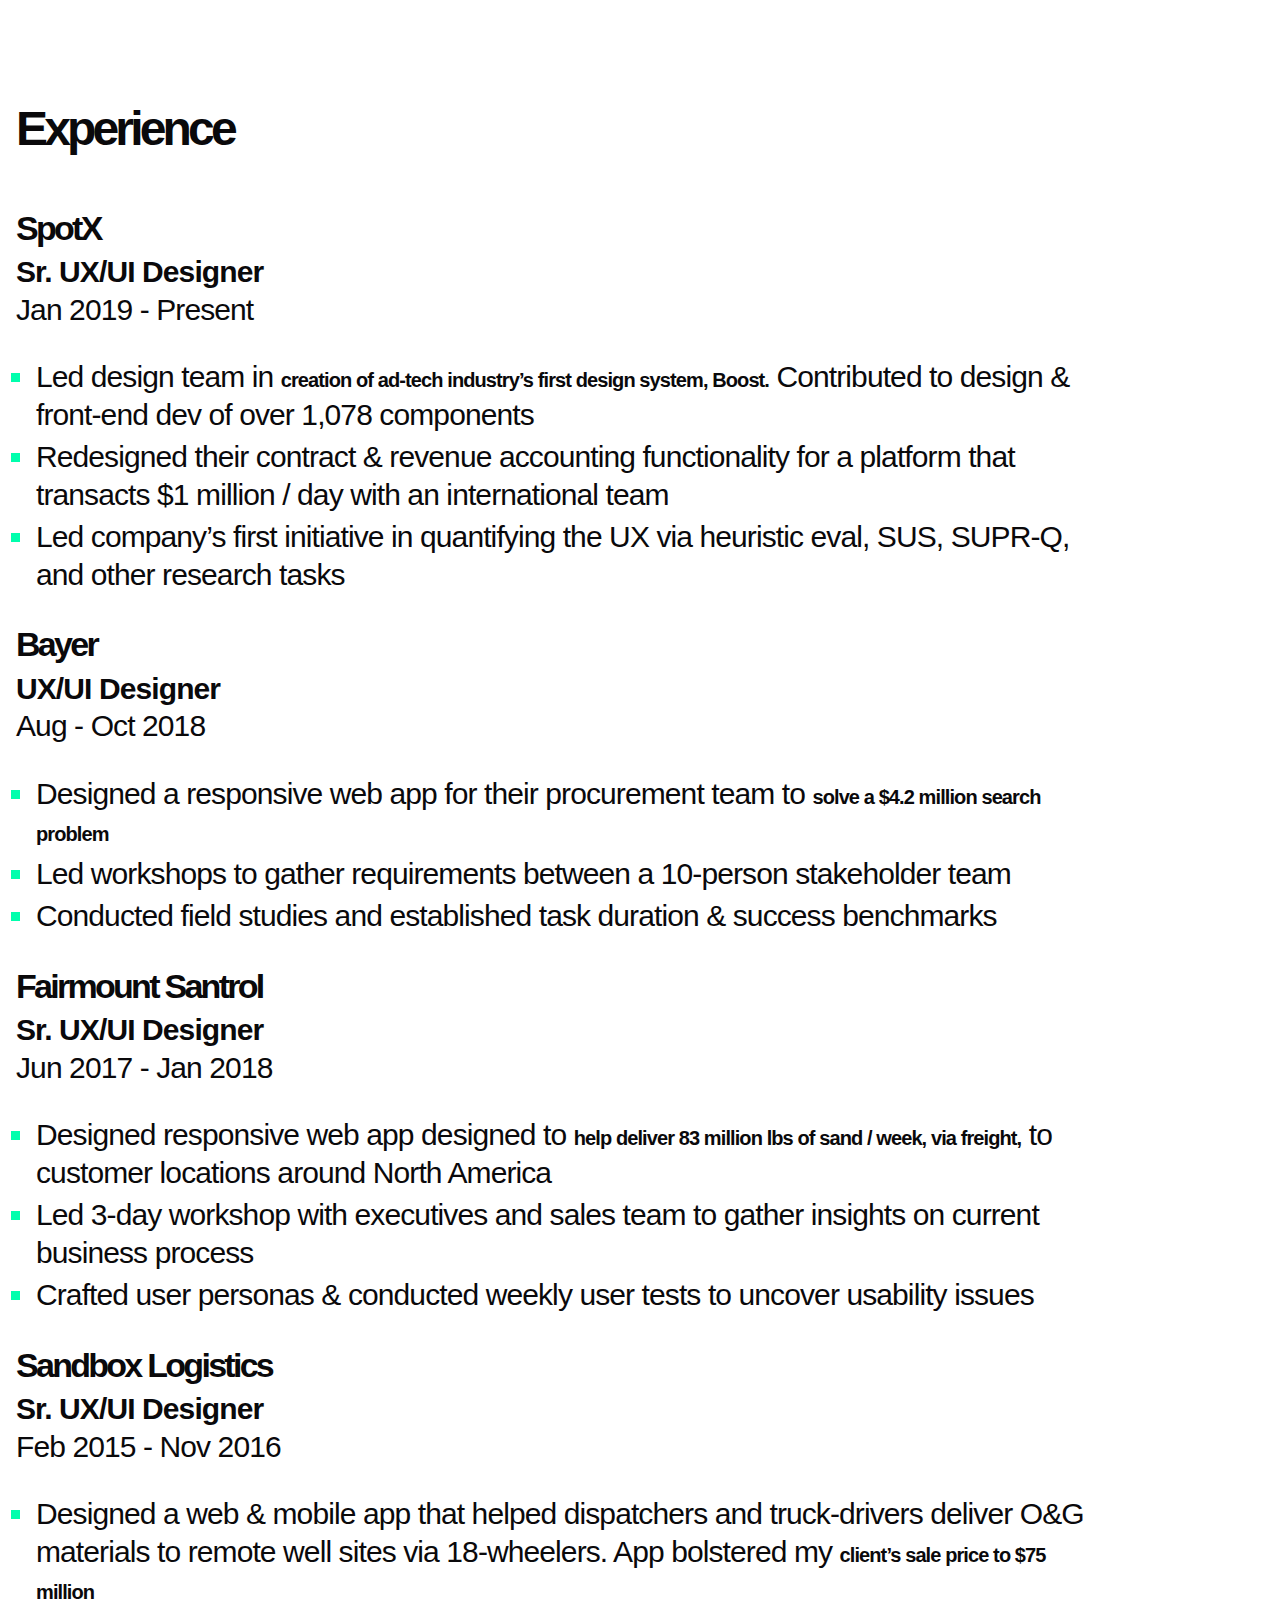
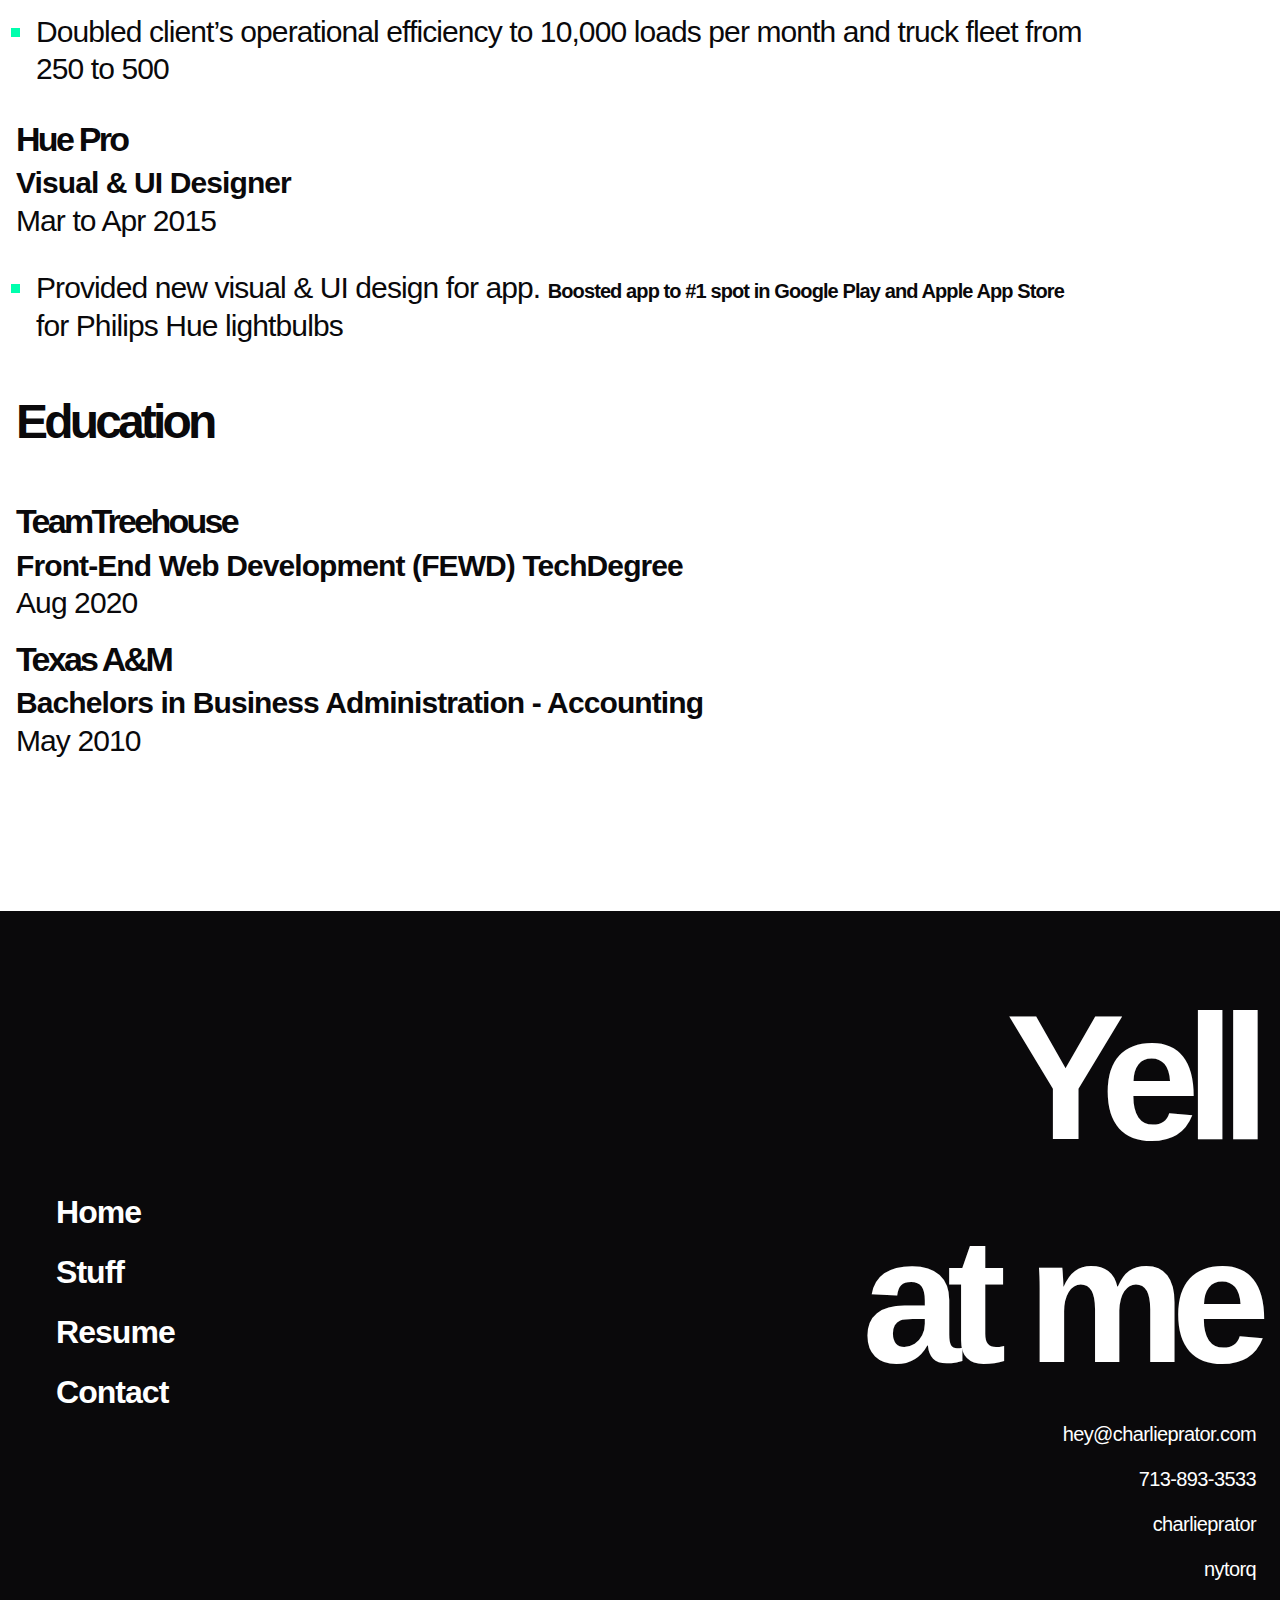
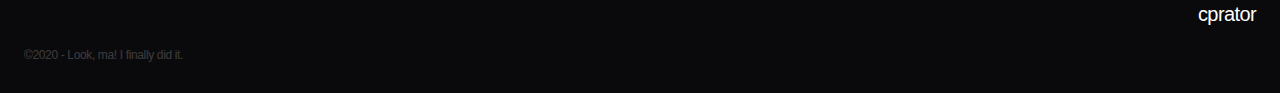
==== commit b4da5d2c: "Boost case study" ====
--- a/index.html
+++ b/index.html
@@ -12,7 +12,7 @@
 <html lang="en">
 <head>
   <meta charset="utf-8">
-  <title>Charlie Prator - Non-Descript Site</title>
+  <title>Charlie Prator's Portfolio</title>
   <meta name="viewport" content="width=device-width, initial-scale=1">
   <link rel="stylesheet" href="https://cdn.lineicons.com/2.0/LineIcons.css">
   <link rel="stylesheet" href="css/application.css">
@@ -46,6 +46,15 @@
       <h2 id="stuff">Stuff</h2>
       <h3>Design</h3>
       <div class="grid">
+        <a href="projects/design/boost/boost.html">
+          <div class="card">
+            <img title="Portfolio Picture for the Boost design system"
+                 alt="An image of the Boost colors"
+                 src="projects/design/boost/images/Home-1x.png"
+            />
+            <p class="portfolioTitle">Boost</p>
+          </div>
+        </a>
         <a href="projects/design/expensable/expensable.html">
           <div class="card">
             <img title="Portfolio Picture for ExpensAble Project"
--- a/css/application.css
+++ b/css/application.css
@@ -650,25 +650,30 @@
     h4 {
       font-size: 1.7rem; } }
 
-p, ul, ol, a {
+p, ul, ol, a, li {
   font-weight: 500;
   letter-spacing: -0.02em; }
   @media (min-width: 768px) {
-    p, ul, ol, a {
+    p, ul, ol, a, li {
       font-size: 1.2rem; } }
   @media (min-width: 1024px) {
-    p, ul, ol, a {
+    p, ul, ol, a, li {
       font-size: 1.5rem;
       letter-spacing: -0.03em; } }
   @media (min-width: 1440px) {
-    p, ul, ol, a {
+    p, ul, ol, a, li {
       font-size: 1.6rem; } }
 
 ul {
   padding-left: 1rem; }
 
+ul li {
+  list-style-type: square; }
+
+ol li::marker {
+  font-weight: 900; }
+
 li {
-  list-style-type: square;
   margin: 0.25rem 0; }
   li::marker {
     color: #00ffad; }
@@ -715,6 +720,23 @@
   color: #00ffad;
   font-weight: inherit;
   font-size: inherit; }
+
+.disclaimer {
+  color: #535354;
+  font-style: italic;
+  font-size: 16px;
+  line-height: 1.25; }
+  @media (min-width: 768px) {
+    .disclaimer {
+      font-size: 18px; } }
+  @media (min-width: 1440px) {
+    .disclaimer {
+      font-size: 24px; } }
+
+.bodyLinks {
+  text-decoration: underline; }
+  .bodyLinks:hover {
+    text-decoration: none; }
 
 a {
   text-align: center;
@@ -918,7 +940,7 @@
   max-height: 66vh; }
 
 .hero {
-  background-image: linear-gradient(to right, rgba(169, 5, 5, 0.76), rgba(169, 5, 5, 0.76)), linear-gradient(to right, rgba(0, 255, 173, 0.78), rgba(0, 255, 173, 0.78)), url(../images/Photo_of_Charlie_desaturated.jpg);
+  background-image: linear-gradient(to right, rgba(169, 5, 5, 0.76), rgba(169, 5, 5, 0.76)), linear-gradient(to right, rgba(0, 255, 173, 0.78), rgba(0, 255, 173, 0.78)), url(../images/charlie-prator-hero-pic-1x.png);
   background-blend-mode: lighten, darken, normal;
   background-position: top;
   background-size: cover;
@@ -970,15 +992,18 @@
   color: #fff; }
 
 .grid:nth-of-type(1) a:nth-child(1) .card {
+  background: linear-gradient(165.65deg, #001133 -0.64%, #0055FF 102.53%); }
+
+.grid:nth-of-type(1) a:nth-child(2) .card {
   background: linear-gradient(139.79deg, #015F85 0%, #7ABD45 100%); }
 
-.grid:nth-of-type(1) a:nth-child(2) .card {
+.grid:nth-of-type(1) a:nth-child(3) .card {
   background: linear-gradient(324.5deg, #A78154 0%, #1A1114 100%); }
 
-.grid:nth-of-type(1) a:nth-child(3) .card {
+.grid:nth-of-type(1) a:nth-child(4) .card {
   background: linear-gradient(227.19deg, #454545 0%, #2A2A2A 100%); }
 
-.grid:nth-of-type(1) a:nth-child(4) .card {
+.grid:nth-of-type(1) a:nth-child(5) .card {
   background: linear-gradient(180deg, #A13427 0%, #E73024 100%); }
 
 /*# sourceMappingURL=application.css.map */
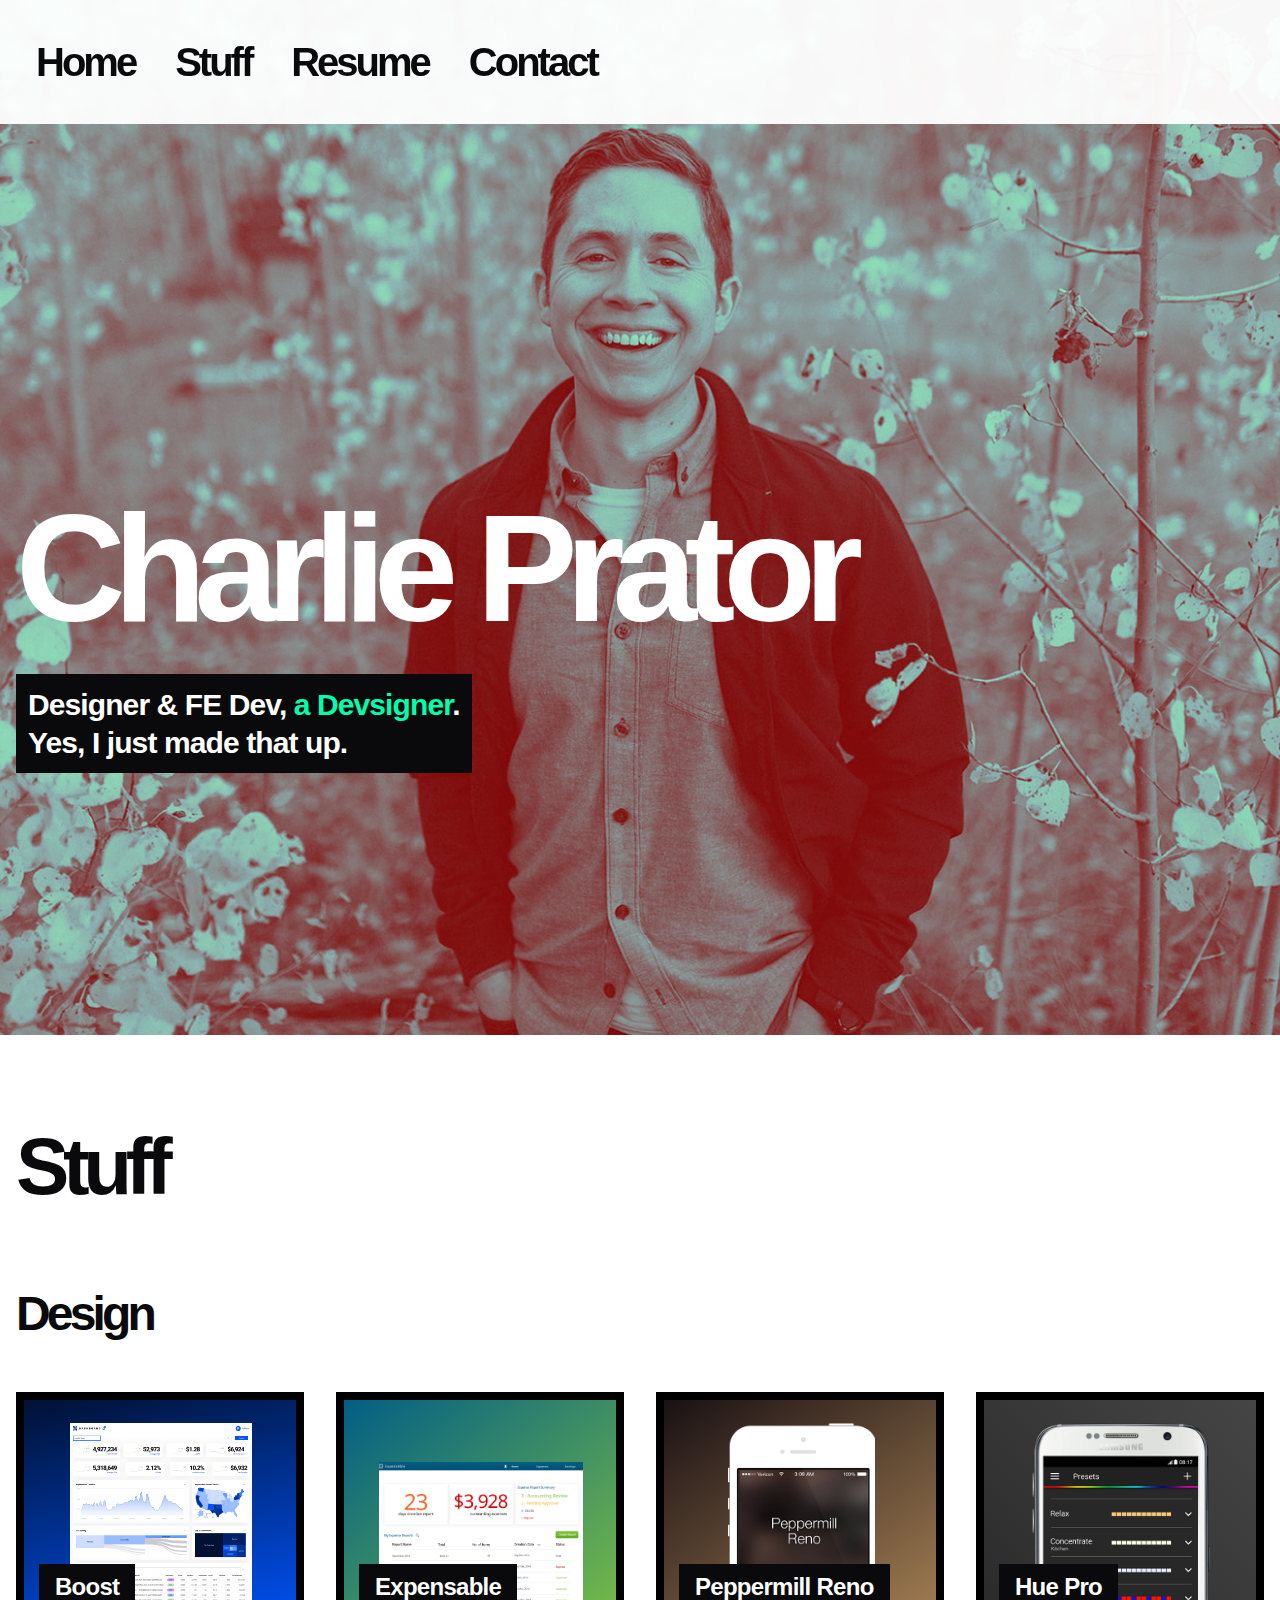
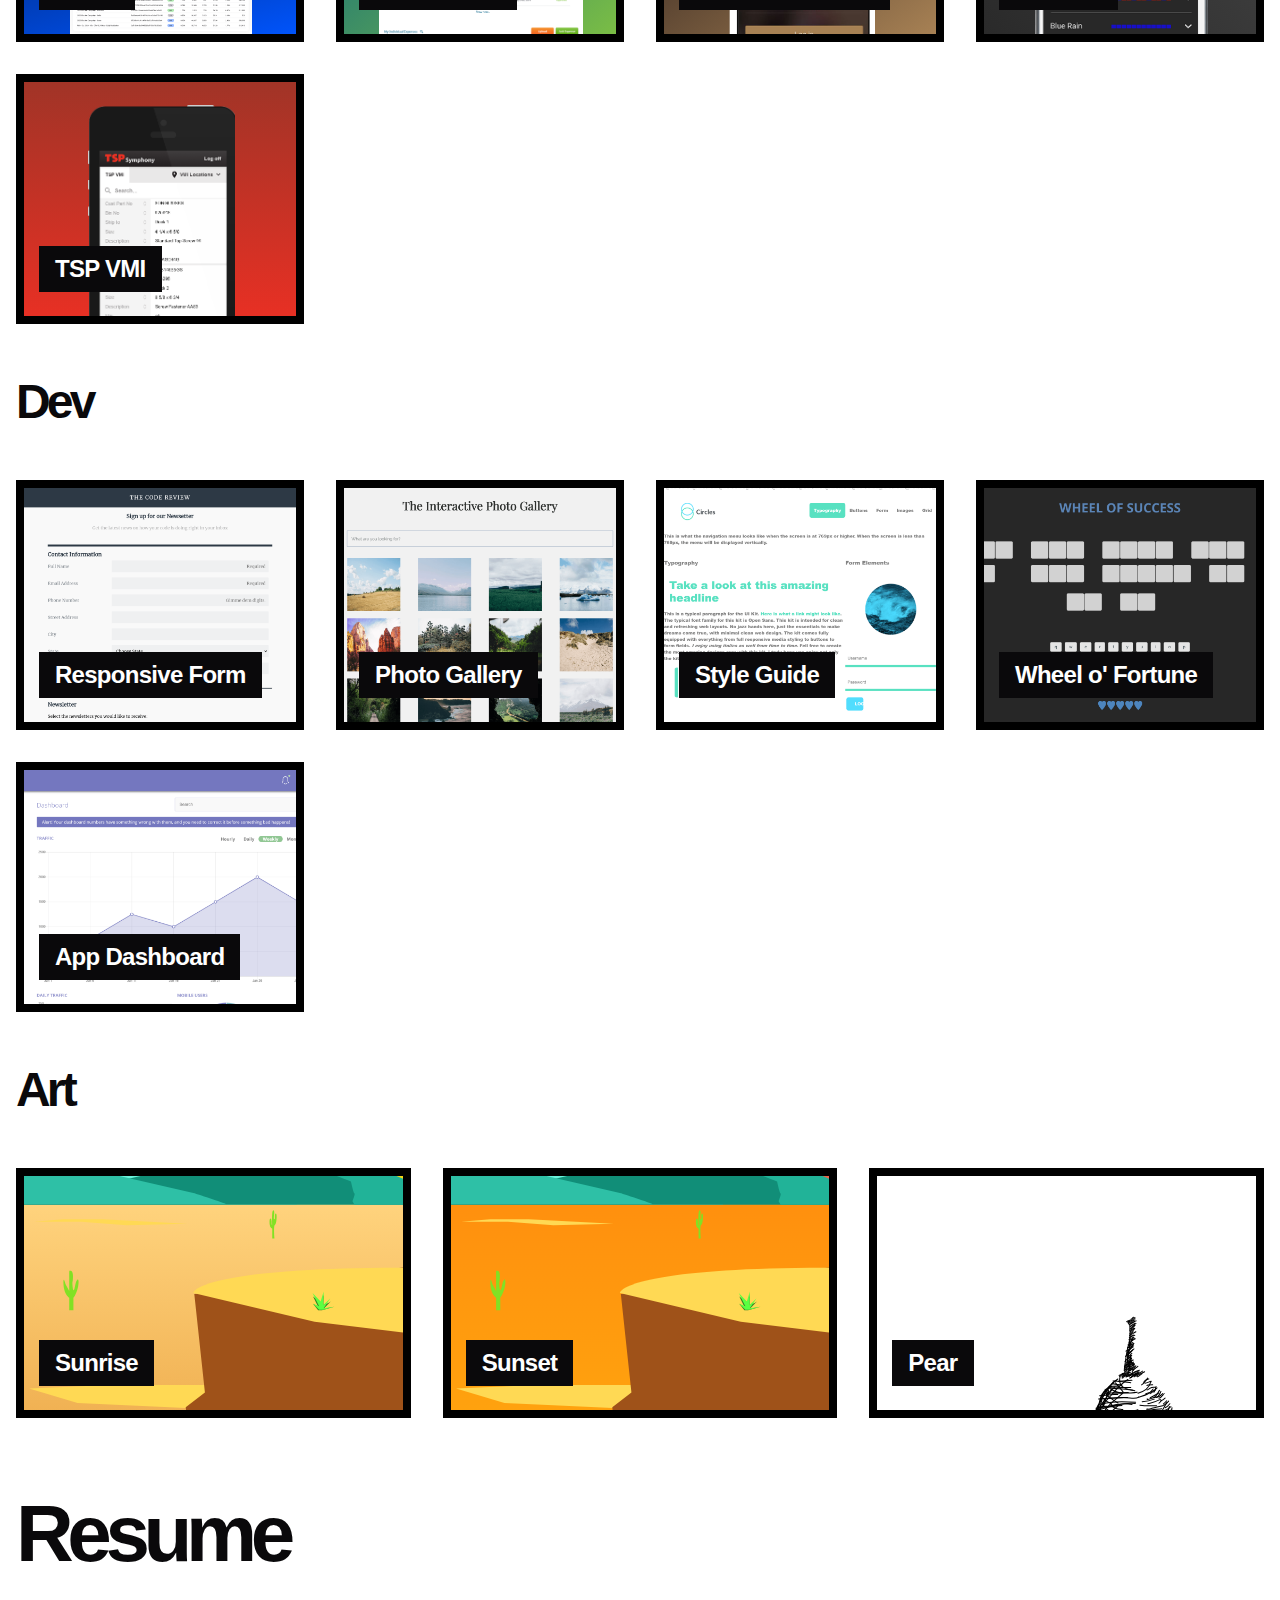
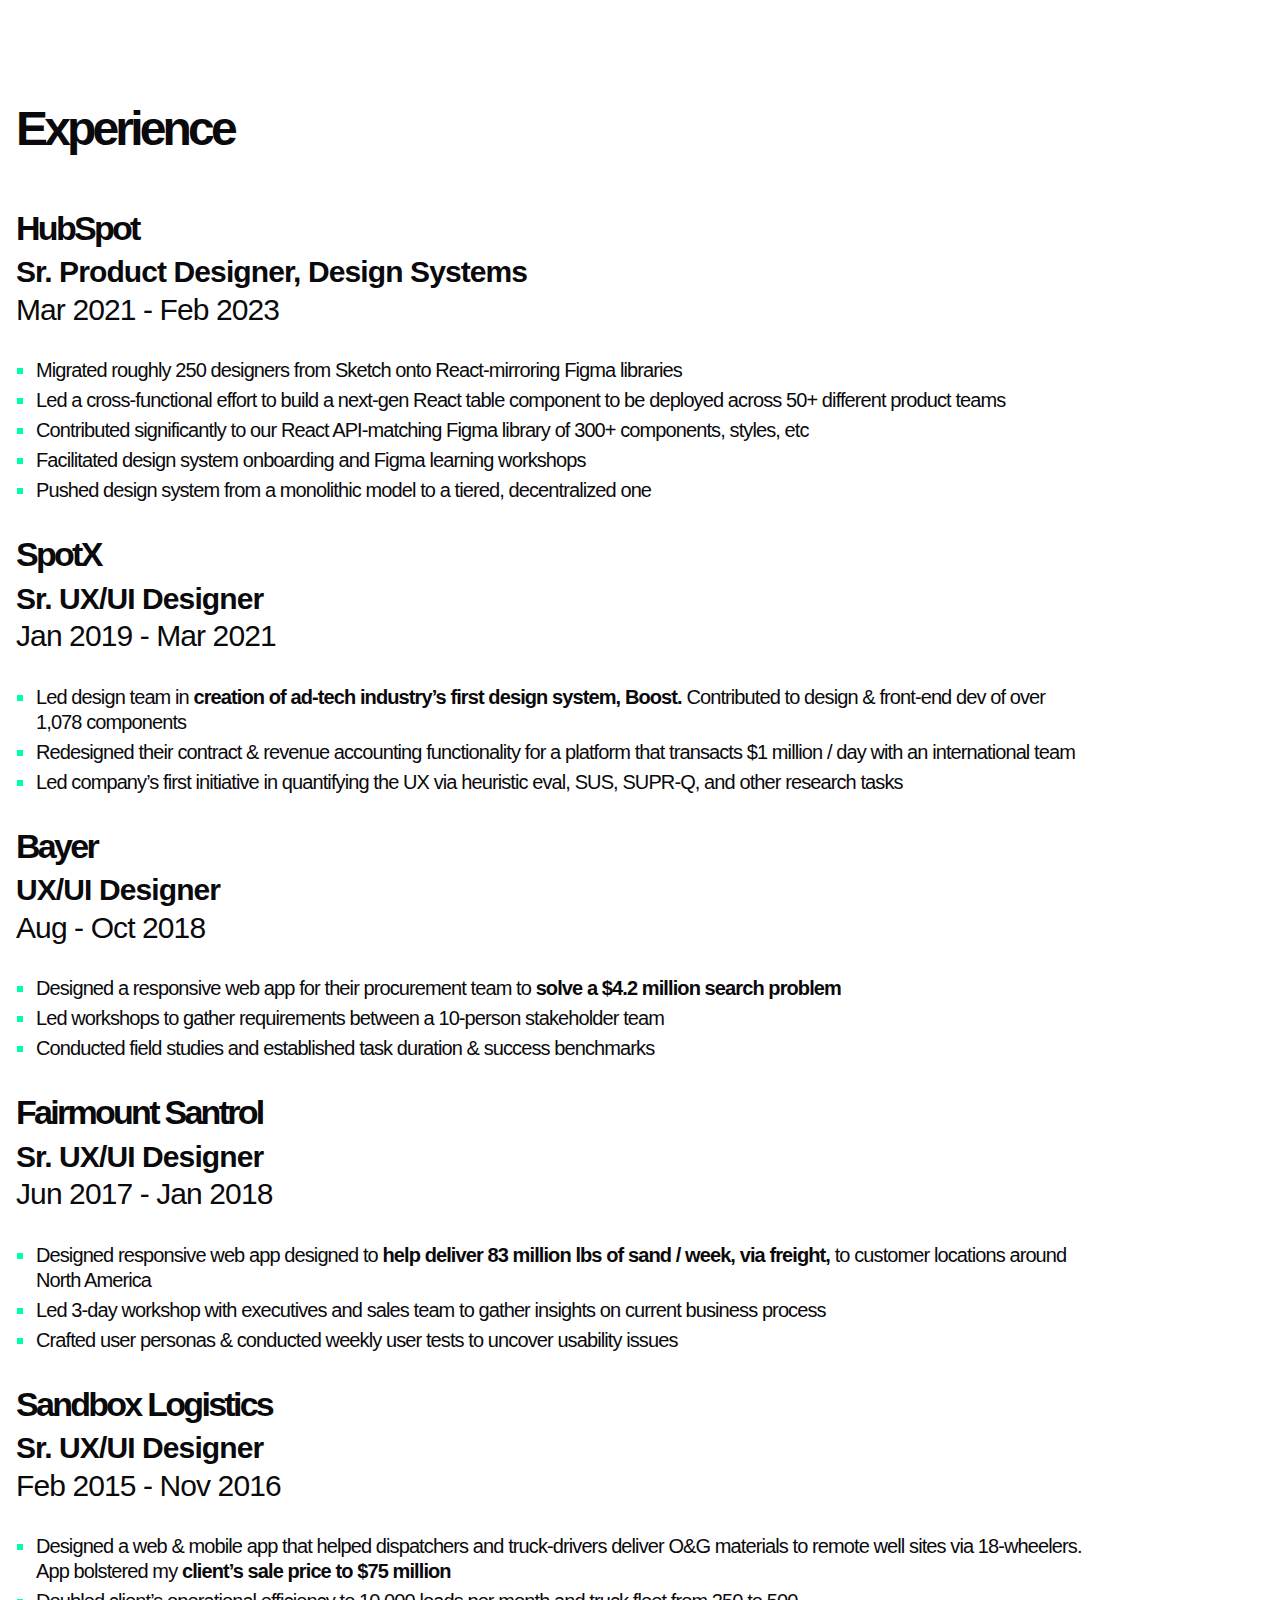
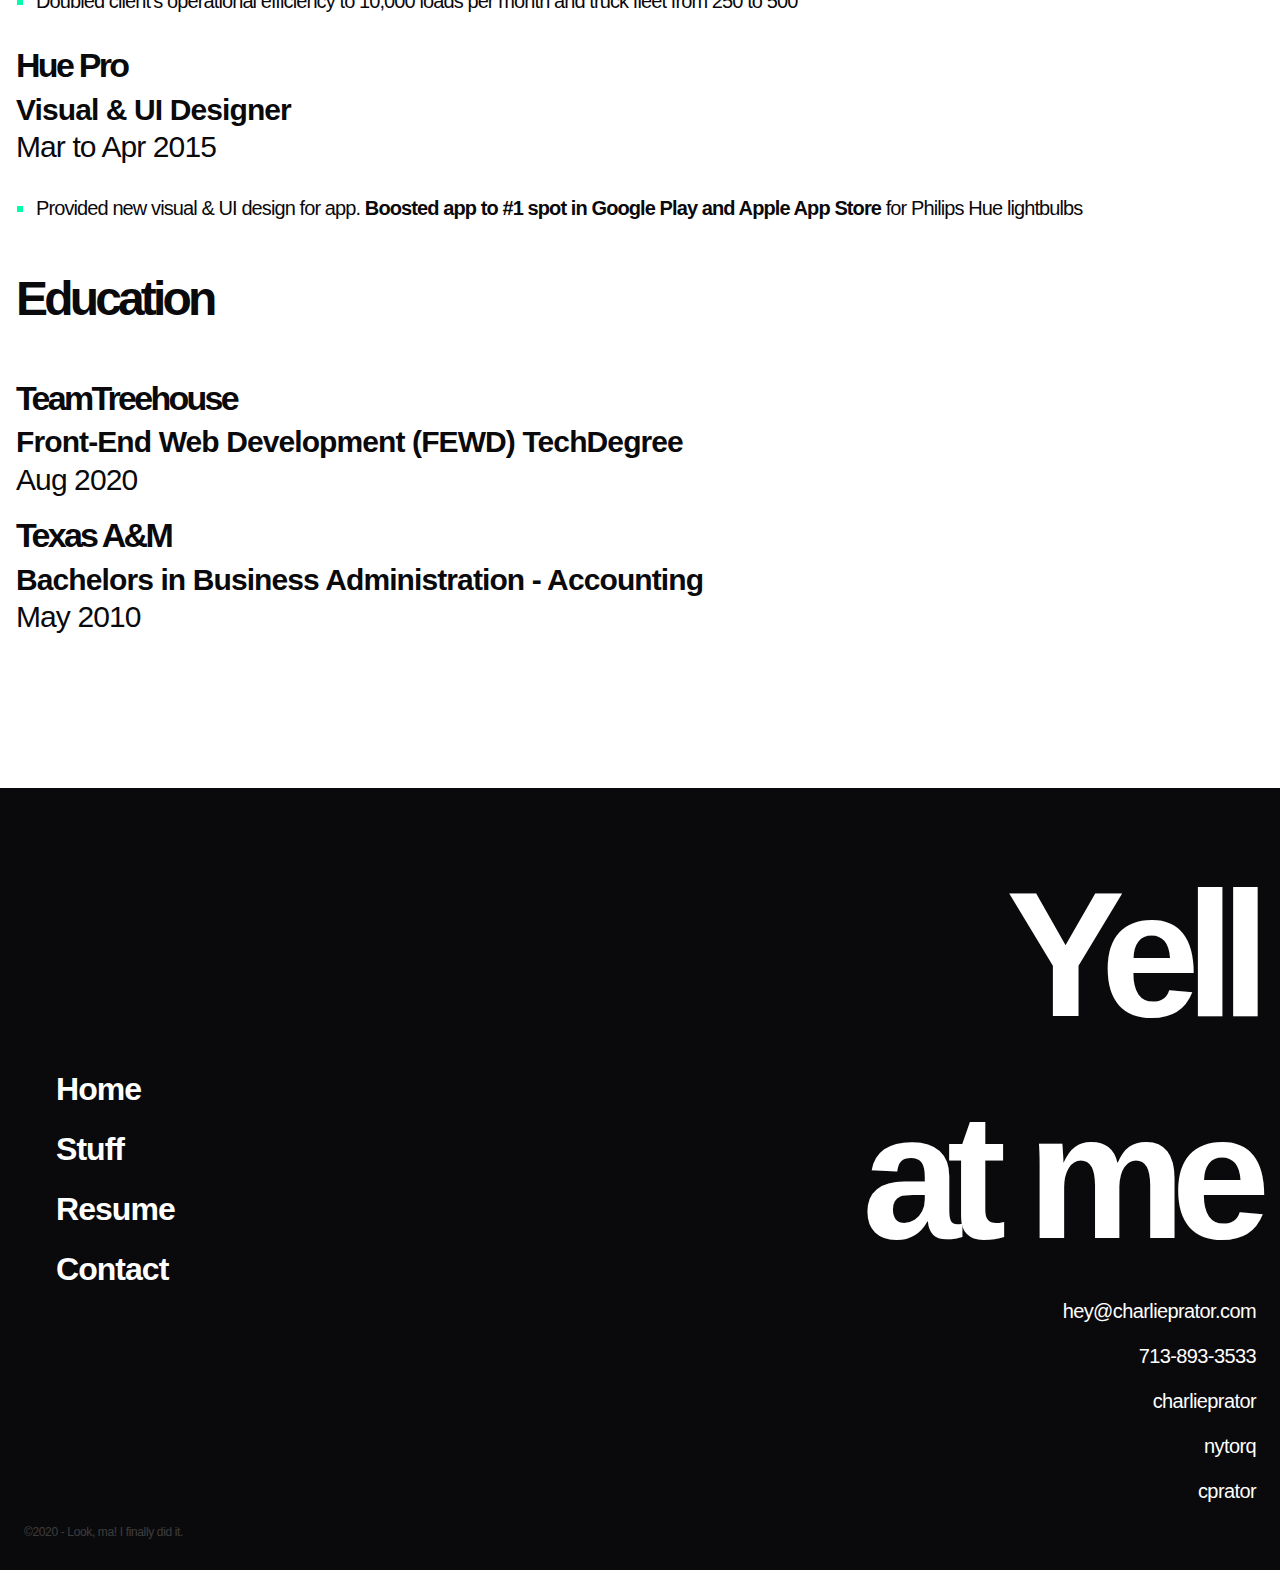
==== commit bcf7cec1: "HubSpot update" ====
--- a/index.html
+++ b/index.html
@@ -176,9 +176,19 @@
       </div><!-- /.grid -->
       <a href="docs/Charlie-Prator-Resume.pdf" download="Charlie-Prator-Resume.pdf" target="_blank" class="resumeLink"><h2 id="resume">Resume</h2><i class="lni lni-download"></i></a>
       <h3>Experience</h3>
+      <h4 class="company black">HubSpot</h4>
+            <p class="title bold">Sr. Product Designer, Design Systems</p>
+      <p class="period">Mar 2021 - Feb 2023</p>
+      <ul>
+        <li>Migrated roughly 250 designers from Sketch onto React-mirroring Figma libraries</li>
+        <li>Led a cross-functional effort to build a next-gen React table component to be deployed across 50+ different product teams</li>
+        <li>Contributed significantly to our React API-matching Figma library of 300+ components, styles, etc</li>
+        <li>Facilitated design system onboarding and Figma learning workshops</li>
+        <li>Pushed design system from a monolithic model to a tiered, decentralized one</li>
+      </ul>
       <h4 class="company black">SpotX</h4>
             <p class="title bold">Sr. UX/UI Designer</p>
-      <p class="period">Jan 2019 - Present</p>
+      <p class="period">Jan 2019 - Mar 2021</p>
       <ul>
         <li>Led design team in <span class="bold">creation of ad-tech industry’s first design system, Boost.</span> Contributed to design & front-end dev of over 1,078 components</li>
         <li>Redesigned their contract & revenue accounting functionality for a platform that transacts $1 million / day with an international team</li>
--- a/css/application.css
+++ b/css/application.css
@@ -428,7 +428,7 @@
   display: none; }
 
 * {
-  font-family: Arial, "Arial Black";
+  font-family: Arial, "Arial Black", "Arial Bold", sans-serif;
   font-size: 20px;
   line-height: 24px;
   font-weight: 500;
@@ -650,18 +650,18 @@
     h4 {
       font-size: 1.7rem; } }
 
-p, ul, ol, a, li {
+p, ul, ol, a, .bodyOl li {
   font-weight: 500;
   letter-spacing: -0.02em; }
   @media (min-width: 768px) {
-    p, ul, ol, a, li {
+    p, ul, ol, a, .bodyOl li {
       font-size: 1.2rem; } }
   @media (min-width: 1024px) {
-    p, ul, ol, a, li {
+    p, ul, ol, a, .bodyOl li {
       font-size: 1.5rem;
       letter-spacing: -0.03em; } }
   @media (min-width: 1440px) {
-    p, ul, ol, a, li {
+    p, ul, ol, a, .bodyOl li {
       font-size: 1.6rem; } }
 
 ul {
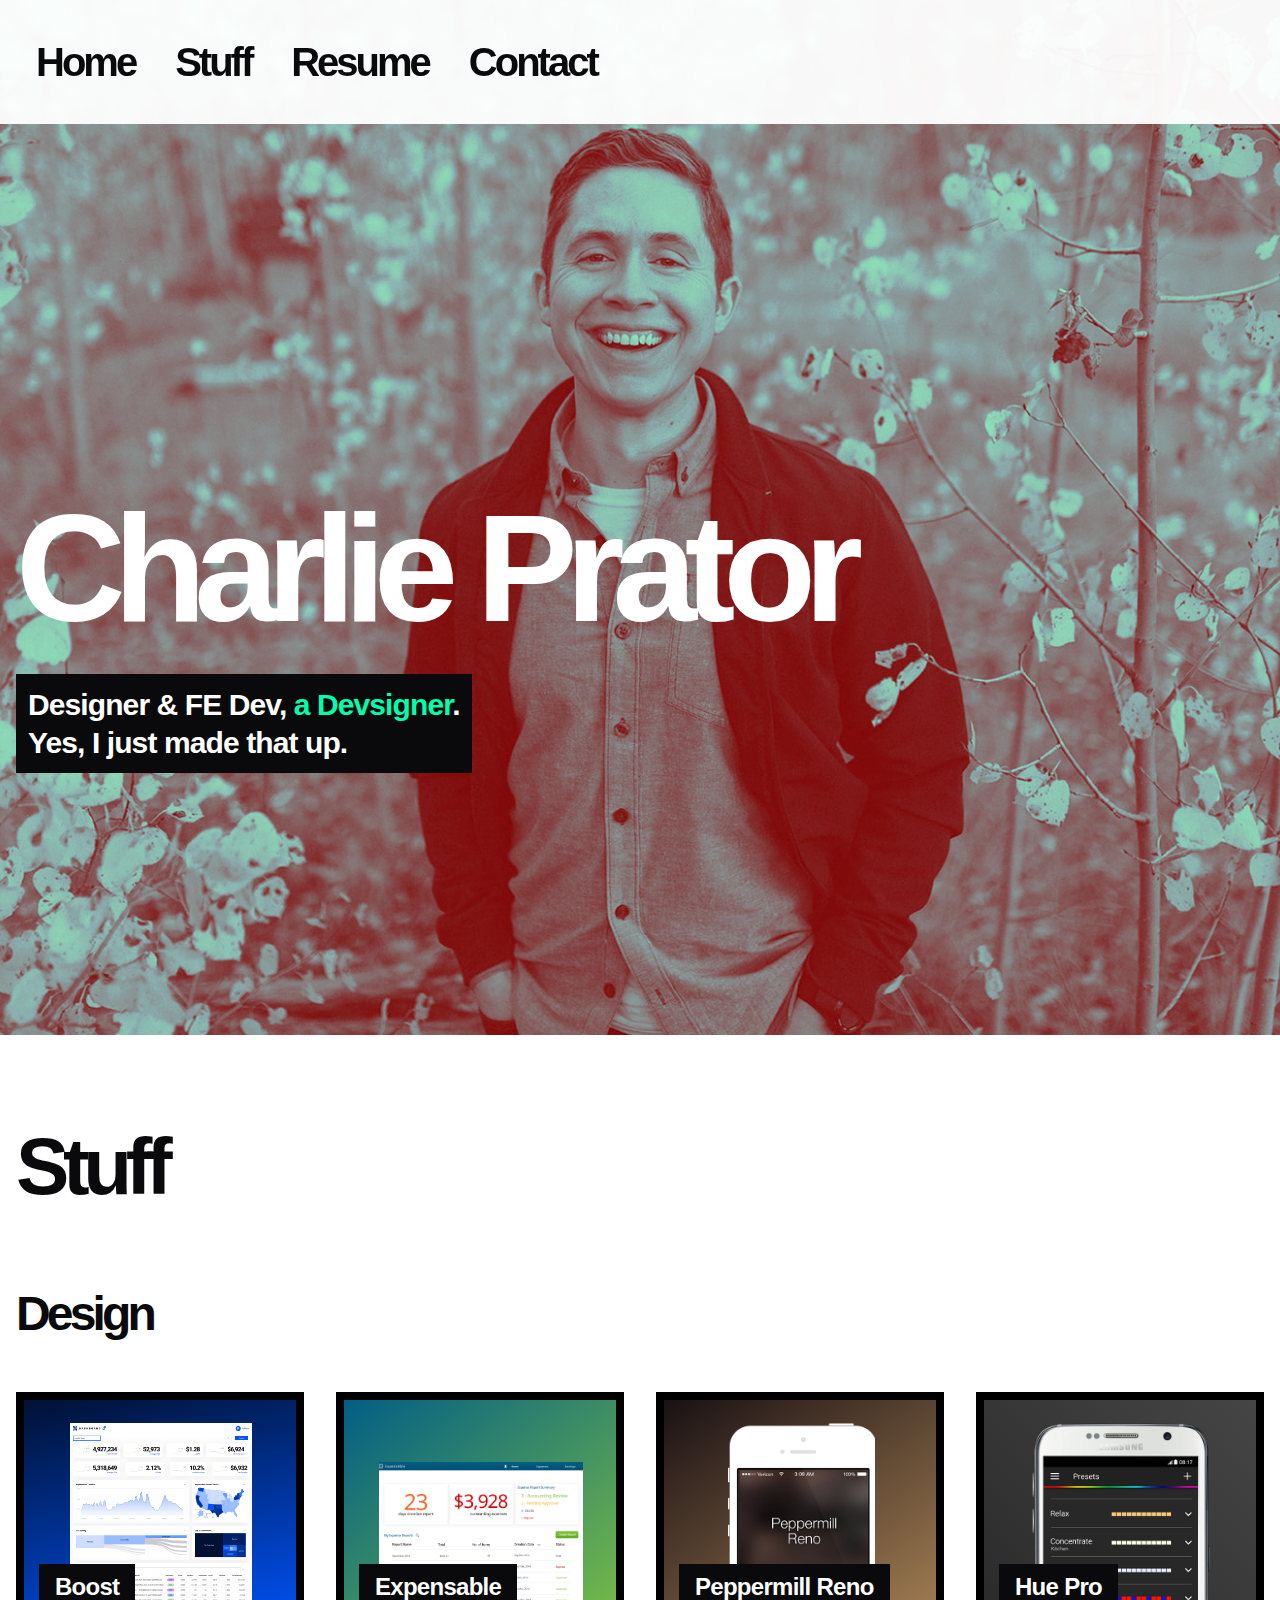
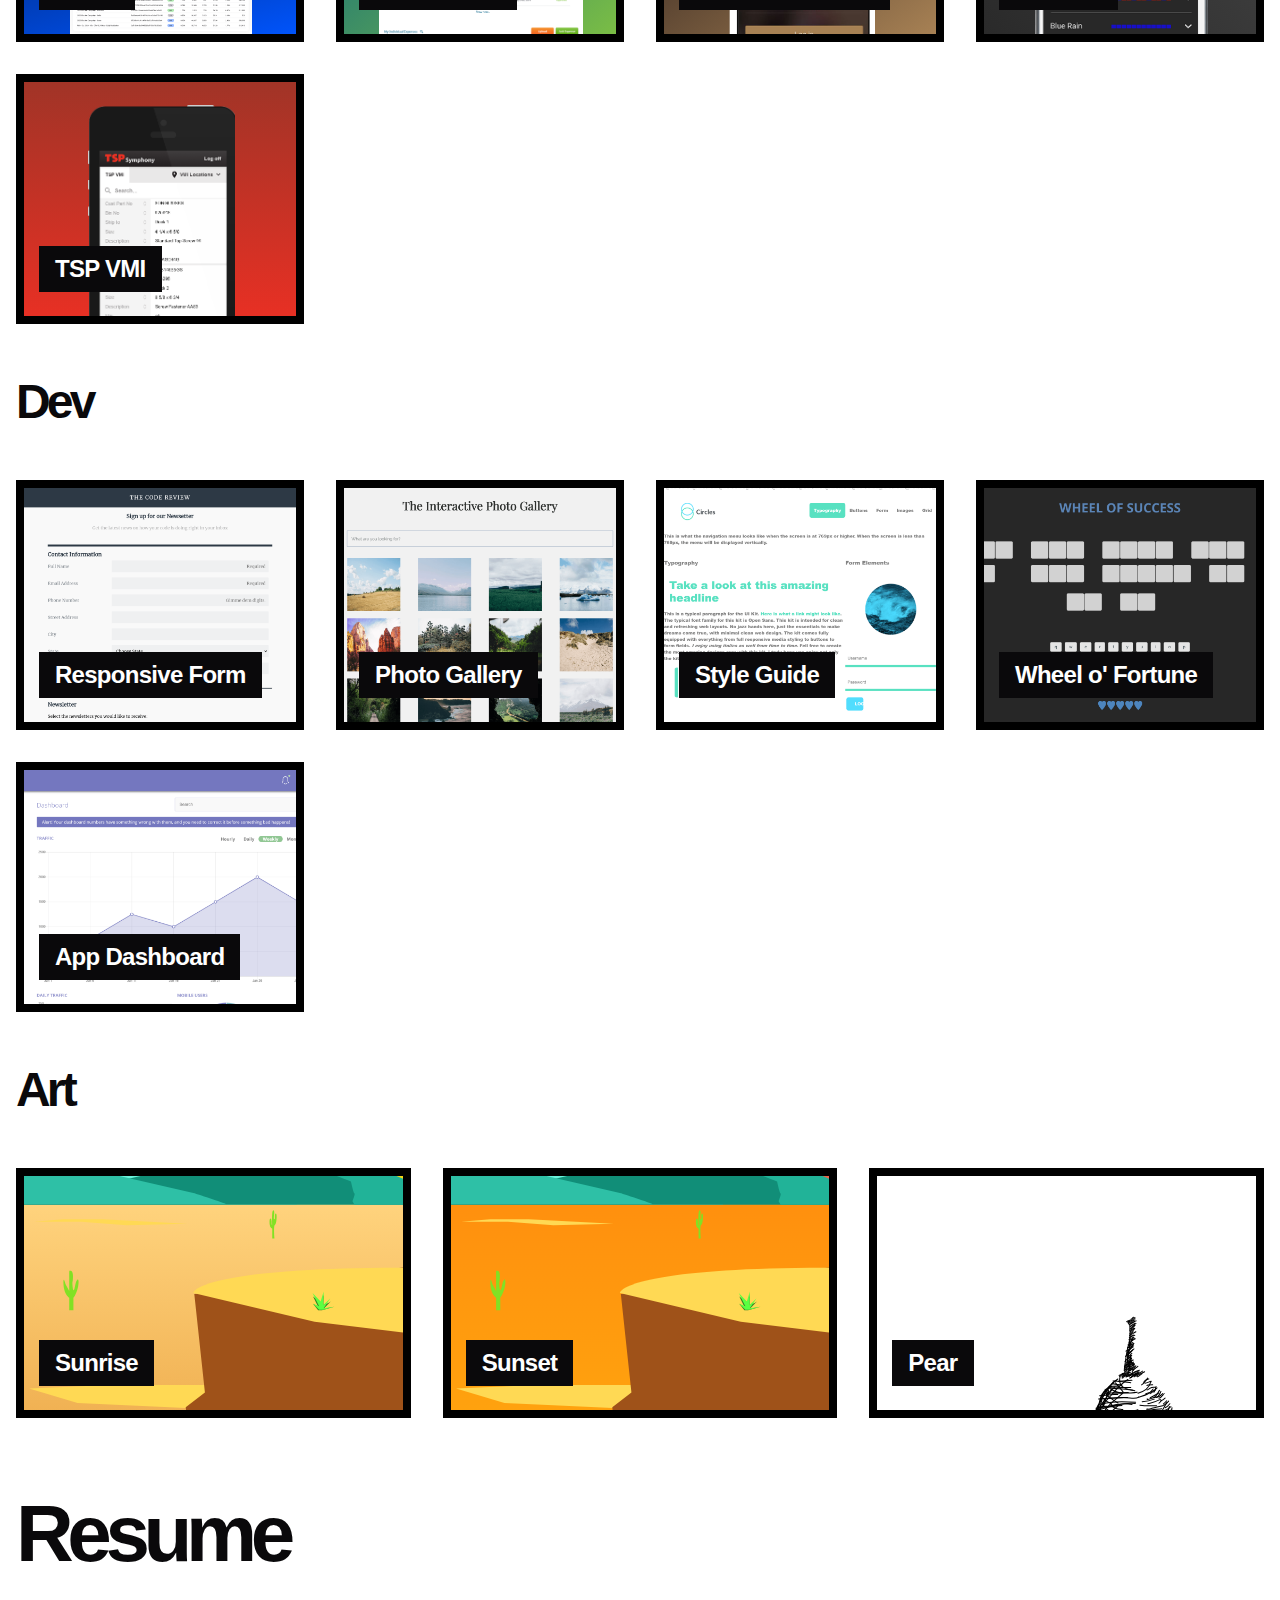
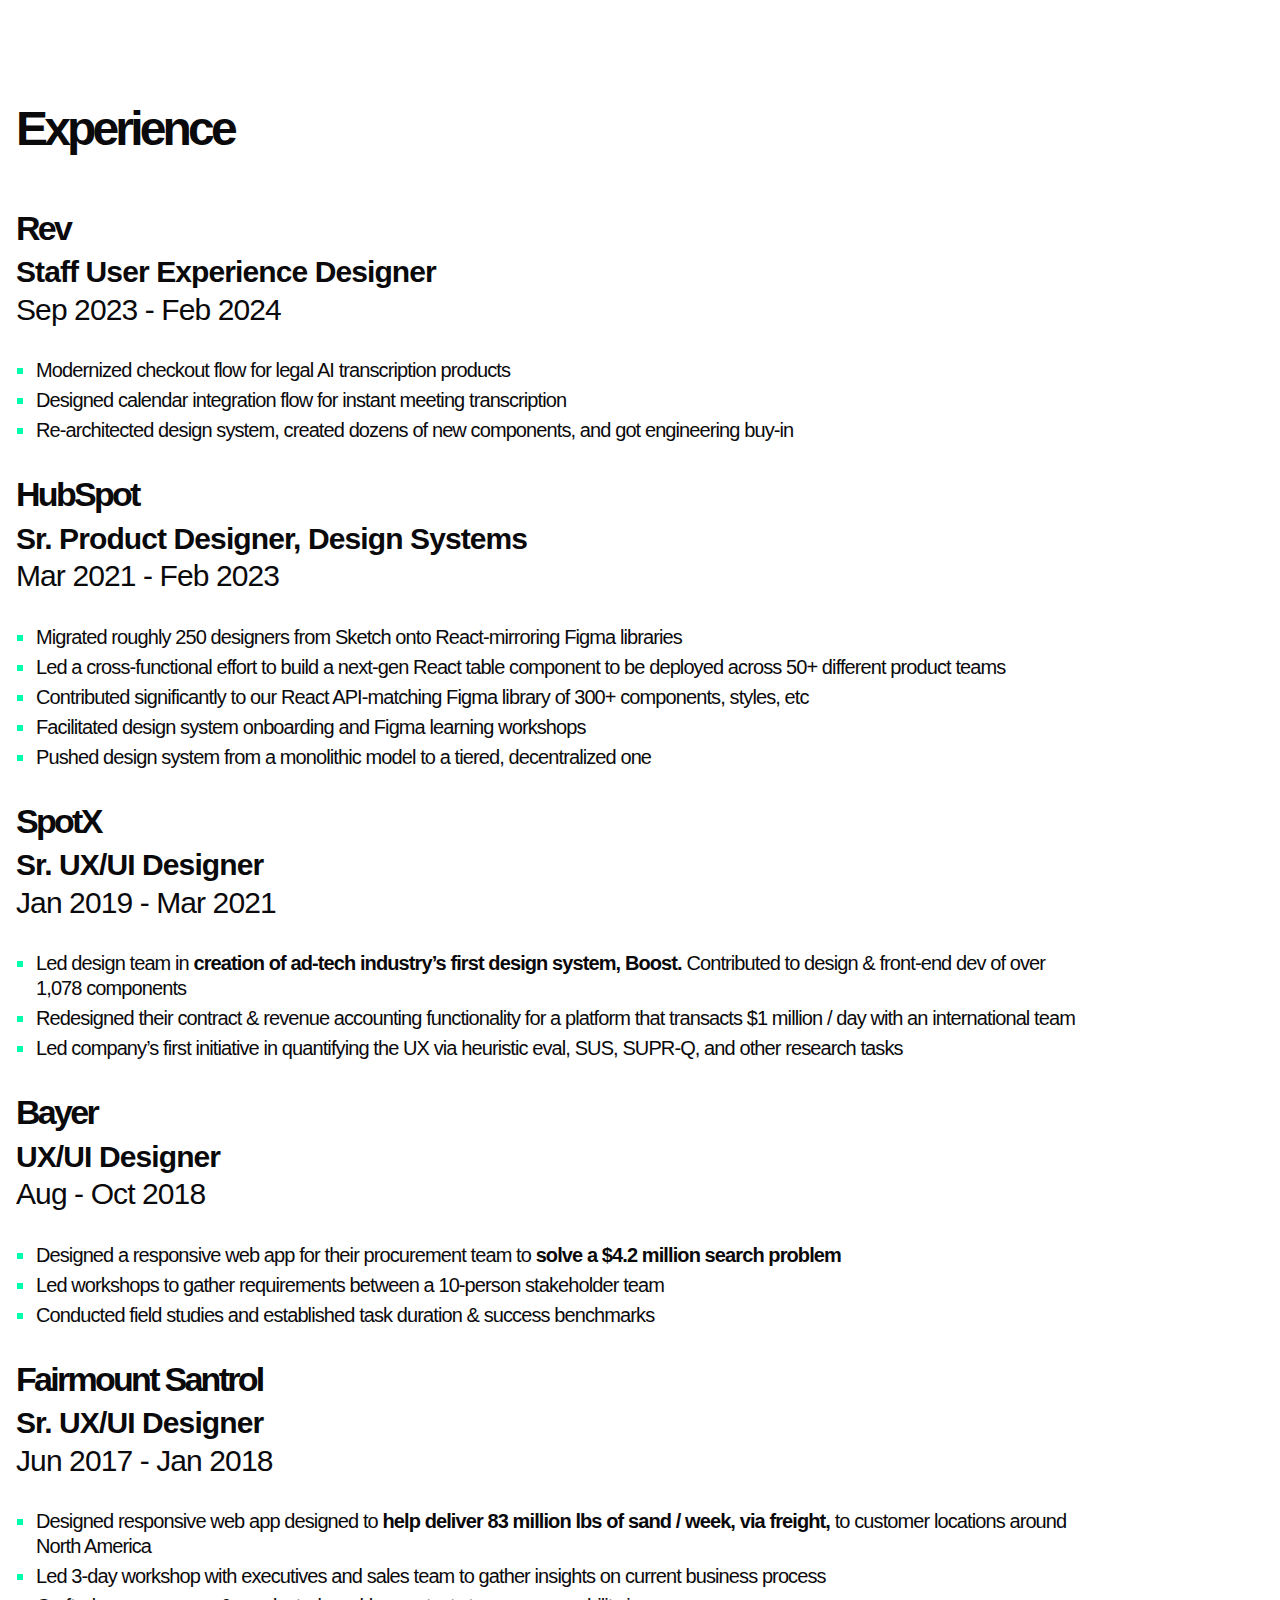
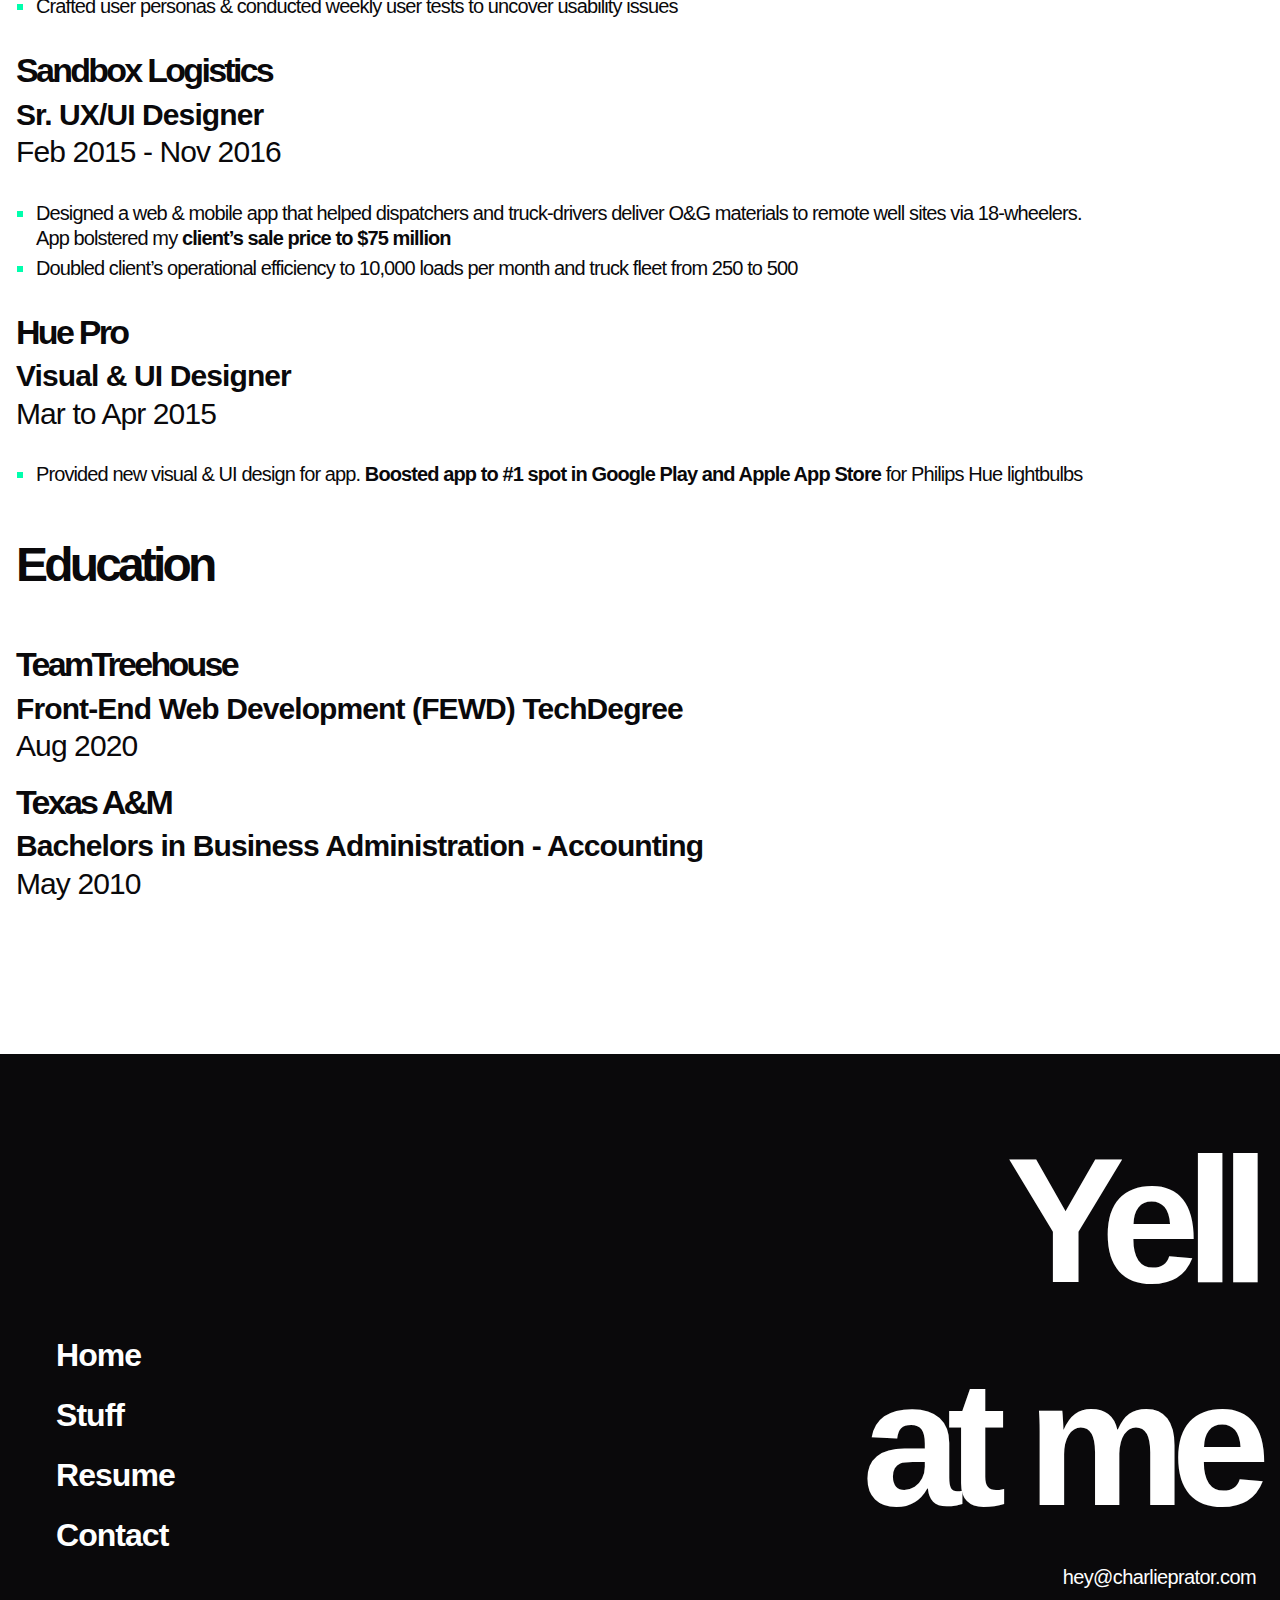
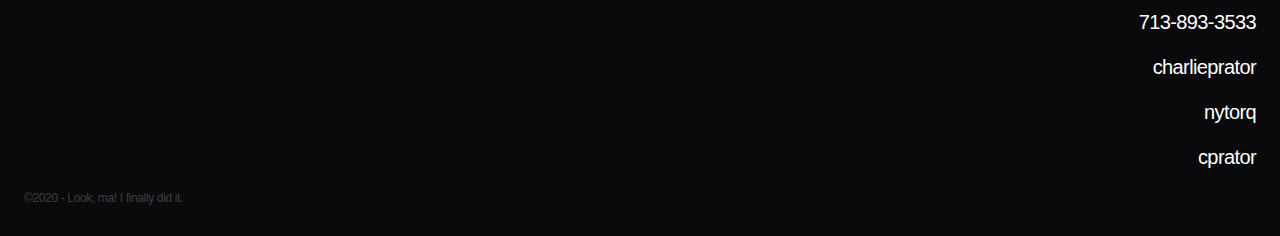
==== commit 85039974: "Added Rev to experience section and added updated resume" ====
--- a/index.html
+++ b/index.html
@@ -176,6 +176,14 @@
       </div><!-- /.grid -->
       <a href="docs/Charlie-Prator-Resume.pdf" download="Charlie-Prator-Resume.pdf" target="_blank" class="resumeLink"><h2 id="resume">Resume</h2><i class="lni lni-download"></i></a>
       <h3>Experience</h3>
+      <h4 class="company black">Rev</h4>
+            <p class="title bold">Staff User Experience Designer</p>
+      <p class="period">Sep 2023 - Feb 2024</p>
+      <ul>
+        <li>Modernized checkout flow for legal AI transcription products</li>
+        <li>Designed calendar integration flow for instant meeting transcription</li>
+        <li>Re-architected design system, created dozens of new components, and got engineering buy-in</li>
+      </ul>
       <h4 class="company black">HubSpot</h4>
             <p class="title bold">Sr. Product Designer, Design Systems</p>
       <p class="period">Mar 2021 - Feb 2023</p>
